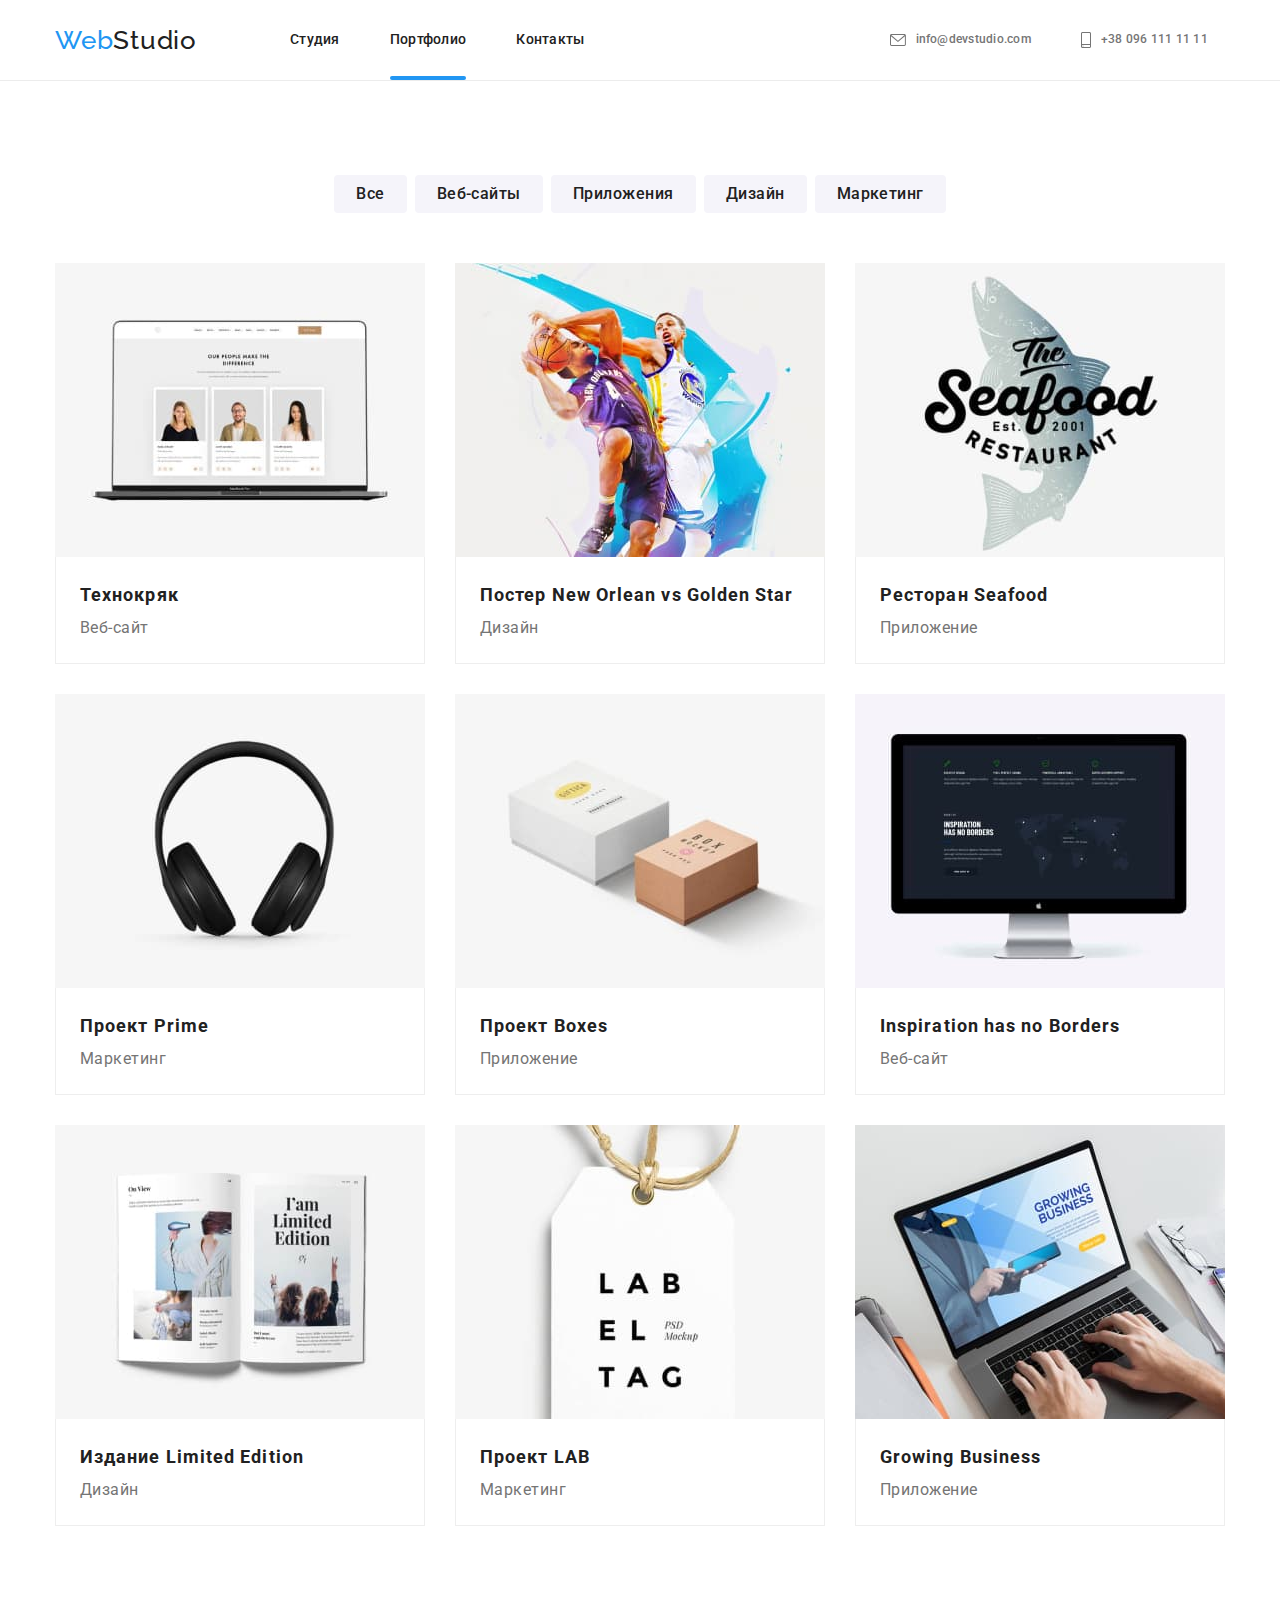
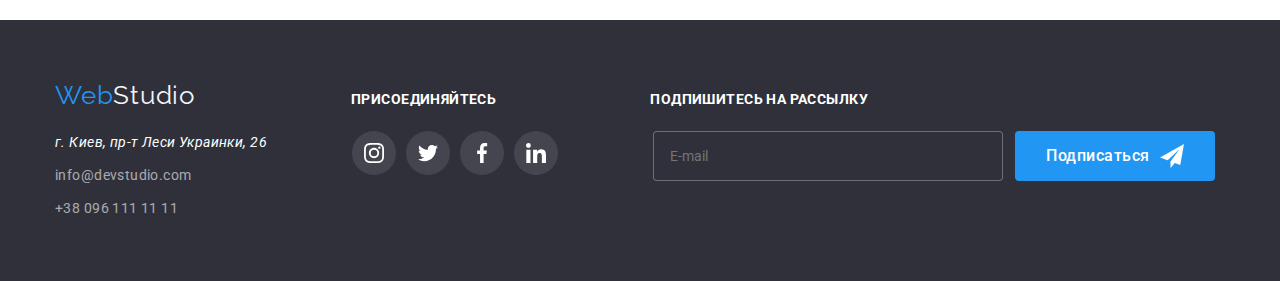
==== portfolio.html @ 15155263 "16" ====
<!DOCTYPE html>
<html lang="ru">

<head>
    <meta charset="UTF-8" />
    <meta http-equiv="X-UA-Compatible" content="IE=edge" />
    <meta name="viewport" content="width=device-width, initial-scale=1.0" />
    <title>WebStudio</title>

    <!-- Fons -->
    <link rel="preconnect" href="https://fonts.googleapis.com">
    <link rel="preconnect" href="https://fonts.gstatic.com" crossorigin>
    <link
        href="https://fonts.googleapis.com/css2?family=Raleway:wght@700&family=Roboto:wght@400;500;700;900&display=swap"
        rel="stylesheet">

    <!-- Normalize -->
    <link rel="stylesheet" href="https://cdn.jsdelivr.net/npm/modern-normalize@1.1.0/modern-normalize.min.css">

    <!-- Castom stile -->
    <link rel="stylesheet" href="./css/main.min.css">
    <link rel="stylesheet" href="./css/styles.css">

</head>

<body>
    <!-- Heder section -->
    <header class=" header">
        <div class="container header-container">
            <a class="header-logo link" href="./index.html"><span class="span">Web</span>Studio</a>

            <button class="mobile-menu-btn" type="button" data-menu-button>
                <svg class="mobile-menu-icon" width="24" height="16">
                    <use class="mobile-menu-burger" href="./images/image.svg#burger-open"></use>
                    <use class="mobile-menu-close" href="./images/image.svg#burger-close"></use>
                </svg>
            </button>



            <nav class="header-nav">
                <ul class="header-list list">
                    <li class="header-item">
                        <a class="header-link link" href="./index.html">Студия</a>
                    </li>
                    <li class="header-item">
                        <a class="header-link link current-link" href="./portfolio.html">Портфолио</a>
                    </li>
                    <li class="header-item">
                        <a class="header-link link" href="">Контакты</a>
                    </li>
                </ul>
            </nav>
            <div class="header-group">
                <a class="header-contact link header-group-mail header-mail-svg" href="mailto:info@devstudio.com">
                    <svg class="header-contact-svg header-contact-mail-svg" width="16" height="12">
                        <use href="./images/image.svg#icon-envelope"></use>
                    </svg>info@devstudio.com
                </a>
                <a class="header-contact link" href="tel:+380961111111">
                    <svg class="header-contact-svg" width="10" height="16">
                        <use href="./images/image.svg#icon-smartphone"></use>
                    </svg>+38 096 111 11 11
                </a>
            </div>
        </div>
    </header>



    <!-- Main content -->

    <main>
        <!-- Button section-->
        <section class="portfolio-section">
            <div class="container">
                <ul class="portfolio list portfolio-list">
                    <li class="button-item"><button class="button" type="button">Все</button></li>
                    <li class="button-item"><button class="button" type="button">Веб-сайты</button></li>
                    <li class="button-item"><button class="button" type="button">Приложения</button></li>
                    <li class="button-item"><button class="button" type="button">Дизайн</button></li>
                    <li class="button-item"><button class="button" type="button">Маркетинг</button></li>
                </ul>
            </div>
            <!-- Pictures -->
            <div class="container">
                <ul class="list pictures-list card-set">
                    <li class="pictures-item card-set__item">
                        <a href="" class="card-wrap link">
                            <div class="pictures-overlay">
                                <img class="pictures-img" src="./images/portfolio/img-1.jpg" alt="ноутбук" width="370"
                                    height="294">
                                <p class="pictures-desc">
                                    Ресурс предлагает комплексные предложения с разным уровнем функционала и сервисов.
                                    Все
                                    это
                                    позволит посетителю получить
                                    исчерпывающие сведения о компании или частном лице.
                                </p>
                            </div>
                            <div class="pictures-title-text">
                                <h2 class="title">Технокряк</h2>
                                <p class="text">Веб-сайт</p>
                            </div>
                        </a>
                    </li>
                    <li class="pictures-item card-set__item">
                        <a href="" class="card-wrap link">
                            <div class="pictures-overlay">
                                <img class="pictures-img" src="./images/portfolio/img-2.jpg" alt="баскетболісти"
                                    width="370" height="294">
                                <p class="pictures-desc">
                                    Lorem ipsum dolor sit amet consectetur adipisicing elit. Magnam, incidunt est
                                    aliquam tempore repudiandae, fuga optio expedita officiis, cum totam sapiente?
                                    Tempora temporibus, aspernatur assumenda autem ipsam atque consequuntur fugiat?
                                </p>
                            </div>
                            <div class="pictures-title-text">
                                <h2 class="title">Постер New Orlean vs Golden Star</h2>
                                <p class="text">Дизайн</p>
                            </div>
                        </a>
                    </li>
                    <li class="pictures-item card-set__item">
                        <a href="" class="card-wrap link">
                            <div class="pictures-overlay">
                                <img class="pictures-img" src="./images/portfolio/img-3.jpg" alt="ресторан" width="370"
                                    height="294">
                                <p class="pictures-desc">
                                    Lorem ipsum dolor sit amet consectetur adipisicing elit. Voluptatibus expedita neque
                                    dolorum autem reiciendis consequuntur corrupti, minima harum inventore assumenda
                                    vitae explicabo magnam fugit soluta tenetur eligendi exercitationem perspiciatis
                                    esse?
                                </p>
                            </div>
                            <div class="pictures-title-text">
                                <h2 class="title">Ресторан Seafood</h2>
                                <p class="text">Приложение</p>
                            </div>
                        </a>
                    </li>
                    <li class="pictures-item card-set__item">
                        <a href="" class="card-wrap link">
                            <div class="pictures-overlay">
                                <img class="pictures-img" src="./images/portfolio/img-4.jpg" alt="навушники" width="370"
                                    height="294">
                                <p class="pictures-desc">
                                    Lorem ipsum dolor sit amet, consectetur adipisicing elit. Nobis suscipit dicta
                                    explicabo consequatur! Aut a iusto hic explicabo ea obcaecati, consectetur ipsam
                                    aperiam optio? Incidunt maiores id ipsum ratione blanditiis.
                                </p>
                            </div>
                            <div class="pictures-title-text">
                                <h2 class="title">Проект Prime</h2>
                                <p class="text">Маркетинг</p>
                            </div>
                        </a>
                    </li>
                    <li class="pictures-item card-set__item">
                        <a href="" class="card-wrap link">
                            <div class="pictures-overlay">
                                <img class="pictures-img" src="./images/portfolio/img-5.jpg" alt="коробки" width="370"
                                    height="294">
                                <p class="pictures-desc">
                                    Lorem ipsum dolor sit amet consectetur adipisicing elit. Deleniti sequi tenetur
                                    necessitatibus, saepe reprehenderit illo quas ut culpa doloremque eum pariatur
                                    aliquid molestias sapiente eos explicabo officiis beatae qui eius!
                                </p>
                            </div>
                            <div class="pictures-title-text">
                                <h2 class="title">Проект Boxes</h2>
                                <p class="text">Приложение</p>
                            </div>
                        </a>
                    </li>
                    <li class="pictures-item card-set__item">
                        <a href="" class="card-wrap link">
                            <div class="pictures-overlay">
                                <img class="pictures-img" src="./images/portfolio/img-6.jpg" alt="моноблок" width="370"
                                    height="294">
                                <p class="pictures-desc">
                                    Lorem ipsum dolor sit amet consectetur adipisicing elit. Voluptatum temporibus
                                    officiis velit, praesentium dicta, blanditiis aperiam accusantium excepturi qui nisi
                                    at alias culpa sit, ipsam magni est rem vel voluptates!
                                </p>
                            </div>
                            <div class="pictures-title-text">
                                <h2 class="title">Inspiration has no Borders</h2>
                                <p class="text">Веб-сайт</p>
                            </div>
                        </a>
                    </li>
                    <li class="pictures-item card-set__item">
                        <a href="" class="card-wrap link">
                            <div class="pictures-overlay">
                                <img class="pictures-img" src="./images/portfolio/img-7.jpg" alt="книга" width="370"
                                    height="294">
                                <p class="pictures-desc">
                                    Lorem ipsum dolor sit amet consectetur adipisicing elit. Iste laborum eveniet illo
                                    laudantium pariatur, perspiciatis optio, asperiores praesentium ipsa doloribus ex
                                    dolor dolorum quibusdam numquam a reprehenderit? Repellat, odio quo!
                                </p>
                            </div>
                            <div class="pictures-title-text">
                                <h2 class="title">Издание Limited Edition</h2>
                                <p class="text">Дизайн</p>
                            </div>
                        </a>
                    </li>
                    <li class="pictures-item card-set__item">
                        <a href="" class="card-wrap link">
                            <div class="pictures-overlay">
                                <img class="pictures-img" src="./images/portfolio/img-8.jpg" alt="етикетка" width="370"
                                    height="294">
                                <p class="pictures-desc">
                                    Lorem ipsum dolor sit amet consectetur adipisicing elit. Ea explicabo debitis est
                                    inventore obcaecati doloribus quibusdam eaque ullam sed, nam accusamus provident
                                    saepe quo quae esse nemo non possimus culpa.
                                </p>
                            </div>
                            <div class="pictures-title-text">
                                <h2 class="title">Проект LAB</h2>
                                <p class="text">Маркетинг</p>
                            </div>
                        </a>
                    </li>
                    <li class="pictures-item card-set__item">
                        <a href="" class="card-wrap link">
                            <div class="pictures-overlay">
                                <img class="pictures-img" src="./images/portfolio/img-9.jpg" alt="ноутбук" width="370"
                                    height="294">
                                <p class="pictures-desc">
                                    Lorem ipsum dolor sit amet consectetur, adipisicing elit. Quam ducimus ab magni
                                    veritatis officia, illum deleniti similique autem iusto, doloremque esse, natus
                                    corporis porro. Temporibus vel earum nihil dolorum optio.
                                </p>
                            </div>
                            <div class="pictures-title-text">
                                <h2 class="title">Growing Business</h2>
                                <p class="text">Приложение</p>
                            </div>
                        </a>
                    </li>
                </ul>
            </div>
        </section>
    </main>
    <!-- Footer section -->
    <footer class="footer">
        <div class="footer-had container">
            <a class="logo" href="./index.html" lang="en"><span class="span">Web</span>Studio</a>
            <h2 class="footer-h2">ПРИСОЕДИНЯЙТЕСЬ</h2>
            <h2 class="footer-newsletter">Подпишитесь на рассылку</h2>


        </div>
        <div class="container footer-adress-all">
            <div class="footer-address">
                <address class="footer-address-title">
                    <a class="address link" href="https://goo.gl/maps/yoaocX4PHPZH4iD27">г. Киев, пр-т Леси Украинки,
                        26</a>
                </address>
                <ul class="list">
                    <li><a class="contact link footer-list-item" href="mailto:info@devstudio.com">info@devstudio.com</a>
                    </li>
                    <li><a class="contact link" href="tel:+380961111111">+38 096 111 11 11</a></li>
                </ul>
            </div>
            <h2 class="footer-h2-new">ПРИСОЕДИНЯЙТЕСЬ</h2>
            <div class="footer-soucial">
                <ul class="list-icon-f list">
                    <li class="team-item-icon-f">
                        <a class="team-icon-a-f link" href="">
                            <svg class="team-icon-svg-f" width="20" height="20">
                                <use href="./images/image.svg#icon-instagram"></use>
                            </svg>
                        </a>
                    </li>
                    <li class="team-item-icon-f">
                        <a class="team-icon-a-f link" href="">
                            <svg class="team-icon-svg-f" width="20" height="20">
                                <use href="./images/image.svg#icon-twitter"></use>
                            </svg>
                        </a>
                    </li>
                    <li class="team-item-icon-f">
                        <a class="team-icon-a-f link" href="">
                            <svg class="team-icon-svg-f" width="20" height="20">
                                <use href="./images/image.svg#icon-facebook"></use>
                            </svg>
                        </a>
                    </li>
                    <li class="team-item-icon-f">
                        <a class="team-icon-a-f link" href="">
                            <svg class="team-icon-svg-f" width="20" height="20">
                                <use href="./images/image.svg#icon-linkedin"></use>
                            </svg>
                        </a>
                    </li>
                </ul>
            </div>
            <h2 class="footer-newsletter-new">Подпишитесь на рассылку</h2>
            <div class="footer-label">
                <form class="footer-sing">
                    <label>
                        <input class="footer-input-email" type="email" name="email" placeholder="E-mail">
                    </label>
                    <button class="footer-buttun-sing" type="submit"><span
                            class="footer-button-subscribe">Подписаться</span>
                        <svg class="footer-buttun-sing-svg" width="24" height="24">
                            <use href="./images/image.svg#icon-telegram"></use>
                        </svg>
                    </button>
                </form>
            </div>
        </div>
        <h2 class="footer-newsletter-new-tablet">Подпишитесь на рассылку</h2>
        <div class="footer-label-new">
            <form class="footer-sing">
                <label>
                    <input class="footer-input-email" type="email" name="email" placeholder="E-mail">
                </label>
                <button class="footer-buttun-sing" type="submit"><span
                        class="footer-button-subscribe">Подписаться</span>
                    <svg class="footer-buttun-sing-svg" width="24" height="24">
                        <use href="./images/image.svg#icon-telegram"></use>
                    </svg>
                </button>
            </form>
        </div>
    </footer>

    <!-- Мобільне меню -->
    <div class="mobile-menu" data-menu>
        <ul class="mobile-menu-nav list">
            <li class="mobile-menu-nav-item">
                <a class="link mob-menu-color" href="./index.html">Студия</a>
            </li>
            <li class="mobile-menu-nav-item">
                <a class="link current-mobile-menu" href="./portfolio.html">Портфолио</a>
            </li>
            <li class="mobile-menu-nav-item">
                <a class="link mob-menu-color" href="">Контакты</a>
            </li>
        </ul>
        <ul class="mobile-menu-contacts list">
            <li class="mobile-menu-contacts-item">
                <a class="link accent" href="tel:+380961111111">+38 096 111 11 11</a>
            </li>
            <li class="mobile-menu-contacts-item">
                <a class="link mob-menu-color" href="mailto:info@devstudio.com">info@devstudio.com</a>
            </li>
        </ul>
        <ul class="mobile-menu-socials list">
            <li class="mobile-menu-socials-item">
                <a class="mobile-menu-socials-link mob-menu-color link" href="">Instagram</a>
            </li>
            <li class="mobile-menu-socials-item">
                <a class="mobile-menu-socials-link mob-menu-color link" href="">Twitter</a>
            </li>
            <li class="mobile-menu-socials-item">
                <a class="mobile-menu-socials-link mob-menu-color link" href="">Facebook</a>
            </li>
            <li class="mobile-menu-socials-item">
                <a class="mobile-menu-socials-link mob-menu-color link" href="">LinkedIn</a>
            </li>
        </ul>
    </div>
    <script src="./js/menu.js"></script>
</body>

</html>
---- css/main.min.css ----
:root{--main-font: "Roboto";--secondary-font: "Raleway";--acent-color: #2196f3;--secondary-color: #188ce8;--white-color: white;--border-bottom-color: #ececec;--header-color: #212121;--label-color: #757575;--border-checkbox: #2a2a2a;--logo-color:#f5f4fa;--footer-backgroung:#2f303a;--modal-form:rgba(33, 33, 33, 0.2);--border-color:#eeeeee;--team-list-color:#afb1b8;--items: 4;--indent: 30px;--anim-slow: 250ms cubic-bezier(0.4, 0, 0.2, 1)}body{font-family:"Roboto",sans-serif;font-size:14px;line-height:1.71}h1,h2,h3,h4,p{margin:0}.img{display:block;max-width:100%;height:auto}.link{text-decoration:none}.list{list-style:none;margin:0;padding:0}.pading{padding:0}.img_team{display:block;width:100%;height:auto}.card-set{display:-webkit-box;display:-ms-flexbox;display:flex;-ms-flex-wrap:wrap;flex-wrap:wrap;gap:var(--indent)}.card-set__item{-ms-flex-preferred-size:calc((100% - var(--indent)*(var(--items) - 1))/var(--items));flex-basis:calc((100% - var(--indent)*(var(--items) - 1))/var(--items))}.button-close{position:absolute;-webkit-transform:translate(-25%, 25%);transform:translate(-25%, 25%);top:0;right:0;display:-webkit-box;display:-ms-flexbox;display:flex;-webkit-box-align:center;-ms-flex-align:center;align-items:center;-webkit-box-pack:center;-ms-flex-pack:center;justify-content:center;width:30px;height:30px;border:1px solid rgba(0,0,0,.1);border-radius:50%;background-color:var(--white-color);cursor:pointer;-webkit-transition:var(--anim-slow);transition:var(--anim-slow)}.button-close:hover,.button-close:focus{fill:var(--secondary-color);border-color:var(--secondary-color);-webkit-transition:var(--anim-slow);transition:var(--anim-slow)}.hero .button{font-family:"roboto",sans-serif;font-weight:700;font-size:16px;line-height:1.88;letter-spacing:.06em;color:var(--white-color);background-color:var(--acent-color);border:none;cursor:pointer;margin-top:30px;width:200px;height:50px;border-radius:4px;-webkit-transition:var(--anim-slow);transition:var(--anim-slow)}.hero .button.button:hover,.hero .button .button:focus{background-color:var(--secondary-color);-webkit-transition:var(--anim-slow);transition:var(--anim-slow)}.modal-button{margin-left:auto;margin-right:auto;margin-top:25px;width:200px;height:50px;border-radius:4px;background-color:var(--acent-color);border:none;color:var(--white-color);-webkit-transition:var(--anim-slow);transition:var(--anim-slow);cursor:pointer;-webkit-box-shadow:0px 1px 1px rgba(0,0,0,.12),0px 4px 4px rgba(0,0,0,.06),1px 4px 6px rgba(0,0,0,.16);box-shadow:0px 1px 1px rgba(0,0,0,.12),0px 4px 4px rgba(0,0,0,.06),1px 4px 6px rgba(0,0,0,.16);font-size:16px;font-weight:700;line-height:1.88;letter-spacing:.06em}.modal-button:hover,.modal-button:focus{background-color:var(--secondary-color);-webkit-transition:var(--anim-slow);transition:var(--anim-slow)}.container{width:100%;padding-left:15px;padding-right:15px;margin-left:auto;margin-right:auto}@media screen and (min-width: 480px){.container{max-width:480px}}@media screen and (min-width: 768px){.container{max-width:768px}}@media screen and (min-width: 1200px){.container{max-width:1200px}}.span{color:var(--acent-color)}.current-link{position:relative;color:var(--acent-color);display:-webkit-box;display:-ms-flexbox;display:flex;-webkit-box-align:center;-ms-flex-align:center;align-items:center}.current-link::before{content:"";position:absolute;bottom:0%;left:0%;width:100%;height:4px;display:inline-block;margin-right:10px;background-color:var(--acent-color);border-radius:2px}.backdrop{position:fixed;top:0;left:0;width:100%;height:100%;background-color:rgba(0,0,0,.2);opacity:1;-webkit-transition:opacity var(--anim-slow);transition:opacity var(--anim-slow)}.backdrop.is-hidden{opacity:0;pointer-events:none}.backdrop.is-hidden .modal{-webkit-transform:translate(-50%, -50%) scale(0.3);transform:translate(-50%, -50%) scale(0.3)}.mobile-menu-btn{background-color:rgba(0,0,0,0);border:none;width:40px;height:40px;display:-webkit-box;display:-ms-flexbox;display:flex;-webkit-box-align:center;-ms-flex-align:center;align-items:center;-webkit-box-pack:center;-ms-flex-pack:center;justify-content:center;margin-left:auto;z-index:1000}@media screen and (min-width: 768px){.mobile-menu-btn{display:none}}.mobile-menu-btn.is-open .mobile-menu-burger{opacity:0}.mobile-menu-close{opacity:0}.mobile-menu-btn.is-open .mobile-menu-close{opacity:1}.mobile-menu-btn:active{fill:var(--acent-color)}.mobile-menu{position:fixed;top:0;left:0;z-index:100;-webkit-transform:translateX(100%);transform:translateX(100%);width:100%;height:100%;padding:48px 40px;display:-webkit-box;display:-ms-flexbox;display:flex;-webkit-box-orient:vertical;-webkit-box-direction:normal;-ms-flex-direction:column;flex-direction:column;background-color:var(--white-color);-webkit-transition:-webkit-transform var(--anim-slow);transition:-webkit-transform var(--anim-slow);transition:transform var(--anim-slow);transition:transform var(--anim-slow), -webkit-transform var(--anim-slow)}.mobile-menu.is-open{-webkit-transform:translateX(0);transform:translateX(0)}.mobile-menu-nav{margin-bottom:auto;font-weight:500;font-size:40px;line-height:1.18;letter-spacing:.02em}.mobile-menu-nav-item:not(:last-child){margin-bottom:32px}.mobile-menu-nav-item .current-mobile-menu{color:#2196f3}.mobile-menu-contacts{margin-bottom:64px;font-weight:500;font-size:24px;line-height:1.22;letter-spacing:.02em;color:var(--label-color)}.mobile-menu-contacts-item:not(:last-child){margin-bottom:32px}.mobile-menu-contacts-item .accent{font-size:34px;color:var(--acent-color)}.mobile-menu-socials{display:-webkit-box;display:-ms-flexbox;display:flex;-webkit-box-align:center;-ms-flex-align:center;align-items:center;-ms-flex-wrap:wrap;flex-wrap:wrap;gap:10px;font-weight:500;font-size:18px;line-height:1.22;letter-spacing:.02em;color:var(--acent-color)}.mobile-menu-socials-item:not(:last-child) .mobile-menu-socials-link{padding-right:10px;border-right:1px solid rgba(33,33,33,.2)}.mob-menu-color{color:var(--header-color)}.mob-menu-color-contacts{color:var(--label-color)}.header-nav{display:none}@media screen and (min-width: 768px){.header-nav{display:block}}@media screen and (min-width: 1200px){.header-nav{display:block}}.header-group{display:none}@media screen and (min-width: 768px){.header-group{display:block;margin-left:80px}}@media screen and (min-width: 1200px){.header-group{display:-webkit-box;display:-ms-flexbox;display:flex;gap:50px;margin-left:305px}}.header{display:-webkit-box;display:-ms-flexbox;display:flex;font-weight:500;font-size:14px;line-height:1.14;letter-spacing:.02em;color:var(--header-color);border-bottom-width:1px;border-bottom-style:solid;border-bottom-color:var(--border-bottom-color);z-index:10}.header .header-logo{padding-bottom:16px;padding-top:16px;font-family:var(--secondary-font);font-size:26px;line-height:1.19;letter-spacing:.03em;text-decoration:none;color:var(--header-color)}.header .header-container{display:-webkit-box;display:-ms-flexbox;display:flex;-webkit-box-align:center;-ms-flex-align:center;align-items:center}.header-list{display:-webkit-box;display:-ms-flexbox;display:flex;-ms-flex-wrap:wrap-reverse;flex-wrap:wrap-reverse;gap:50px}@media screen and (min-width: 768px){.header-list{margin-left:78px}}@media screen and (min-width: 1200px){.header-list{margin-left:93px}}.header-link{position:relative;display:block;padding-top:32px;padding-bottom:32px;font-weight:500;font-size:14px;line-height:1.14;letter-spacing:.02em;color:var(--header-color);-webkit-transition:var(--anim-slow);transition:var(--anim-slow)}.header-link::after{content:"";position:absolute;left:0%;bottom:0%;display:block;width:100%;height:4px;background-color:var(--acent-color);border-radius:2px;display:none}.header-link:hover::after{display:block}.header-link:hover,.header-link:focus{color:var(--acent-color)}.header-contact-svg{fill:currentColor;margin-right:10px;text-align:center}.header-contact{display:-webkit-box;display:-ms-flexbox;display:flex;-webkit-box-align:center;-ms-flex-align:center;align-items:center;font-weight:500;font-size:14px;line-height:1.14;letter-spacing:.02em;color:var(--label-color);-webkit-transition:var(--anim-slow);transition:var(--anim-slow)}@media screen and (min-width: 768px){.header-contact{font-size:12px;line-height:1.16;letter-spacing:.02em;color:#757575}}.header-contact:hover,.header-contact:focus{color:var(--acent-color)}@media screen and (min-width: 768px){.header-group-mail{padding-bottom:10px}}@media screen and (min-width: 1200px){.header-group-mail{padding-bottom:0}}.hero{background-color:var(--footer-backgroung);text-align:center;padding-top:200px;padding-bottom:200px;background:-webkit-gradient(linear, left top, right top, from(rgba(47, 48, 58, 0.4)), to(rgba(47, 48, 58, 0.4))),url(../images/unique-content/img_bg.jpg);background:linear-gradient(to right, rgba(47, 48, 58, 0.4), rgba(47, 48, 58, 0.4)),url(../images/unique-content/img_bg.jpg);background-repeat:no-repeat;background-position:center;background-size:cover;max-width:480px;max-height:400px;margin-left:auto;margin-right:auto}@media screen and (min-width: 768px){.hero{padding-top:60px;padding-bottom:60px;max-width:768px;max-height:400px}}@media screen and (min-width: 1200px){.hero{padding-top:118px;padding-bottom:118px;max-width:1600px;max-height:600px}}.hero-h1{font-weight:900;font-size:26px;line-height:1.62;text-align:center;letter-spacing:.06em;color:var(--white-color)}@media screen and (min-width: 768px){.hero-h1{padding-top:60px;padding-bottom:60px}}@media screen and (min-width: 1200px){.hero-h1{padding-top:94px;padding-bottom:94px;font-size:44px;line-height:1.36;text-align:center}}.modal{position:absolute;top:50%;left:50%;width:450px;height:609px;background-color:var(--white-color);border-radius:5px;-webkit-transform:translate(-50%, -50%) scale(1);transform:translate(-50%, -50%) scale(1);-webkit-transition:var(--anim-slow);transition:var(--anim-slow)}@media screen and (min-width: 1200px){.modal{width:528px;height:581px}}.modal-form{padding:40px;display:-webkit-box;display:-ms-flexbox;display:flex;-webkit-box-orient:vertical;-webkit-box-direction:normal;-ms-flex-direction:column;flex-direction:column;width:100%;color:var(--modal-form)}.modal-text{color:var(--header-color);width:370px;line-height:1.15;display:-webkit-box;display:-ms-flexbox;display:flex;-webkit-box-pack:center;-ms-flex-pack:center;justify-content:center;text-align:center}@media screen and (min-width: 1200px){.modal-text{width:448px;line-height:1.15}}.modal-field{display:-webkit-box;display:-ms-flexbox;display:flex;-webkit-box-orient:vertical;-webkit-box-direction:normal;-ms-flex-direction:column;flex-direction:column;text-align:left;margin-top:10px;font-size:12px;line-height:1.4}.modal-field:first-child{margin-top:0}.modal-field input{padding-left:36px;padding-top:11px;padding-bottom:11px}.modal-field textarea{padding:12px 16px}.form-label{color:var(--label-color);margin-bottom:4px}.form-checkbox-input{position:absolute;white-space:nowrap;width:1px;height:1px;overflow:hidden;border:0;padding:0;clip:rect(0 0 0 0);-webkit-clip-path:inset(50%);clip-path:inset(50%);margin:-1px}.form-checkbox-agreement{margin-left:4px;font-size:12px;line-height:1.16;letter-spacing:.03em;-webkit-user-select:none;-moz-user-select:none;-ms-user-select:none;user-select:none}@media screen and (min-width: 1200px){.form-checkbox-agreement{font-size:14px;line-height:1.46}}.modal-polici{display:-webkit-box;display:-ms-flexbox;display:flex;-webkit-box-align:center;-ms-flex-align:center;align-items:center;-webkit-box-pack:center;-ms-flex-pack:center;justify-content:center;color:var(--label-color)}.modal-polici-link{margin-left:4px;color:var(--acent-color)}.modal_icon{position:relative}.form-icon{position:absolute;top:27%;-webkit-transform:translate(60%);transform:translate(60%)}.form-input{width:370px;height:40px;cursor:pointer;border:1px solid rgba(33,33,33,.2);border-radius:4px;-webkit-transition:var(--anim-slow);transition:var(--anim-slow)}.form-input:focus{outline:var(--acent-color);border:1px solid var(--secondary-color);-webkit-transition:var(--anim-slow);transition:var(--anim-slow)}@media screen and (min-width: 1200px){.form-input{width:448px}}.form-textarea{display:block;resize:none;height:120px;cursor:pointer;border:1px solid rgba(33,33,33,.2);border-radius:4px}.form-textarea:focus{outline:var(--acent-color);border:1px solid var(--secondary-color);-webkit-transition:var(--anim-slow);transition:var(--anim-slow)}.modal_icon:focus-within .form-icon{fill:var(--acent-color);outline:var(--acent-color);-webkit-transition:var(--anim-slow);transition:var(--anim-slow)}.form-icon-checkbox{display:-webkit-box;display:-ms-flexbox;display:flex;-webkit-box-pack:center;-ms-flex-pack:center;justify-content:center;-webkit-box-align:center;-ms-flex-align:center;align-items:center;width:15px;height:15px;border:2px solid var(--border-checkbox);border-radius:4px;background-repeat:no-repeat;background-position:center}.form-checkbox-input:checked+.form-icon-checkbox{border-color:var(--acent-color);background-color:var(--acent-color);background-image:url(../images/modalka/icon-check-white.svg);background-size:contain;background-origin:content-box;-webkit-transition:var(--anim-slow);transition:var(--anim-slow)}.modal-checkbox{display:inline-block;margin-top:20px}.about{padding-top:60px;padding-bottom:60px}@media screen and (min-width: 768px){.about{padding-top:60px;padding-bottom:60px}}@media screen and (min-width: 1200px){.about{padding-top:94px;padding-bottom:94px}}.about-container{display:-webkit-box;display:-ms-flexbox;display:flex;-webkit-box-pack:center;-ms-flex-pack:center;justify-content:center;gap:30px}@media screen and (min-width: 768px){.about-container{display:-webkit-box;display:-ms-flexbox;display:flex;-ms-flex-wrap:wrap;flex-wrap:wrap}}.about-container__item{--items: 1}@media screen and (min-width: 768px){.about-container__item{--items: 2}}@media screen and (min-width: 1200px){.about-container__item{--items: 4}}.about-container__img{display:-webkit-box;display:-ms-flexbox;display:flex;-webkit-box-pack:center;-ms-flex-pack:center;justify-content:center;-webkit-box-align:center;-ms-flex-align:center;align-items:center;width:450px;height:120px;gap:30px;border-radius:4px;background-color:#f5f4fa}@media screen and (min-width: 768px){.about-container__img{max-width:354px}}@media screen and (min-width: 1200px){.about-container__img{max-width:270px}}.about-div{padding-top:30px}.about-h3{font-weight:700;font-size:14px;line-height:1.14;letter-spacing:.03em;color:var(--header-color);margin-top:25px;display:-webkit-box;display:-ms-flexbox;display:flex;-webkit-box-pack:center;-ms-flex-pack:center;justify-content:center}@media screen and (min-width: 768px){.about-h3{display:-webkit-box;display:-ms-flexbox;display:flex;-webkit-box-pack:start;-ms-flex-pack:start;justify-content:flex-start}}@media screen and (min-width: 1200px){.about-h3{display:-webkit-box;display:-ms-flexbox;display:flex;-webkit-box-pack:start;-ms-flex-pack:start;justify-content:flex-start}}.about-text{font-size:14px;line-height:1.71;letter-spacing:.03em;color:var(--label-color);margin-top:10px}.services{padding-top:60px;padding-bottom:60px}@media screen and (max-width: 1199px){.services{display:none}}.services-list{margin-top:50px;display:-webkit-box;display:-ms-flexbox;display:flex;-webkit-box-pack:center;-ms-flex-pack:center;justify-content:center}.services-item__img{position:relative}.services-item__svg{display:block}.title_h2{font-weight:700;font-size:36px;line-height:1.16;text-align:center;letter-spacing:.03em;color:var(--header-color)}.services-text{bottom:0%;position:absolute;display:-webkit-box;display:-ms-flexbox;display:flex;-webkit-box-pack:center;-ms-flex-pack:center;justify-content:center;-webkit-box-align:center;-ms-flex-align:center;align-items:center;width:100%;height:70px;font-weight:700;line-height:1.14px;text-transform:uppercase;color:var(--white-color);background-color:rgba(0,0,0,.6);text-shadow:0px 4px 4px rgba(0,0,0,.25)}.team{background-color:var(--logo-color);padding-top:60px;padding-bottom:60px}@media screen and (min-width: 768px){.team{padding-top:60px;padding-bottom:60px}}@media screen and (min-width: 1200px){.team{padding-top:94px;padding-bottom:94px}}.team-list{margin-top:50px;display:-webkit-box;display:-ms-flexbox;display:flex;-webkit-box-pack:center;-ms-flex-pack:center;justify-content:center}@media screen and (min-width: 768px){.team-list{display:-webkit-box;display:-ms-flexbox;display:flex;-ms-flex-wrap:wrap;flex-wrap:wrap}}.team-list .team-item{-webkit-box-shadow:0px 1px 3px rgba(0,0,0,.12),0px 1px 1px rgba(0,0,0,.14),0px 2px 1px rgba(0,0,0,.2);box-shadow:0px 1px 3px rgba(0,0,0,.12),0px 1px 1px rgba(0,0,0,.14),0px 2px 1px rgba(0,0,0,.2);border-radius:0px 0px 4px 4px;background-color:var(--white-color)}.team-list .team-card{padding-top:30px;padding-bottom:30px;width:450px}@media screen and (min-width: 768px){.team-list .team-card{width:354px}}@media screen and (min-width: 1200px){.team-list .team-card{width:270px}}.team-list .team-list-icon{display:-webkit-box;display:-ms-flexbox;display:flex;margin-top:16px;-webkit-box-align:center;-ms-flex-align:center;align-items:center;-webkit-box-pack:center;-ms-flex-pack:center;justify-content:center;gap:10px}.team-list-icon__img{display:-webkit-box;display:-ms-flexbox;display:flex;-webkit-box-align:center;-ms-flex-align:center;align-items:center;-webkit-box-pack:center;-ms-flex-pack:center;justify-content:center;width:44px;height:44px;border-radius:50%;color:var(--team-list-color);-webkit-transition:var(--anim-slow);transition:var(--anim-slow)}.team-list-icon__img:hover,.team-list-icon__img:focus{background-color:var(--acent-color);color:var(--white-color)}.team-list-icon__svg{width:20px;height:20px;fill:currentColor}.team-item__name{font-weight:500;font-size:16px;line-height:1.18;letter-spacing:.03em;color:var(--header-color);text-align:center}.team-item__job{font-size:16px;line-height:1.18;letter-spacing:.03em;color:var(--label-color);text-align:center;margin-top:10px}.portfolio-list{display:-webkit-box;display:-ms-flexbox;display:flex;gap:8px;-ms-flex-wrap:wrap;flex-wrap:wrap}@media screen and (min-width: 768px){.portfolio-list{display:-webkit-box;display:-ms-flexbox;display:flex;-webkit-box-pack:center;-ms-flex-pack:center;justify-content:center}}@media screen and (min-width: 1200px){.portfolio-list{display:-webkit-box;display:-ms-flexbox;display:flex;-webkit-box-pack:center;-ms-flex-pack:center;justify-content:center}}.portfolio-section{padding-top:60px;padding-bottom:60px}@media screen and (min-width: 768px){.portfolio-section{padding-top:60px;padding-bottom:60px}}@media screen and (min-width: 1200px){.portfolio-section{padding-top:94px;padding-bottom:94px}}.portfolio .button{font-weight:500;font-size:16px;line-height:1.62;letter-spacing:.03em;padding:6px 22px;border-radius:4px;color:var(--header-color);background-color:var(--logo-color);cursor:pointer;-webkit-transition:var(--anim-slow);transition:var(--anim-slow);border:none}.portfolio .button:hover,.portfolio .button:focus{color:#fff;background-color:var(--acent-color);-webkit-box-shadow:0px 3px 1px rgba(0,0,0,.1),0px 1px 2px rgba(0,0,0,.08),0px 2px 2px rgba(0,0,0,.12);box-shadow:0px 3px 1px rgba(0,0,0,.1),0px 1px 2px rgba(0,0,0,.08),0px 2px 2px rgba(0,0,0,.12)}.title{font-weight:700;font-size:18px;line-height:2;letter-spacing:.06em;color:var(--header-color)}.text{font-size:16px;line-height:1.88;letter-spacing:.03em;color:var(--label-color)}.pictures-list{margin-top:40px;display:-webkit-box;display:-ms-flexbox;display:flex;-ms-flex-wrap:wrap;flex-wrap:wrap;gap:30px}@media screen and (min-width: 768px){.pictures-list{margin-top:30px}}@media screen and (min-width: 1200px){.pictures-list{margin-top:50px;display:-webkit-box;display:-ms-flexbox;display:flex;-ms-flex-wrap:wrap;flex-wrap:wrap}}.pictures-item{cursor:pointer;-webkit-transition:var(--anim-slow);transition:var(--anim-slow);-ms-flex-preferred-size:calc((100% - var(--indent)*(var(--items) - 1))/var(--items));flex-basis:calc((100% - var(--indent)*(var(--items) - 1))/var(--items))}.pictures-item:hover,.pictures-item:focus{-webkit-box-shadow:0px 1px 1px rgba(0,0,0,.12),0px 4px 4px rgba(0,0,0,.06),1px 4px 6px rgba(0,0,0,.16);box-shadow:0px 1px 1px rgba(0,0,0,.12),0px 4px 4px rgba(0,0,0,.06),1px 4px 6px rgba(0,0,0,.16)}.pictures-overlay{position:relative;overflow:hidden;width:450px}@media screen and (min-width: 768px){.pictures-overlay{width:354px}}@media screen and (min-width: 1200px){.pictures-overlay{width:370px}}.pictures-desc{position:absolute;bottom:0%;left:0%;-webkit-transform:translateY(100%);transform:translateY(100%);-webkit-transition:var(--anim-slow);transition:var(--anim-slow);width:100%;height:100%;padding:63px 24px;background-color:rgba(33,150,243,.9);color:var(--white-color);font-size:18px;line-height:1.6}.card-wrap{display:block;width:450px}.card-wrap:hover .pictures-desc,.card-wrap:focus .pictures-desc{-webkit-transform:translateY(0);transform:translateY(0)}@media screen and (min-width: 768px){.card-wrap{width:354px}}@media screen and (min-width: 1200px){.card-wrap{width:370px}}.pictures-title-text{padding:20px 24px;border:1px solid var(--border-color);border-top:none;width:450px}@media screen and (min-width: 768px){.pictures-title-text{width:354px}}@media screen and (min-width: 1200px){.pictures-title-text{width:370px}}.pictures-img{display:block;width:100%;height:auto}.customers{padding-top:60px;padding-bottom:60px}@media screen and (min-width: 768px){.customers{padding-top:60px;padding-bottom:60px}}@media screen and (min-width: 1200px){.customers{padding-top:94px;padding-bottom:94px}}.customers-list{display:-webkit-box;display:-ms-flexbox;display:flex;-ms-flex-wrap:wrap;flex-wrap:wrap;margin-top:50px;gap:var(--indent)}@media screen and (min-width: 768px){.customers-list{display:-webkit-box;display:-ms-flexbox;display:flex;-ms-flex-wrap:wrap;flex-wrap:wrap}}.customers-list_button{display:-webkit-box;display:-ms-flexbox;display:flex;-webkit-box-align:center;-ms-flex-align:center;align-items:center;-webkit-box-pack:center;-ms-flex-pack:center;justify-content:center;width:210px;height:92px;border:1px solid #afb1b8;border-radius:4px;color:#afb1b8;-webkit-transition:color var(--anim-slow),border var(--anim-slow);transition:color var(--anim-slow),border var(--anim-slow)}@media screen and (min-width: 768px){.customers-list_button{width:226px;--items: 3;display:-webkit-box;display:-ms-flexbox;display:flex;-ms-flex-wrap:wrap;flex-wrap:wrap}}@media screen and (min-width: 1200px){.customers-list_button{width:170px}}.customers-list_button:hover,.customers-list_button:focus{border:1px solid var(--acent-color);color:var(--acent-color)}.customers-list_svg{width:106px;height:60px;fill:currentColor;display:-webkit-box;display:-ms-flexbox;display:flex;-webkit-box-pack:center;-ms-flex-pack:center;justify-content:center}.footer{display:block;background-color:var(--footer-backgroung);padding-top:60px;padding-bottom:60px}.footer .logo{font-family:var(--secondary-font);font-size:24px;line-height:1.16;letter-spacing:.03em;text-decoration:none;color:var(--logo-color)}@media screen and (min-width: 768px){.footer .logo{margin-left:115px}}@media screen and (min-width: 1200px){.footer .logo{font-size:26px;line-height:1.19;margin-left:0}}.footer-adress-all{display:block}@media screen and (min-width: 768px){.footer-adress-all{display:-webkit-box;display:-ms-flexbox;display:flex}}@media screen and (min-width: 1200px){.footer-adress-all{display:-webkit-box;display:-ms-flexbox;display:flex}}.footer .span{color:var(--acent-color)}.footer .address{font-weight:400;font-size:14px;line-height:1.71;letter-spacing:.03em;color:var(--white-color)}.footer-address{display:block;margin:auto;text-align:center;margin-top:20px}@media screen and (min-width: 1200px){.footer-address{display:block;text-align:left;margin:0;margin-top:20px}}.footer .contact{font-weight:400;font-size:14px;line-height:1.71;letter-spacing:.03em;color:rgba(255,255,255,.6);-webkit-transition:var(--anim-slow);transition:var(--anim-slow)}.contact:hover,.contact:focus{color:var(--acent-color)}.footer-address-title{margin-bottom:9px}.footer-list-item{display:block;margin-bottom:8px}@media screen and (min-width: 1200px){.footer-list-item{margin-bottom:9px}}.footer-h2{display:none}@media screen and (min-width: 768px){.footer-h2{display:block;margin:auto;text-align:center;margin-left:234px;font-weight:700;font-size:14px;line-height:16px;letter-spacing:.03em;text-transform:uppercase;color:var(--white-color)}}@media screen and (min-width: 1200px){.footer-h2{display:block;margin:0;margin-left:156px;margin-top:0;font-weight:700;font-size:14px;line-height:16px;letter-spacing:.03em;text-transform:uppercase;color:var(--white-color)}}.footer-h2-new{display:block;margin:0 auto;text-align:center;font-weight:700;font-size:14px;line-height:16px;letter-spacing:.03em;text-transform:uppercase;color:var(--white-color);margin-top:60px}@media screen and (min-width: 768px){.footer-h2-new{display:none}}@media screen and (min-width: 1200px){.footer-h2-new{display:none}}.footer-newsletter-new{display:block;margin:0 auto;text-align:center;font-weight:700;font-size:14px;line-height:16px;letter-spacing:.03em;text-transform:uppercase;color:var(--white-color);margin-top:60px}@media screen and (min-width: 768px){.footer-newsletter-new{display:none}}@media screen and (min-width: 1200px){.footer-newsletter-new{display:none}}.footer-newsletter-new-tablet{display:none}@media screen and (min-width: 768px){.footer-newsletter-new-tablet{display:block;margin:0 auto;text-align:center;font-weight:700;font-size:14px;line-height:16px;letter-spacing:.03em;text-transform:uppercase;color:var(--white-color);margin-top:60px}}@media screen and (min-width: 1200px){.footer-newsletter-new-tablet{display:none}}.footer-newsletter{display:none}@media screen and (min-width: 768px){.footer-newsletter{display:none}}@media screen and (min-width: 1200px){.footer-newsletter{display:block;margin-left:154px;font-weight:700;font-size:14px;line-height:16px;letter-spacing:.03em;text-transform:uppercase;color:var(--white-color)}}.footer-label{display:block;margin:0 auto;text-align:center;margin-top:20px}@media screen and (min-width: 768px){.footer-label{display:none}}@media screen and (min-width: 1200px){.footer-label{display:block;margin-top:20px;margin-left:85px}}.footer-label-new{display:none}@media screen and (min-width: 768px){.footer-label-new{display:block;margin:0 auto;text-align:center;margin-top:20px}}@media screen and (min-width: 1200px){.footer-label-new{display:none}}.footer-sing{display:block;margin:0 auto;text-align:center}@media screen and (min-width: 768px){.footer-sing{display:block}}@media screen and (min-width: 1200px){.footer-sing{display:-webkit-box;display:-ms-flexbox;display:flex;-webkit-box-align:center;-ms-flex-align:center;align-items:center;-webkit-box-pack:center;-ms-flex-pack:center;justify-content:center}}.footer-input-email{width:450px;height:50px;padding-left:16px;border-radius:4px;border:1px solid rgba(255,255,255,.3);background-color:var(--footer-backgroung);color:var(--white-color)}@media screen and (min-width: 1200px){.footer-input-email{display:-webkit-box;display:-ms-flexbox;display:flex;-webkit-box-align:center;-ms-flex-align:center;align-items:center;-webkit-box-pack:center;-ms-flex-pack:center;justify-content:center;width:350px}}.footer-input-email:focus{outline:var(--acent-color);border:1px solid var(--secondary-color);-webkit-transition:var(--anim-slow);transition:var(--anim-slow)}.footer-buttun-sing{width:200px;height:50px;display:-webkit-box;display:-ms-flexbox;display:flex;-webkit-box-align:center;-ms-flex-align:center;align-items:center;-webkit-box-pack:center;-ms-flex-pack:center;justify-content:center;margin-top:20px;margin-left:auto;margin-right:auto;background-color:var(--acent-color);border:none;color:var(--white-color);-webkit-transition:var(--anim-slow);transition:var(--anim-slow);cursor:pointer;border-radius:4px;font-weight:500;font-size:16px;line-height:1.62;letter-spacing:.03em}@media screen and (min-width: 768px){.footer-buttun-sing{display:-webkit-box;display:-ms-flexbox;display:flex;-webkit-box-align:center;-ms-flex-align:center;align-items:center;-webkit-box-pack:center;-ms-flex-pack:center;justify-content:center}}@media screen and (min-width: 1200px){.footer-buttun-sing{display:-webkit-box;display:-ms-flexbox;display:flex;-webkit-box-align:center;-ms-flex-align:center;align-items:center;-webkit-box-pack:center;-ms-flex-pack:center;justify-content:center;margin-left:12px;margin-top:0px}}.footer-buttun-sing-svg{fill:currentColor;margin-left:10px}.footer-buttun-sing:hover,.footer-buttun-sing:focus{-webkit-transition:var(--anim-slow);transition:var(--anim-slow);background-color:var(--secondary-color)}.footer-had{display:block;margin:0 auto;text-align:center}@media screen and (min-width: 768px){.footer-had{display:-webkit-box;display:-ms-flexbox;display:flex}}@media screen and (min-width: 1200px){.footer-had{display:-webkit-box;display:-ms-flexbox;display:flex;-webkit-box-align:baseline;-ms-flex-align:baseline;align-items:baseline}}.footer-soucial{display:block;margin:0 auto;text-align:center;margin-top:20px}@media screen and (min-width: 768px){.footer-soucial{margin-left:85px}}.list-icon-f{display:-webkit-box;display:-ms-flexbox;display:flex;-webkit-box-pack:center;-ms-flex-pack:center;justify-content:center;gap:10px}.team-icon-svg-f{fill:var(--white-color)}.team-icon-a-f{display:-webkit-box;display:-ms-flexbox;display:flex;-webkit-box-align:center;-ms-flex-align:center;align-items:center;-webkit-box-pack:center;-ms-flex-pack:center;justify-content:center;width:44px;height:44px;background-color:rgba(255,255,255,.1);border-radius:50%;-webkit-transition:var(--anim-slow);transition:var(--anim-slow)}.team-icon-a-f:hover,.team-icon-a-f:focus{background-color:var(--acent-color)}/*# sourceMappingURL=main.min.css.map */
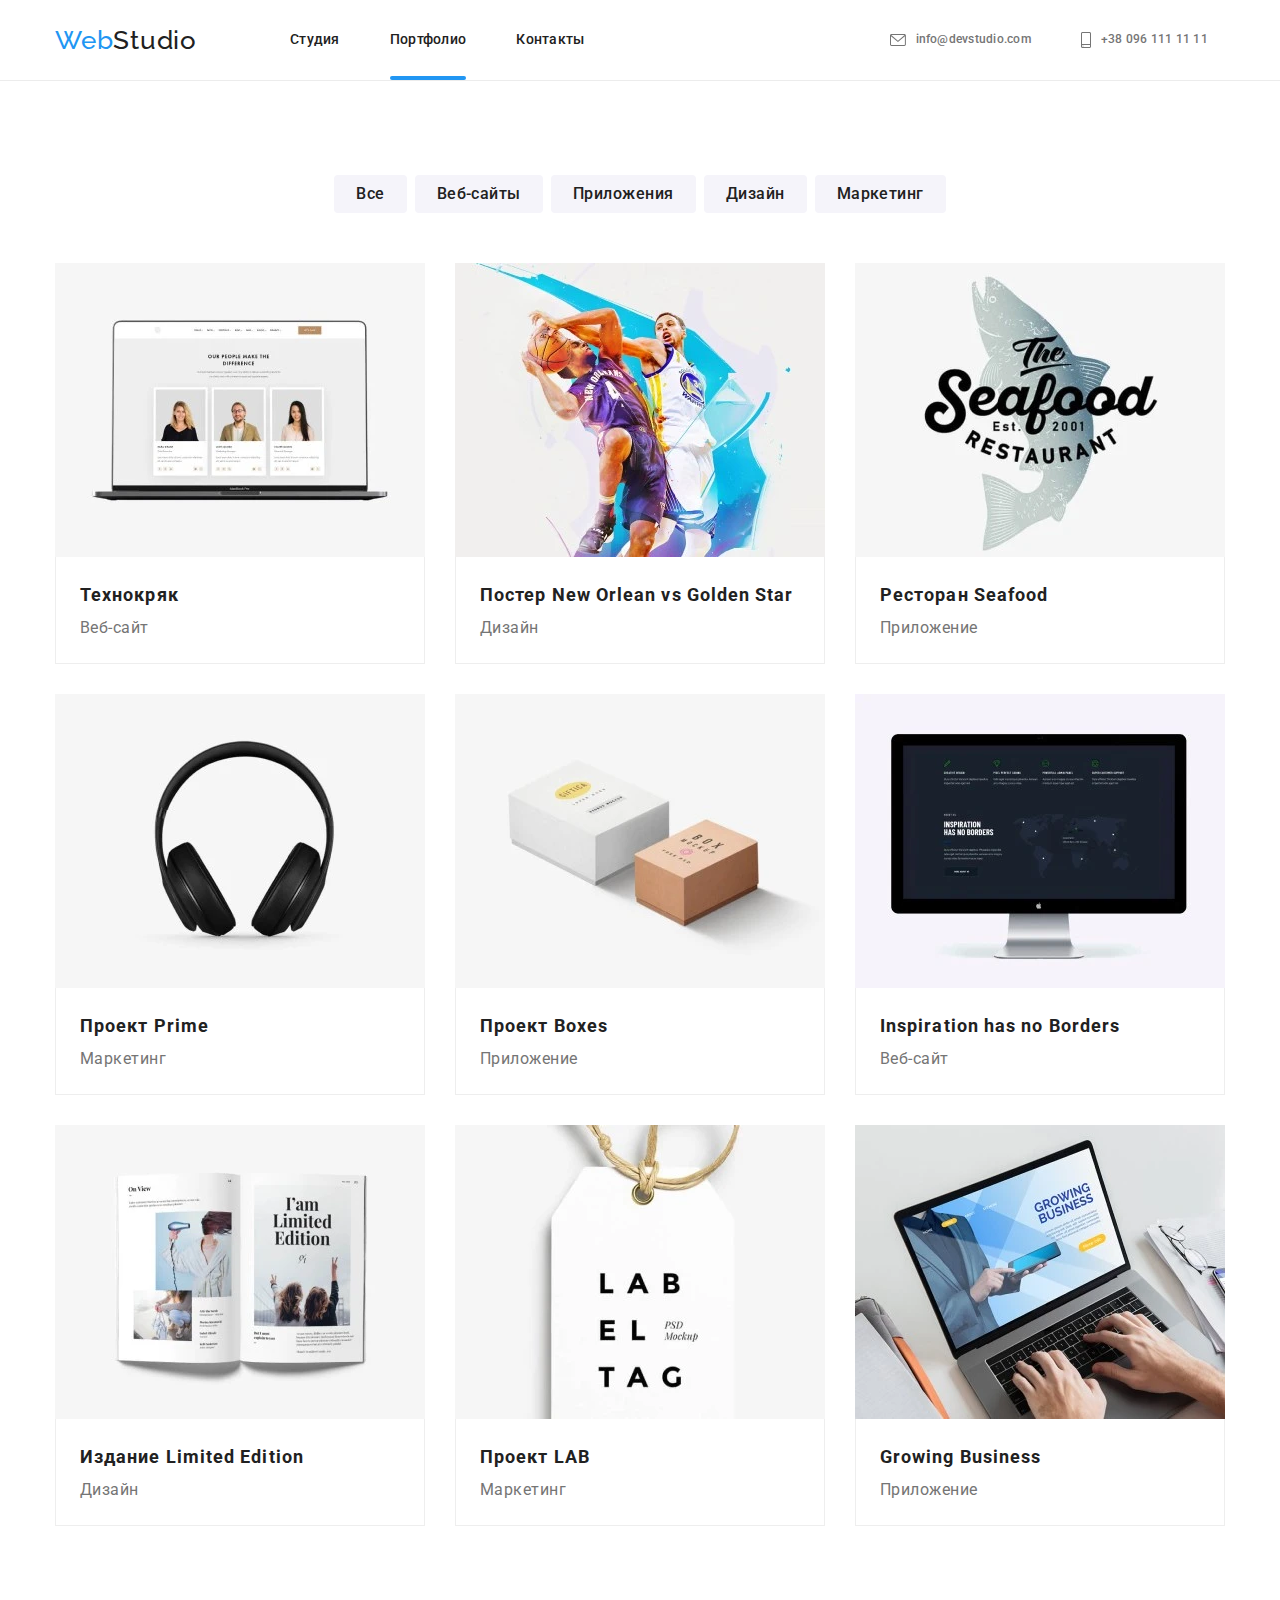
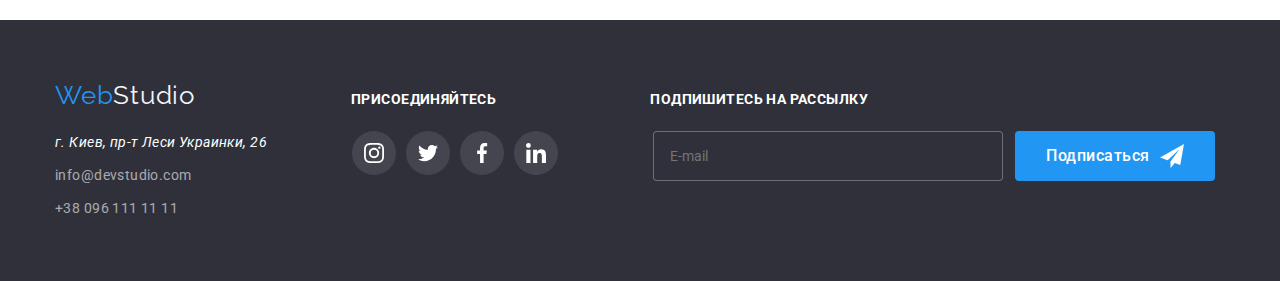
==== commit 66953e10: "18" ====
--- a/portfolio.html
+++ b/portfolio.html
@@ -35,8 +35,6 @@
                     <use class="mobile-menu-close" href="./images/image.svg#burger-close"></use>
                 </svg>
             </button>
-
-
 
             <nav class="header-nav">
                 <ul class="header-list list">
@@ -88,8 +86,29 @@
                     <li class="pictures-item card-set__item">
                         <a href="" class="card-wrap link">
                             <div class="pictures-overlay">
-                                <img class="pictures-img" src="./images/portfolio/img-1.jpg" alt="ноутбук" width="370"
-                                    height="294">
+                                <picture>
+                                    <source media="(min-width: 1200px)"
+                                        srcset="./images/portfolio/img-1_lg.webp 1x, images/portfolio/img-1_lg@2x.webp 2x"
+                                        type="image/webp" />
+                                    <source media="(min-width: 1200px)"
+                                        srcset="./images/portfolio/img-1_lg.jpg 1x, images/portfolio/img-1_lg@2x.jpg 2x"
+                                        type="image/jpg" />
+                                    <source media="(min-width: 768px)"
+                                        srcset="./images/portfolio/img-1_md.webp 1x, images/portfolio/img-1_md@2x.webp 2x"
+                                        type="image/webp" />
+                                    <source media="(min-width: 768px)"
+                                        srcset="./images/portfolio/img-1_md.jpg 1x, images/portfolio/img-1_md@2x.jpg 2x"
+                                        type="image/jpg" />
+                                    <source media="(min-width: 767px)"
+                                        srcset="./images/portfolio/img-1_sm.webp 1x, images/portfolio/img-1_sm@2x.webp 2x"
+                                        type="image/webp" />
+                                    <source media="(min-width: 767px)"
+                                        srcset="./images/portfolio/img-1_sm.jpg 1x, images/portfolio/img-1_sm@2x.jpg 2x"
+                                        type="image/jpg" />
+                                    <img class="pictures-img" src="./images/portfolio/img-1_sm.jpg" alt="ноутбук"
+                                        width="370" height="294">
+                                </picture>
+
                                 <p class="pictures-desc">
                                     Ресурс предлагает комплексные предложения с разным уровнем функционала и сервисов.
                                     Все
@@ -107,8 +126,28 @@
                     <li class="pictures-item card-set__item">
                         <a href="" class="card-wrap link">
                             <div class="pictures-overlay">
-                                <img class="pictures-img" src="./images/portfolio/img-2.jpg" alt="баскетболісти"
-                                    width="370" height="294">
+                                <picture>
+                                    <source media="(min-width: 1200px)"
+                                        srcset="./images/portfolio/img-2_lg.webp 1x, images/portfolio/img-2_lg@2x.webp 2x"
+                                        type="image/webp" />
+                                    <source media="(min-width: 1200px)"
+                                        srcset="./images/portfolio/img-2_lg.jpg 1x, images/portfolio/img-2_lg@2x.jpg 2x"
+                                        type="image/jpg" />
+                                    <source media="(min-width: 768px)"
+                                        srcset="./images/portfolio/img-2_md.webp 1x, images/portfolio/img-2_md@2x.webp 2x"
+                                        type="image/webp" />
+                                    <source media="(min-width: 768px)"
+                                        srcset="./images/portfolio/img-2_md.jpg 1x, images/portfolio/img-2_md@2x.jpg 2x"
+                                        type="image/jpg" />
+                                    <source media="(min-width: 767px)"
+                                        srcset="./images/portfolio/img-2_sm.webp 1x, images/portfolio/img-2_sm@2x.webp 2x"
+                                        type="image/webp" />
+                                    <source media="(min-width: 767px)"
+                                        srcset="./images/portfolio/img-2_sm.jpg 1x, images/portfolio/img-2_sm@2x.jpg 2x"
+                                        type="image/jpg" />
+                                    <img class="pictures-img" src="./images/portfolio/img-2_sm.jpg" alt="баскетболісти"
+                                        width="370" height="294">
+                                </picture>
                                 <p class="pictures-desc">
                                     Lorem ipsum dolor sit amet consectetur adipisicing elit. Magnam, incidunt est
                                     aliquam tempore repudiandae, fuga optio expedita officiis, cum totam sapiente?
@@ -124,8 +163,28 @@
                     <li class="pictures-item card-set__item">
                         <a href="" class="card-wrap link">
                             <div class="pictures-overlay">
-                                <img class="pictures-img" src="./images/portfolio/img-3.jpg" alt="ресторан" width="370"
-                                    height="294">
+                                <picture>
+                                    <source media="(min-width: 1200px)"
+                                        srcset="./images/portfolio/img-3_lg.webp 1x, images/portfolio/img-3_lg@2x.webp 2x"
+                                        type="image/webp" />
+                                    <source media="(min-width: 1200px)"
+                                        srcset="./images/portfolio/img-3_lg.jpg 1x, images/portfolio/img-3_lg@2x.jpg 2x"
+                                        type="image/jpg" />
+                                    <source media="(min-width: 768px)"
+                                        srcset="./images/portfolio/img-3_md.webp 1x, images/portfolio/img-3_md@2x.webp 2x"
+                                        type="image/webp" />
+                                    <source media="(min-width: 768px)"
+                                        srcset="./images/portfolio/img-3_md.jpg 1x, images/portfolio/img-3_md@2x.jpg 2x"
+                                        type="image/jpg" />
+                                    <source media="(min-width: 767px)"
+                                        srcset="./images/portfolio/img-3_sm.webp 1x, images/portfolio/img-3_sm@2x.webp 2x"
+                                        type="image/webp" />
+                                    <source media="(min-width: 767px)"
+                                        srcset="./images/portfolio/img-3_sm.jpg 1x, images/portfolio/img-3_sm@2x.jpg 2x"
+                                        type="image/jpg" />
+                                    <img class="pictures-img" src="./images/portfolio/img-3_sm.jpg" alt="ресторан"
+                                        width="370" height="294">
+                                </picture>
                                 <p class="pictures-desc">
                                     Lorem ipsum dolor sit amet consectetur adipisicing elit. Voluptatibus expedita neque
                                     dolorum autem reiciendis consequuntur corrupti, minima harum inventore assumenda
@@ -142,8 +201,29 @@
                     <li class="pictures-item card-set__item">
                         <a href="" class="card-wrap link">
                             <div class="pictures-overlay">
-                                <img class="pictures-img" src="./images/portfolio/img-4.jpg" alt="навушники" width="370"
-                                    height="294">
+                                <picture>
+                                    <source media="(min-width: 1200px)"
+                                        srcset="./images/portfolio/img-4_lg.webp 1x, images/portfolio/img-4_lg@2x.webp 2x"
+                                        type="image/webp" />
+                                    <source media="(min-width: 1200px)"
+                                        srcset="./images/portfolio/img-4_lg.jpg 1x, images/portfolio/img-4_lg@2x.jpg 2x"
+                                        type="image/jpg" />
+                                    <source media="(min-width: 768px)"
+                                        srcset="./images/portfolio/img-4_md.webp 1x, images/portfolio/img-4_md@2x.webp 2x"
+                                        type="image/webp" />
+                                    <source media="(min-width: 768px)"
+                                        srcset="./images/portfolio/img-4_md.jpg 1x, images/portfolio/img-4_md@2x.jpg 2x"
+                                        type="image/jpg" />
+                                    <source media="(min-width: 767px)"
+                                        srcset="./images/portfolio/img-4_sm.webp 1x, images/portfolio/img-4_sm@2x.webp 2x"
+                                        type="image/webp" />
+                                    <source media="(min-width: 767px)"
+                                        srcset="./images/portfolio/img-4_sm.jpg 1x, images/portfolio/img-4_sm@2x.jpg 2x"
+                                        type="image/jpg" />
+                                    <img class="pictures-img" src="./images/portfolio/img-4_sm.jpg" alt="навушники"
+                                        width="370" height="294">
+                                </picture>
+
                                 <p class="pictures-desc">
                                     Lorem ipsum dolor sit amet, consectetur adipisicing elit. Nobis suscipit dicta
                                     explicabo consequatur! Aut a iusto hic explicabo ea obcaecati, consectetur ipsam
@@ -159,8 +239,28 @@
                     <li class="pictures-item card-set__item">
                         <a href="" class="card-wrap link">
                             <div class="pictures-overlay">
-                                <img class="pictures-img" src="./images/portfolio/img-5.jpg" alt="коробки" width="370"
-                                    height="294">
+                                <picture>
+                                    <source media="(min-width: 1200px)"
+                                        srcset="./images/portfolio/img-5_lg.webp 1x, images/portfolio/img-5_lg@2x.webp 2x"
+                                        type="image/webp" />
+                                    <source media="(min-width: 1200px)"
+                                        srcset="./images/portfolio/img-5_lg.jpg 1x, images/portfolio/img-5_lg@2x.jpg 2x"
+                                        type="image/jpg" />
+                                    <source media="(min-width: 768px)"
+                                        srcset="./images/portfolio/img-5_md.webp 1x, images/portfolio/img-5_md@2x.webp 2x"
+                                        type="image/webp" />
+                                    <source media="(min-width: 768px)"
+                                        srcset="./images/portfolio/img-5_md.jpg 1x, images/portfolio/img-5_md@2x.jpg 2x"
+                                        type="image/jpg" />
+                                    <source media="(min-width: 767px)"
+                                        srcset="./images/portfolio/img-5_sm.webp 1x, images/portfolio/img-5_sm@2x.webp 2x"
+                                        type="image/webp" />
+                                    <source media="(min-width: 767px)"
+                                        srcset="./images/portfolio/img-5_sm.jpg 1x, images/portfolio/img-5_sm@2x.jpg 2x"
+                                        type="image/jpg" />
+                                    <img class="pictures-img" src="./images/portfolio/img-5_sm.jpg" alt="коробки"
+                                        width="370" height="294">
+                                </picture>
                                 <p class="pictures-desc">
                                     Lorem ipsum dolor sit amet consectetur adipisicing elit. Deleniti sequi tenetur
                                     necessitatibus, saepe reprehenderit illo quas ut culpa doloremque eum pariatur
@@ -176,8 +276,28 @@
                     <li class="pictures-item card-set__item">
                         <a href="" class="card-wrap link">
                             <div class="pictures-overlay">
-                                <img class="pictures-img" src="./images/portfolio/img-6.jpg" alt="моноблок" width="370"
-                                    height="294">
+                                <picture>
+                                    <source media="(min-width: 1200px)"
+                                        srcset="./images/portfolio/img-6_lg.webp 1x, images/portfolio/img-6_lg@2x.webp 2x"
+                                        type="image/webp" />
+                                    <source media="(min-width: 1200px)"
+                                        srcset="./images/portfolio/img-6_lg.jpg 1x, images/portfolio/img-6_lg@2x.jpg 2x"
+                                        type="image/jpg" />
+                                    <source media="(min-width: 768px)"
+                                        srcset="./images/portfolio/img-6_md.webp 1x, images/portfolio/img-6_md@2x.webp 2x"
+                                        type="image/webp" />
+                                    <source media="(min-width: 768px)"
+                                        srcset="./images/portfolio/img-6_md.jpg 1x, images/portfolio/img-6_md@2x.jpg 2x"
+                                        type="image/jpg" />
+                                    <source media="(min-width: 767px)"
+                                        srcset="./images/portfolio/img-6_sm.webp 1x, images/portfolio/img-6_sm@2x.webp 2x"
+                                        type="image/webp" />
+                                    <source media="(min-width: 767px)"
+                                        srcset="./images/portfolio/img-6_sm.jpg 1x, images/portfolio/img-6_sm@2x.jpg 2x"
+                                        type="image/jpg" />
+                                    <img class="pictures-img" src="./images/portfolio/img-6_sm.jpg" alt="моноблок"
+                                        width="370" height="294">
+                                </picture>
                                 <p class="pictures-desc">
                                     Lorem ipsum dolor sit amet consectetur adipisicing elit. Voluptatum temporibus
                                     officiis velit, praesentium dicta, blanditiis aperiam accusantium excepturi qui nisi
@@ -193,8 +313,28 @@
                     <li class="pictures-item card-set__item">
                         <a href="" class="card-wrap link">
                             <div class="pictures-overlay">
-                                <img class="pictures-img" src="./images/portfolio/img-7.jpg" alt="книга" width="370"
-                                    height="294">
+                                <picture>
+                                    <source media="(min-width: 1200px)"
+                                        srcset="./images/portfolio/img-7_lg.webp 1x, images/portfolio/img-7_lg@2x.webp 2x"
+                                        type="image/webp" />
+                                    <source media="(min-width: 1200px)"
+                                        srcset="./images/portfolio/img-7_lg.jpg 1x, images/portfolio/img-7_lg@2x.jpg 2x"
+                                        type="image/jpg" />
+                                    <source media="(min-width: 768px)"
+                                        srcset="./images/portfolio/img-7_md.webp 1x, images/portfolio/img-7_md@2x.webp 2x"
+                                        type="image/webp" />
+                                    <source media="(min-width: 768px)"
+                                        srcset="./images/portfolio/img-7_md.jpg 1x, images/portfolio/img-7_md@2x.jpg 2x"
+                                        type="image/jpg" />
+                                    <source media="(min-width: 767px)"
+                                        srcset="./images/portfolio/img-7_sm.webp 1x, images/portfolio/img-7_sm@2x.webp 2x"
+                                        type="image/webp" />
+                                    <source media="(min-width: 767px)"
+                                        srcset="./images/portfolio/img-7_sm.jpg 1x, images/portfolio/img-7_sm@2x.jpg 2x"
+                                        type="image/jpg" />
+                                    <img class="pictures-img" src="./images/portfolio/img-7_sm.jpg" alt="книга"
+                                        width="370" height="294">
+                                </picture>
                                 <p class="pictures-desc">
                                     Lorem ipsum dolor sit amet consectetur adipisicing elit. Iste laborum eveniet illo
                                     laudantium pariatur, perspiciatis optio, asperiores praesentium ipsa doloribus ex
@@ -210,8 +350,28 @@
                     <li class="pictures-item card-set__item">
                         <a href="" class="card-wrap link">
                             <div class="pictures-overlay">
-                                <img class="pictures-img" src="./images/portfolio/img-8.jpg" alt="етикетка" width="370"
-                                    height="294">
+                                <picture>
+                                    <source media="(min-width: 1200px)"
+                                        srcset="./images/portfolio/img-8_lg.webp 1x, images/portfolio/img-8_lg@2x.webp 2x"
+                                        type="image/webp" />
+                                    <source media="(min-width: 1200px)"
+                                        srcset="./images/portfolio/img-8_lg.jpg 1x, images/portfolio/img-8_lg@2x.jpg 2x"
+                                        type="image/jpg" />
+                                    <source media="(min-width: 768px)"
+                                        srcset="./images/portfolio/img-8_md.webp 1x, images/portfolio/img-8_md@2x.webp 2x"
+                                        type="image/webp" />
+                                    <source media="(min-width: 768px)"
+                                        srcset="./images/portfolio/img-8_md.jpg 1x, images/portfolio/img-8_md@2x.jpg 2x"
+                                        type="image/jpg" />
+                                    <source media="(min-width: 767px)"
+                                        srcset="./images/portfolio/img-8_sm.webp 1x, images/portfolio/img-8_sm@2x.webp 2x"
+                                        type="image/webp" />
+                                    <source media="(min-width: 767px)"
+                                        srcset="./images/portfolio/img-8_sm.jpg 1x, images/portfolio/img-8_sm@2x.jpg 2x"
+                                        type="image/jpg" />
+                                    <img class="pictures-img" src="./images/portfolio/img-8_sm.jpg" alt="етикетка"
+                                        width="370" height="294">
+                                </picture>
                                 <p class="pictures-desc">
                                     Lorem ipsum dolor sit amet consectetur adipisicing elit. Ea explicabo debitis est
                                     inventore obcaecati doloribus quibusdam eaque ullam sed, nam accusamus provident
@@ -227,8 +387,28 @@
                     <li class="pictures-item card-set__item">
                         <a href="" class="card-wrap link">
                             <div class="pictures-overlay">
-                                <img class="pictures-img" src="./images/portfolio/img-9.jpg" alt="ноутбук" width="370"
-                                    height="294">
+                                <picture>
+                                    <source media="(min-width: 1200px)"
+                                        srcset="./images/portfolio/img-9_lg.webp 1x, images/portfolio/img-9_lg@2x.webp 2x"
+                                        type="image/webp" />
+                                    <source media="(min-width: 1200px)"
+                                        srcset="./images/portfolio/img-9_lg.jpg 1x, images/portfolio/img-9_lg@2x.jpg 2x"
+                                        type="image/jpg" />
+                                    <source media="(min-width: 768px)"
+                                        srcset="./images/portfolio/img-9_md.webp 1x, images/portfolio/img-9_md@2x.webp 2x"
+                                        type="image/webp" />
+                                    <source media="(min-width: 768px)"
+                                        srcset="./images/portfolio/img-9_md.jpg 1x, images/portfolio/img-9_md@2x.jpg 2x"
+                                        type="image/jpg" />
+                                    <source media="(min-width: 767px)"
+                                        srcset="./images/portfolio/img-9_sm.webp 1x, images/portfolio/img-9_sm@2x.webp 2x"
+                                        type="image/webp" />
+                                    <source media="(min-width: 767px)"
+                                        srcset="./images/portfolio/img-9_sm.jpg 1x, images/portfolio/img-9_sm@2x.jpg 2x"
+                                        type="image/jpg" />
+                                    <img class="pictures-img" src="./images/portfolio/img-9_sm.jpg" alt="ноутбук"
+                                        width="370" height="294">
+                                </picture>
                                 <p class="pictures-desc">
                                     Lorem ipsum dolor sit amet consectetur, adipisicing elit. Quam ducimus ab magni
                                     veritatis officia, illum deleniti similique autem iusto, doloremque esse, natus
--- a/css/main.min.css
+++ b/css/main.min.css
@@ -1 +1 @@
-:root{--main-font: "Roboto";--secondary-font: "Raleway";--acent-color: #2196f3;--secondary-color: #188ce8;--white-color: white;--border-bottom-color: #ececec;--header-color: #212121;--label-color: #757575;--border-checkbox: #2a2a2a;--logo-color:#f5f4fa;--footer-backgroung:#2f303a;--modal-form:rgba(33, 33, 33, 0.2);--border-color:#eeeeee;--team-list-color:#afb1b8;--items: 4;--indent: 30px;--anim-slow: 250ms cubic-bezier(0.4, 0, 0.2, 1)}body{font-family:"Roboto",sans-serif;font-size:14px;line-height:1.71}h1,h2,h3,h4,p{margin:0}.img{display:block;max-width:100%;height:auto}.link{text-decoration:none}.list{list-style:none;margin:0;padding:0}.pading{padding:0}.img_team{display:block;width:100%;height:auto}.card-set{display:-webkit-box;display:-ms-flexbox;display:flex;-ms-flex-wrap:wrap;flex-wrap:wrap;gap:var(--indent)}.card-set__item{-ms-flex-preferred-size:calc((100% - var(--indent)*(var(--items) - 1))/var(--items));flex-basis:calc((100% - var(--indent)*(var(--items) - 1))/var(--items))}.button-close{position:absolute;-webkit-transform:translate(-25%, 25%);transform:translate(-25%, 25%);top:0;right:0;display:-webkit-box;display:-ms-flexbox;display:flex;-webkit-box-align:center;-ms-flex-align:center;align-items:center;-webkit-box-pack:center;-ms-flex-pack:center;justify-content:center;width:30px;height:30px;border:1px solid rgba(0,0,0,.1);border-radius:50%;background-color:var(--white-color);cursor:pointer;-webkit-transition:var(--anim-slow);transition:var(--anim-slow)}.button-close:hover,.button-close:focus{fill:var(--secondary-color);border-color:var(--secondary-color);-webkit-transition:var(--anim-slow);transition:var(--anim-slow)}.hero .button{font-family:"roboto",sans-serif;font-weight:700;font-size:16px;line-height:1.88;letter-spacing:.06em;color:var(--white-color);background-color:var(--acent-color);border:none;cursor:pointer;margin-top:30px;width:200px;height:50px;border-radius:4px;-webkit-transition:var(--anim-slow);transition:var(--anim-slow)}.hero .button.button:hover,.hero .button .button:focus{background-color:var(--secondary-color);-webkit-transition:var(--anim-slow);transition:var(--anim-slow)}.modal-button{margin-left:auto;margin-right:auto;margin-top:25px;width:200px;height:50px;border-radius:4px;background-color:var(--acent-color);border:none;color:var(--white-color);-webkit-transition:var(--anim-slow);transition:var(--anim-slow);cursor:pointer;-webkit-box-shadow:0px 1px 1px rgba(0,0,0,.12),0px 4px 4px rgba(0,0,0,.06),1px 4px 6px rgba(0,0,0,.16);box-shadow:0px 1px 1px rgba(0,0,0,.12),0px 4px 4px rgba(0,0,0,.06),1px 4px 6px rgba(0,0,0,.16);font-size:16px;font-weight:700;line-height:1.88;letter-spacing:.06em}.modal-button:hover,.modal-button:focus{background-color:var(--secondary-color);-webkit-transition:var(--anim-slow);transition:var(--anim-slow)}.container{width:100%;padding-left:15px;padding-right:15px;margin-left:auto;margin-right:auto}@media screen and (min-width: 480px){.container{max-width:480px}}@media screen and (min-width: 768px){.container{max-width:768px}}@media screen and (min-width: 1200px){.container{max-width:1200px}}.span{color:var(--acent-color)}.current-link{position:relative;color:var(--acent-color);display:-webkit-box;display:-ms-flexbox;display:flex;-webkit-box-align:center;-ms-flex-align:center;align-items:center}.current-link::before{content:"";position:absolute;bottom:0%;left:0%;width:100%;height:4px;display:inline-block;margin-right:10px;background-color:var(--acent-color);border-radius:2px}.backdrop{position:fixed;top:0;left:0;width:100%;height:100%;background-color:rgba(0,0,0,.2);opacity:1;-webkit-transition:opacity var(--anim-slow);transition:opacity var(--anim-slow)}.backdrop.is-hidden{opacity:0;pointer-events:none}.backdrop.is-hidden .modal{-webkit-transform:translate(-50%, -50%) scale(0.3);transform:translate(-50%, -50%) scale(0.3)}.mobile-menu-btn{background-color:rgba(0,0,0,0);border:none;width:40px;height:40px;display:-webkit-box;display:-ms-flexbox;display:flex;-webkit-box-align:center;-ms-flex-align:center;align-items:center;-webkit-box-pack:center;-ms-flex-pack:center;justify-content:center;margin-left:auto;z-index:1000}@media screen and (min-width: 768px){.mobile-menu-btn{display:none}}.mobile-menu-btn.is-open .mobile-menu-burger{opacity:0}.mobile-menu-close{opacity:0}.mobile-menu-btn.is-open .mobile-menu-close{opacity:1}.mobile-menu-btn:active{fill:var(--acent-color)}.mobile-menu{position:fixed;top:0;left:0;z-index:100;-webkit-transform:translateX(100%);transform:translateX(100%);width:100%;height:100%;padding:48px 40px;display:-webkit-box;display:-ms-flexbox;display:flex;-webkit-box-orient:vertical;-webkit-box-direction:normal;-ms-flex-direction:column;flex-direction:column;background-color:var(--white-color);-webkit-transition:-webkit-transform var(--anim-slow);transition:-webkit-transform var(--anim-slow);transition:transform var(--anim-slow);transition:transform var(--anim-slow), -webkit-transform var(--anim-slow)}.mobile-menu.is-open{-webkit-transform:translateX(0);transform:translateX(0)}.mobile-menu-nav{margin-bottom:auto;font-weight:500;font-size:40px;line-height:1.18;letter-spacing:.02em}.mobile-menu-nav-item:not(:last-child){margin-bottom:32px}.mobile-menu-nav-item .current-mobile-menu{color:#2196f3}.mobile-menu-contacts{margin-bottom:64px;font-weight:500;font-size:24px;line-height:1.22;letter-spacing:.02em;color:var(--label-color)}.mobile-menu-contacts-item:not(:last-child){margin-bottom:32px}.mobile-menu-contacts-item .accent{font-size:34px;color:var(--acent-color)}.mobile-menu-socials{display:-webkit-box;display:-ms-flexbox;display:flex;-webkit-box-align:center;-ms-flex-align:center;align-items:center;-ms-flex-wrap:wrap;flex-wrap:wrap;gap:10px;font-weight:500;font-size:18px;line-height:1.22;letter-spacing:.02em;color:var(--acent-color)}.mobile-menu-socials-item:not(:last-child) .mobile-menu-socials-link{padding-right:10px;border-right:1px solid rgba(33,33,33,.2)}.mob-menu-color{color:var(--header-color)}.mob-menu-color-contacts{color:var(--label-color)}.header-nav{display:none}@media screen and (min-width: 768px){.header-nav{display:block}}@media screen and (min-width: 1200px){.header-nav{display:block}}.header-group{display:none}@media screen and (min-width: 768px){.header-group{display:block;margin-left:80px}}@media screen and (min-width: 1200px){.header-group{display:-webkit-box;display:-ms-flexbox;display:flex;gap:50px;margin-left:305px}}.header{display:-webkit-box;display:-ms-flexbox;display:flex;font-weight:500;font-size:14px;line-height:1.14;letter-spacing:.02em;color:var(--header-color);border-bottom-width:1px;border-bottom-style:solid;border-bottom-color:var(--border-bottom-color);z-index:10}.header .header-logo{padding-bottom:16px;padding-top:16px;font-family:var(--secondary-font);font-size:26px;line-height:1.19;letter-spacing:.03em;text-decoration:none;color:var(--header-color)}.header .header-container{display:-webkit-box;display:-ms-flexbox;display:flex;-webkit-box-align:center;-ms-flex-align:center;align-items:center}.header-list{display:-webkit-box;display:-ms-flexbox;display:flex;-ms-flex-wrap:wrap-reverse;flex-wrap:wrap-reverse;gap:50px}@media screen and (min-width: 768px){.header-list{margin-left:78px}}@media screen and (min-width: 1200px){.header-list{margin-left:93px}}.header-link{position:relative;display:block;padding-top:32px;padding-bottom:32px;font-weight:500;font-size:14px;line-height:1.14;letter-spacing:.02em;color:var(--header-color);-webkit-transition:var(--anim-slow);transition:var(--anim-slow)}.header-link::after{content:"";position:absolute;left:0%;bottom:0%;display:block;width:100%;height:4px;background-color:var(--acent-color);border-radius:2px;display:none}.header-link:hover::after{display:block}.header-link:hover,.header-link:focus{color:var(--acent-color)}.header-contact-svg{fill:currentColor;margin-right:10px;text-align:center}.header-contact{display:-webkit-box;display:-ms-flexbox;display:flex;-webkit-box-align:center;-ms-flex-align:center;align-items:center;font-weight:500;font-size:14px;line-height:1.14;letter-spacing:.02em;color:var(--label-color);-webkit-transition:var(--anim-slow);transition:var(--anim-slow)}@media screen and (min-width: 768px){.header-contact{font-size:12px;line-height:1.16;letter-spacing:.02em;color:#757575}}.header-contact:hover,.header-contact:focus{color:var(--acent-color)}@media screen and (min-width: 768px){.header-group-mail{padding-bottom:10px}}@media screen and (min-width: 1200px){.header-group-mail{padding-bottom:0}}.hero{background-color:var(--footer-backgroung);text-align:center;padding-top:200px;padding-bottom:200px;background:-webkit-gradient(linear, left top, right top, from(rgba(47, 48, 58, 0.4)), to(rgba(47, 48, 58, 0.4))),url(../images/unique-content/img_bg.jpg);background:linear-gradient(to right, rgba(47, 48, 58, 0.4), rgba(47, 48, 58, 0.4)),url(../images/unique-content/img_bg.jpg);background-repeat:no-repeat;background-position:center;background-size:cover;max-width:480px;max-height:400px;margin-left:auto;margin-right:auto}@media screen and (min-width: 768px){.hero{padding-top:60px;padding-bottom:60px;max-width:768px;max-height:400px}}@media screen and (min-width: 1200px){.hero{padding-top:118px;padding-bottom:118px;max-width:1600px;max-height:600px}}.hero-h1{font-weight:900;font-size:26px;line-height:1.62;text-align:center;letter-spacing:.06em;color:var(--white-color)}@media screen and (min-width: 768px){.hero-h1{padding-top:60px;padding-bottom:60px}}@media screen and (min-width: 1200px){.hero-h1{padding-top:94px;padding-bottom:94px;font-size:44px;line-height:1.36;text-align:center}}.modal{position:absolute;top:50%;left:50%;width:450px;height:609px;background-color:var(--white-color);border-radius:5px;-webkit-transform:translate(-50%, -50%) scale(1);transform:translate(-50%, -50%) scale(1);-webkit-transition:var(--anim-slow);transition:var(--anim-slow)}@media screen and (min-width: 1200px){.modal{width:528px;height:581px}}.modal-form{padding:40px;display:-webkit-box;display:-ms-flexbox;display:flex;-webkit-box-orient:vertical;-webkit-box-direction:normal;-ms-flex-direction:column;flex-direction:column;width:100%;color:var(--modal-form)}.modal-text{color:var(--header-color);width:370px;line-height:1.15;display:-webkit-box;display:-ms-flexbox;display:flex;-webkit-box-pack:center;-ms-flex-pack:center;justify-content:center;text-align:center}@media screen and (min-width: 1200px){.modal-text{width:448px;line-height:1.15}}.modal-field{display:-webkit-box;display:-ms-flexbox;display:flex;-webkit-box-orient:vertical;-webkit-box-direction:normal;-ms-flex-direction:column;flex-direction:column;text-align:left;margin-top:10px;font-size:12px;line-height:1.4}.modal-field:first-child{margin-top:0}.modal-field input{padding-left:36px;padding-top:11px;padding-bottom:11px}.modal-field textarea{padding:12px 16px}.form-label{color:var(--label-color);margin-bottom:4px}.form-checkbox-input{position:absolute;white-space:nowrap;width:1px;height:1px;overflow:hidden;border:0;padding:0;clip:rect(0 0 0 0);-webkit-clip-path:inset(50%);clip-path:inset(50%);margin:-1px}.form-checkbox-agreement{margin-left:4px;font-size:12px;line-height:1.16;letter-spacing:.03em;-webkit-user-select:none;-moz-user-select:none;-ms-user-select:none;user-select:none}@media screen and (min-width: 1200px){.form-checkbox-agreement{font-size:14px;line-height:1.46}}.modal-polici{display:-webkit-box;display:-ms-flexbox;display:flex;-webkit-box-align:center;-ms-flex-align:center;align-items:center;-webkit-box-pack:center;-ms-flex-pack:center;justify-content:center;color:var(--label-color)}.modal-polici-link{margin-left:4px;color:var(--acent-color)}.modal_icon{position:relative}.form-icon{position:absolute;top:27%;-webkit-transform:translate(60%);transform:translate(60%)}.form-input{width:370px;height:40px;cursor:pointer;border:1px solid rgba(33,33,33,.2);border-radius:4px;-webkit-transition:var(--anim-slow);transition:var(--anim-slow)}.form-input:focus{outline:var(--acent-color);border:1px solid var(--secondary-color);-webkit-transition:var(--anim-slow);transition:var(--anim-slow)}@media screen and (min-width: 1200px){.form-input{width:448px}}.form-textarea{display:block;resize:none;height:120px;cursor:pointer;border:1px solid rgba(33,33,33,.2);border-radius:4px}.form-textarea:focus{outline:var(--acent-color);border:1px solid var(--secondary-color);-webkit-transition:var(--anim-slow);transition:var(--anim-slow)}.modal_icon:focus-within .form-icon{fill:var(--acent-color);outline:var(--acent-color);-webkit-transition:var(--anim-slow);transition:var(--anim-slow)}.form-icon-checkbox{display:-webkit-box;display:-ms-flexbox;display:flex;-webkit-box-pack:center;-ms-flex-pack:center;justify-content:center;-webkit-box-align:center;-ms-flex-align:center;align-items:center;width:15px;height:15px;border:2px solid var(--border-checkbox);border-radius:4px;background-repeat:no-repeat;background-position:center}.form-checkbox-input:checked+.form-icon-checkbox{border-color:var(--acent-color);background-color:var(--acent-color);background-image:url(../images/modalka/icon-check-white.svg);background-size:contain;background-origin:content-box;-webkit-transition:var(--anim-slow);transition:var(--anim-slow)}.modal-checkbox{display:inline-block;margin-top:20px}.about{padding-top:60px;padding-bottom:60px}@media screen and (min-width: 768px){.about{padding-top:60px;padding-bottom:60px}}@media screen and (min-width: 1200px){.about{padding-top:94px;padding-bottom:94px}}.about-container{display:-webkit-box;display:-ms-flexbox;display:flex;-webkit-box-pack:center;-ms-flex-pack:center;justify-content:center;gap:30px}@media screen and (min-width: 768px){.about-container{display:-webkit-box;display:-ms-flexbox;display:flex;-ms-flex-wrap:wrap;flex-wrap:wrap}}.about-container__item{--items: 1}@media screen and (min-width: 768px){.about-container__item{--items: 2}}@media screen and (min-width: 1200px){.about-container__item{--items: 4}}.about-container__img{display:-webkit-box;display:-ms-flexbox;display:flex;-webkit-box-pack:center;-ms-flex-pack:center;justify-content:center;-webkit-box-align:center;-ms-flex-align:center;align-items:center;width:450px;height:120px;gap:30px;border-radius:4px;background-color:#f5f4fa}@media screen and (min-width: 768px){.about-container__img{max-width:354px}}@media screen and (min-width: 1200px){.about-container__img{max-width:270px}}.about-div{padding-top:30px}.about-h3{font-weight:700;font-size:14px;line-height:1.14;letter-spacing:.03em;color:var(--header-color);margin-top:25px;display:-webkit-box;display:-ms-flexbox;display:flex;-webkit-box-pack:center;-ms-flex-pack:center;justify-content:center}@media screen and (min-width: 768px){.about-h3{display:-webkit-box;display:-ms-flexbox;display:flex;-webkit-box-pack:start;-ms-flex-pack:start;justify-content:flex-start}}@media screen and (min-width: 1200px){.about-h3{display:-webkit-box;display:-ms-flexbox;display:flex;-webkit-box-pack:start;-ms-flex-pack:start;justify-content:flex-start}}.about-text{font-size:14px;line-height:1.71;letter-spacing:.03em;color:var(--label-color);margin-top:10px}.services{padding-top:60px;padding-bottom:60px}@media screen and (max-width: 1199px){.services{display:none}}.services-list{margin-top:50px;display:-webkit-box;display:-ms-flexbox;display:flex;-webkit-box-pack:center;-ms-flex-pack:center;justify-content:center}.services-item__img{position:relative}.services-item__svg{display:block}.title_h2{font-weight:700;font-size:36px;line-height:1.16;text-align:center;letter-spacing:.03em;color:var(--header-color)}.services-text{bottom:0%;position:absolute;display:-webkit-box;display:-ms-flexbox;display:flex;-webkit-box-pack:center;-ms-flex-pack:center;justify-content:center;-webkit-box-align:center;-ms-flex-align:center;align-items:center;width:100%;height:70px;font-weight:700;line-height:1.14px;text-transform:uppercase;color:var(--white-color);background-color:rgba(0,0,0,.6);text-shadow:0px 4px 4px rgba(0,0,0,.25)}.team{background-color:var(--logo-color);padding-top:60px;padding-bottom:60px}@media screen and (min-width: 768px){.team{padding-top:60px;padding-bottom:60px}}@media screen and (min-width: 1200px){.team{padding-top:94px;padding-bottom:94px}}.team-list{margin-top:50px;display:-webkit-box;display:-ms-flexbox;display:flex;-webkit-box-pack:center;-ms-flex-pack:center;justify-content:center}@media screen and (min-width: 768px){.team-list{display:-webkit-box;display:-ms-flexbox;display:flex;-ms-flex-wrap:wrap;flex-wrap:wrap}}.team-list .team-item{-webkit-box-shadow:0px 1px 3px rgba(0,0,0,.12),0px 1px 1px rgba(0,0,0,.14),0px 2px 1px rgba(0,0,0,.2);box-shadow:0px 1px 3px rgba(0,0,0,.12),0px 1px 1px rgba(0,0,0,.14),0px 2px 1px rgba(0,0,0,.2);border-radius:0px 0px 4px 4px;background-color:var(--white-color)}.team-list .team-card{padding-top:30px;padding-bottom:30px;width:450px}@media screen and (min-width: 768px){.team-list .team-card{width:354px}}@media screen and (min-width: 1200px){.team-list .team-card{width:270px}}.team-list .team-list-icon{display:-webkit-box;display:-ms-flexbox;display:flex;margin-top:16px;-webkit-box-align:center;-ms-flex-align:center;align-items:center;-webkit-box-pack:center;-ms-flex-pack:center;justify-content:center;gap:10px}.team-list-icon__img{display:-webkit-box;display:-ms-flexbox;display:flex;-webkit-box-align:center;-ms-flex-align:center;align-items:center;-webkit-box-pack:center;-ms-flex-pack:center;justify-content:center;width:44px;height:44px;border-radius:50%;color:var(--team-list-color);-webkit-transition:var(--anim-slow);transition:var(--anim-slow)}.team-list-icon__img:hover,.team-list-icon__img:focus{background-color:var(--acent-color);color:var(--white-color)}.team-list-icon__svg{width:20px;height:20px;fill:currentColor}.team-item__name{font-weight:500;font-size:16px;line-height:1.18;letter-spacing:.03em;color:var(--header-color);text-align:center}.team-item__job{font-size:16px;line-height:1.18;letter-spacing:.03em;color:var(--label-color);text-align:center;margin-top:10px}.portfolio-list{display:-webkit-box;display:-ms-flexbox;display:flex;gap:8px;-ms-flex-wrap:wrap;flex-wrap:wrap}@media screen and (min-width: 768px){.portfolio-list{display:-webkit-box;display:-ms-flexbox;display:flex;-webkit-box-pack:center;-ms-flex-pack:center;justify-content:center}}@media screen and (min-width: 1200px){.portfolio-list{display:-webkit-box;display:-ms-flexbox;display:flex;-webkit-box-pack:center;-ms-flex-pack:center;justify-content:center}}.portfolio-section{padding-top:60px;padding-bottom:60px}@media screen and (min-width: 768px){.portfolio-section{padding-top:60px;padding-bottom:60px}}@media screen and (min-width: 1200px){.portfolio-section{padding-top:94px;padding-bottom:94px}}.portfolio .button{font-weight:500;font-size:16px;line-height:1.62;letter-spacing:.03em;padding:6px 22px;border-radius:4px;color:var(--header-color);background-color:var(--logo-color);cursor:pointer;-webkit-transition:var(--anim-slow);transition:var(--anim-slow);border:none}.portfolio .button:hover,.portfolio .button:focus{color:#fff;background-color:var(--acent-color);-webkit-box-shadow:0px 3px 1px rgba(0,0,0,.1),0px 1px 2px rgba(0,0,0,.08),0px 2px 2px rgba(0,0,0,.12);box-shadow:0px 3px 1px rgba(0,0,0,.1),0px 1px 2px rgba(0,0,0,.08),0px 2px 2px rgba(0,0,0,.12)}.title{font-weight:700;font-size:18px;line-height:2;letter-spacing:.06em;color:var(--header-color)}.text{font-size:16px;line-height:1.88;letter-spacing:.03em;color:var(--label-color)}.pictures-list{margin-top:40px;display:-webkit-box;display:-ms-flexbox;display:flex;-ms-flex-wrap:wrap;flex-wrap:wrap;gap:30px}@media screen and (min-width: 768px){.pictures-list{margin-top:30px}}@media screen and (min-width: 1200px){.pictures-list{margin-top:50px;display:-webkit-box;display:-ms-flexbox;display:flex;-ms-flex-wrap:wrap;flex-wrap:wrap}}.pictures-item{cursor:pointer;-webkit-transition:var(--anim-slow);transition:var(--anim-slow);-ms-flex-preferred-size:calc((100% - var(--indent)*(var(--items) - 1))/var(--items));flex-basis:calc((100% - var(--indent)*(var(--items) - 1))/var(--items))}.pictures-item:hover,.pictures-item:focus{-webkit-box-shadow:0px 1px 1px rgba(0,0,0,.12),0px 4px 4px rgba(0,0,0,.06),1px 4px 6px rgba(0,0,0,.16);box-shadow:0px 1px 1px rgba(0,0,0,.12),0px 4px 4px rgba(0,0,0,.06),1px 4px 6px rgba(0,0,0,.16)}.pictures-overlay{position:relative;overflow:hidden;width:450px}@media screen and (min-width: 768px){.pictures-overlay{width:354px}}@media screen and (min-width: 1200px){.pictures-overlay{width:370px}}.pictures-desc{position:absolute;bottom:0%;left:0%;-webkit-transform:translateY(100%);transform:translateY(100%);-webkit-transition:var(--anim-slow);transition:var(--anim-slow);width:100%;height:100%;padding:63px 24px;background-color:rgba(33,150,243,.9);color:var(--white-color);font-size:18px;line-height:1.6}.card-wrap{display:block;width:450px}.card-wrap:hover .pictures-desc,.card-wrap:focus .pictures-desc{-webkit-transform:translateY(0);transform:translateY(0)}@media screen and (min-width: 768px){.card-wrap{width:354px}}@media screen and (min-width: 1200px){.card-wrap{width:370px}}.pictures-title-text{padding:20px 24px;border:1px solid var(--border-color);border-top:none;width:450px}@media screen and (min-width: 768px){.pictures-title-text{width:354px}}@media screen and (min-width: 1200px){.pictures-title-text{width:370px}}.pictures-img{display:block;width:100%;height:auto}.customers{padding-top:60px;padding-bottom:60px}@media screen and (min-width: 768px){.customers{padding-top:60px;padding-bottom:60px}}@media screen and (min-width: 1200px){.customers{padding-top:94px;padding-bottom:94px}}.customers-list{display:-webkit-box;display:-ms-flexbox;display:flex;-ms-flex-wrap:wrap;flex-wrap:wrap;margin-top:50px;gap:var(--indent)}@media screen and (min-width: 768px){.customers-list{display:-webkit-box;display:-ms-flexbox;display:flex;-ms-flex-wrap:wrap;flex-wrap:wrap}}.customers-list_button{display:-webkit-box;display:-ms-flexbox;display:flex;-webkit-box-align:center;-ms-flex-align:center;align-items:center;-webkit-box-pack:center;-ms-flex-pack:center;justify-content:center;width:210px;height:92px;border:1px solid #afb1b8;border-radius:4px;color:#afb1b8;-webkit-transition:color var(--anim-slow),border var(--anim-slow);transition:color var(--anim-slow),border var(--anim-slow)}@media screen and (min-width: 768px){.customers-list_button{width:226px;--items: 3;display:-webkit-box;display:-ms-flexbox;display:flex;-ms-flex-wrap:wrap;flex-wrap:wrap}}@media screen and (min-width: 1200px){.customers-list_button{width:170px}}.customers-list_button:hover,.customers-list_button:focus{border:1px solid var(--acent-color);color:var(--acent-color)}.customers-list_svg{width:106px;height:60px;fill:currentColor;display:-webkit-box;display:-ms-flexbox;display:flex;-webkit-box-pack:center;-ms-flex-pack:center;justify-content:center}.footer{display:block;background-color:var(--footer-backgroung);padding-top:60px;padding-bottom:60px}.footer .logo{font-family:var(--secondary-font);font-size:24px;line-height:1.16;letter-spacing:.03em;text-decoration:none;color:var(--logo-color)}@media screen and (min-width: 768px){.footer .logo{margin-left:115px}}@media screen and (min-width: 1200px){.footer .logo{font-size:26px;line-height:1.19;margin-left:0}}.footer-adress-all{display:block}@media screen and (min-width: 768px){.footer-adress-all{display:-webkit-box;display:-ms-flexbox;display:flex}}@media screen and (min-width: 1200px){.footer-adress-all{display:-webkit-box;display:-ms-flexbox;display:flex}}.footer .span{color:var(--acent-color)}.footer .address{font-weight:400;font-size:14px;line-height:1.71;letter-spacing:.03em;color:var(--white-color)}.footer-address{display:block;margin:auto;text-align:center;margin-top:20px}@media screen and (min-width: 1200px){.footer-address{display:block;text-align:left;margin:0;margin-top:20px}}.footer .contact{font-weight:400;font-size:14px;line-height:1.71;letter-spacing:.03em;color:rgba(255,255,255,.6);-webkit-transition:var(--anim-slow);transition:var(--anim-slow)}.contact:hover,.contact:focus{color:var(--acent-color)}.footer-address-title{margin-bottom:9px}.footer-list-item{display:block;margin-bottom:8px}@media screen and (min-width: 1200px){.footer-list-item{margin-bottom:9px}}.footer-h2{display:none}@media screen and (min-width: 768px){.footer-h2{display:block;margin:auto;text-align:center;margin-left:234px;font-weight:700;font-size:14px;line-height:16px;letter-spacing:.03em;text-transform:uppercase;color:var(--white-color)}}@media screen and (min-width: 1200px){.footer-h2{display:block;margin:0;margin-left:156px;margin-top:0;font-weight:700;font-size:14px;line-height:16px;letter-spacing:.03em;text-transform:uppercase;color:var(--white-color)}}.footer-h2-new{display:block;margin:0 auto;text-align:center;font-weight:700;font-size:14px;line-height:16px;letter-spacing:.03em;text-transform:uppercase;color:var(--white-color);margin-top:60px}@media screen and (min-width: 768px){.footer-h2-new{display:none}}@media screen and (min-width: 1200px){.footer-h2-new{display:none}}.footer-newsletter-new{display:block;margin:0 auto;text-align:center;font-weight:700;font-size:14px;line-height:16px;letter-spacing:.03em;text-transform:uppercase;color:var(--white-color);margin-top:60px}@media screen and (min-width: 768px){.footer-newsletter-new{display:none}}@media screen and (min-width: 1200px){.footer-newsletter-new{display:none}}.footer-newsletter-new-tablet{display:none}@media screen and (min-width: 768px){.footer-newsletter-new-tablet{display:block;margin:0 auto;text-align:center;font-weight:700;font-size:14px;line-height:16px;letter-spacing:.03em;text-transform:uppercase;color:var(--white-color);margin-top:60px}}@media screen and (min-width: 1200px){.footer-newsletter-new-tablet{display:none}}.footer-newsletter{display:none}@media screen and (min-width: 768px){.footer-newsletter{display:none}}@media screen and (min-width: 1200px){.footer-newsletter{display:block;margin-left:154px;font-weight:700;font-size:14px;line-height:16px;letter-spacing:.03em;text-transform:uppercase;color:var(--white-color)}}.footer-label{display:block;margin:0 auto;text-align:center;margin-top:20px}@media screen and (min-width: 768px){.footer-label{display:none}}@media screen and (min-width: 1200px){.footer-label{display:block;margin-top:20px;margin-left:85px}}.footer-label-new{display:none}@media screen and (min-width: 768px){.footer-label-new{display:block;margin:0 auto;text-align:center;margin-top:20px}}@media screen and (min-width: 1200px){.footer-label-new{display:none}}.footer-sing{display:block;margin:0 auto;text-align:center}@media screen and (min-width: 768px){.footer-sing{display:block}}@media screen and (min-width: 1200px){.footer-sing{display:-webkit-box;display:-ms-flexbox;display:flex;-webkit-box-align:center;-ms-flex-align:center;align-items:center;-webkit-box-pack:center;-ms-flex-pack:center;justify-content:center}}.footer-input-email{width:450px;height:50px;padding-left:16px;border-radius:4px;border:1px solid rgba(255,255,255,.3);background-color:var(--footer-backgroung);color:var(--white-color)}@media screen and (min-width: 1200px){.footer-input-email{display:-webkit-box;display:-ms-flexbox;display:flex;-webkit-box-align:center;-ms-flex-align:center;align-items:center;-webkit-box-pack:center;-ms-flex-pack:center;justify-content:center;width:350px}}.footer-input-email:focus{outline:var(--acent-color);border:1px solid var(--secondary-color);-webkit-transition:var(--anim-slow);transition:var(--anim-slow)}.footer-buttun-sing{width:200px;height:50px;display:-webkit-box;display:-ms-flexbox;display:flex;-webkit-box-align:center;-ms-flex-align:center;align-items:center;-webkit-box-pack:center;-ms-flex-pack:center;justify-content:center;margin-top:20px;margin-left:auto;margin-right:auto;background-color:var(--acent-color);border:none;color:var(--white-color);-webkit-transition:var(--anim-slow);transition:var(--anim-slow);cursor:pointer;border-radius:4px;font-weight:500;font-size:16px;line-height:1.62;letter-spacing:.03em}@media screen and (min-width: 768px){.footer-buttun-sing{display:-webkit-box;display:-ms-flexbox;display:flex;-webkit-box-align:center;-ms-flex-align:center;align-items:center;-webkit-box-pack:center;-ms-flex-pack:center;justify-content:center}}@media screen and (min-width: 1200px){.footer-buttun-sing{display:-webkit-box;display:-ms-flexbox;display:flex;-webkit-box-align:center;-ms-flex-align:center;align-items:center;-webkit-box-pack:center;-ms-flex-pack:center;justify-content:center;margin-left:12px;margin-top:0px}}.footer-buttun-sing-svg{fill:currentColor;margin-left:10px}.footer-buttun-sing:hover,.footer-buttun-sing:focus{-webkit-transition:var(--anim-slow);transition:var(--anim-slow);background-color:var(--secondary-color)}.footer-had{display:block;margin:0 auto;text-align:center}@media screen and (min-width: 768px){.footer-had{display:-webkit-box;display:-ms-flexbox;display:flex}}@media screen and (min-width: 1200px){.footer-had{display:-webkit-box;display:-ms-flexbox;display:flex;-webkit-box-align:baseline;-ms-flex-align:baseline;align-items:baseline}}.footer-soucial{display:block;margin:0 auto;text-align:center;margin-top:20px}@media screen and (min-width: 768px){.footer-soucial{margin-left:85px}}.list-icon-f{display:-webkit-box;display:-ms-flexbox;display:flex;-webkit-box-pack:center;-ms-flex-pack:center;justify-content:center;gap:10px}.team-icon-svg-f{fill:var(--white-color)}.team-icon-a-f{display:-webkit-box;display:-ms-flexbox;display:flex;-webkit-box-align:center;-ms-flex-align:center;align-items:center;-webkit-box-pack:center;-ms-flex-pack:center;justify-content:center;width:44px;height:44px;background-color:rgba(255,255,255,.1);border-radius:50%;-webkit-transition:var(--anim-slow);transition:var(--anim-slow)}.team-icon-a-f:hover,.team-icon-a-f:focus{background-color:var(--acent-color)}/*# sourceMappingURL=main.min.css.map */+:root{--main-font: "Roboto";--secondary-font: "Raleway";--acent-color: #2196f3;--secondary-color: #188ce8;--white-color: white;--border-bottom-color: #ececec;--header-color: #212121;--label-color: #757575;--border-checkbox: #2a2a2a;--logo-color:#f5f4fa;--footer-backgroung:#2f303a;--modal-form:rgba(33, 33, 33, 0.2);--border-color:#eeeeee;--team-list-color:#afb1b8;--items: 4;--indent: 30px;--anim-slow: 250ms cubic-bezier(0.4, 0, 0.2, 1)}body{font-family:"Roboto",sans-serif;font-size:14px;line-height:1.71}h1,h2,h3,h4,p{margin:0}.img{display:block;max-width:100%;height:auto}.link{text-decoration:none}.list{list-style:none;margin:0;padding:0}.pading{padding:0}.img_team{display:block;width:100%;height:auto}.card-set{display:-webkit-box;display:-ms-flexbox;display:flex;-ms-flex-wrap:wrap;flex-wrap:wrap;gap:var(--indent)}.card-set__item{-ms-flex-preferred-size:calc((100% - var(--indent)*(var(--items) - 1))/var(--items));flex-basis:calc((100% - var(--indent)*(var(--items) - 1))/var(--items))}.button-close{position:absolute;-webkit-transform:translate(-25%, 25%);transform:translate(-25%, 25%);top:0;right:0;display:-webkit-box;display:-ms-flexbox;display:flex;-webkit-box-align:center;-ms-flex-align:center;align-items:center;-webkit-box-pack:center;-ms-flex-pack:center;justify-content:center;width:30px;height:30px;border:1px solid rgba(0,0,0,.1);border-radius:50%;background-color:var(--white-color);cursor:pointer;-webkit-transition:var(--anim-slow);transition:var(--anim-slow)}.button-close:hover,.button-close:focus{fill:var(--secondary-color);border-color:var(--secondary-color);-webkit-transition:var(--anim-slow);transition:var(--anim-slow)}.hero .button{font-family:"roboto",sans-serif;font-weight:700;font-size:16px;line-height:1.88;letter-spacing:.06em;color:var(--white-color);background-color:var(--acent-color);border:none;cursor:pointer;margin-top:30px;width:200px;height:50px;border-radius:4px;-webkit-transition:var(--anim-slow);transition:var(--anim-slow)}.hero .button.button:hover,.hero .button .button:focus{background-color:var(--secondary-color);-webkit-transition:var(--anim-slow);transition:var(--anim-slow)}.modal-button{margin-left:auto;margin-right:auto;margin-top:25px;width:200px;height:50px;border-radius:4px;background-color:var(--acent-color);border:none;color:var(--white-color);-webkit-transition:var(--anim-slow);transition:var(--anim-slow);cursor:pointer;-webkit-box-shadow:0px 1px 1px rgba(0,0,0,.12),0px 4px 4px rgba(0,0,0,.06),1px 4px 6px rgba(0,0,0,.16);box-shadow:0px 1px 1px rgba(0,0,0,.12),0px 4px 4px rgba(0,0,0,.06),1px 4px 6px rgba(0,0,0,.16);font-size:16px;font-weight:700;line-height:1.88;letter-spacing:.06em}.modal-button:hover,.modal-button:focus{background-color:var(--secondary-color);-webkit-transition:var(--anim-slow);transition:var(--anim-slow)}.container{width:100%;padding-left:15px;padding-right:15px;margin-left:auto;margin-right:auto}@media screen and (min-width: 480px){.container{max-width:480px}}@media screen and (min-width: 768px){.container{max-width:768px}}@media screen and (min-width: 1200px){.container{max-width:1200px}}.span{color:var(--acent-color)}.current-link{position:relative;color:var(--acent-color);display:-webkit-box;display:-ms-flexbox;display:flex;-webkit-box-align:center;-ms-flex-align:center;align-items:center}.current-link::before{content:"";position:absolute;bottom:0%;left:0%;width:100%;height:4px;display:inline-block;margin-right:10px;background-color:var(--acent-color);border-radius:2px}.backdrop{position:fixed;top:0;left:0;width:100%;height:100%;background-color:rgba(0,0,0,.2);opacity:1;-webkit-transition:opacity var(--anim-slow);transition:opacity var(--anim-slow)}.backdrop.is-hidden{opacity:0;pointer-events:none}.backdrop.is-hidden .modal{-webkit-transform:translate(-50%, -50%) scale(0.3);transform:translate(-50%, -50%) scale(0.3)}.mobile-menu-btn{background-color:rgba(0,0,0,0);border:none;width:40px;height:40px;display:-webkit-box;display:-ms-flexbox;display:flex;-webkit-box-align:center;-ms-flex-align:center;align-items:center;-webkit-box-pack:center;-ms-flex-pack:center;justify-content:center;margin-left:auto;z-index:1000}@media screen and (min-width: 768px){.mobile-menu-btn{display:none}}.mobile-menu-btn.is-open .mobile-menu-burger{opacity:0}.mobile-menu-close{opacity:0}.mobile-menu-btn.is-open .mobile-menu-close{opacity:1}.mobile-menu-btn:active{fill:var(--acent-color)}.mobile-menu{position:fixed;top:0;left:0;z-index:100;-webkit-transform:translateX(100%);transform:translateX(100%);width:100%;height:100%;padding:48px 40px;display:-webkit-box;display:-ms-flexbox;display:flex;-webkit-box-orient:vertical;-webkit-box-direction:normal;-ms-flex-direction:column;flex-direction:column;background-color:var(--white-color);-webkit-transition:-webkit-transform var(--anim-slow);transition:-webkit-transform var(--anim-slow);transition:transform var(--anim-slow);transition:transform var(--anim-slow), -webkit-transform var(--anim-slow)}.mobile-menu.is-open{-webkit-transform:translateX(0);transform:translateX(0)}.mobile-menu-nav{margin-bottom:auto;font-weight:500;font-size:40px;line-height:1.18;letter-spacing:.02em}.mobile-menu-nav-item:not(:last-child){margin-bottom:32px}.mobile-menu-nav-item .current-mobile-menu{color:#2196f3}.mobile-menu-contacts{margin-bottom:64px;font-weight:500;font-size:24px;line-height:1.22;letter-spacing:.02em;color:var(--label-color)}.mobile-menu-contacts-item:not(:last-child){margin-bottom:32px}.mobile-menu-contacts-item .accent{font-size:34px;color:var(--acent-color)}.mobile-menu-socials{display:-webkit-box;display:-ms-flexbox;display:flex;-webkit-box-align:center;-ms-flex-align:center;align-items:center;-ms-flex-wrap:wrap;flex-wrap:wrap;gap:10px;font-weight:500;font-size:18px;line-height:1.22;letter-spacing:.02em;color:var(--acent-color)}.mobile-menu-socials-item:not(:last-child) .mobile-menu-socials-link{padding-right:10px;border-right:1px solid rgba(33,33,33,.2)}.mob-menu-color{color:var(--header-color)}.mob-menu-color-contacts{color:var(--label-color)}.header-nav{display:none}@media screen and (min-width: 768px){.header-nav{display:block}}@media screen and (min-width: 1200px){.header-nav{display:block}}.header-group{display:none}@media screen and (min-width: 768px){.header-group{display:block;margin-left:80px}}@media screen and (min-width: 1200px){.header-group{display:-webkit-box;display:-ms-flexbox;display:flex;gap:50px;margin-left:305px}}.header{display:-webkit-box;display:-ms-flexbox;display:flex;font-weight:500;font-size:14px;line-height:1.14;letter-spacing:.02em;color:var(--header-color);border-bottom-width:1px;border-bottom-style:solid;border-bottom-color:var(--border-bottom-color);z-index:10}.header .header-logo{padding-bottom:16px;padding-top:16px;font-family:var(--secondary-font);font-size:26px;line-height:1.19;letter-spacing:.03em;text-decoration:none;color:var(--header-color)}.header .header-container{display:-webkit-box;display:-ms-flexbox;display:flex;-webkit-box-align:center;-ms-flex-align:center;align-items:center}.header-list{display:-webkit-box;display:-ms-flexbox;display:flex;-ms-flex-wrap:wrap-reverse;flex-wrap:wrap-reverse;gap:50px}@media screen and (min-width: 768px){.header-list{margin-left:78px}}@media screen and (min-width: 1200px){.header-list{margin-left:93px}}.header-link{position:relative;display:block;padding-top:32px;padding-bottom:32px;font-weight:500;font-size:14px;line-height:1.14;letter-spacing:.02em;color:var(--header-color);-webkit-transition:var(--anim-slow);transition:var(--anim-slow)}.header-link::after{content:"";position:absolute;left:0%;bottom:0%;display:block;width:100%;height:4px;background-color:var(--acent-color);border-radius:2px;display:none}.header-link:hover::after{display:block}.header-link:hover,.header-link:focus{color:var(--acent-color)}.header-contact-svg{fill:currentColor;margin-right:10px;text-align:center}.header-contact{display:-webkit-box;display:-ms-flexbox;display:flex;-webkit-box-align:center;-ms-flex-align:center;align-items:center;font-weight:500;font-size:14px;line-height:1.14;letter-spacing:.02em;color:var(--label-color);-webkit-transition:var(--anim-slow);transition:var(--anim-slow)}@media screen and (min-width: 768px){.header-contact{font-size:12px;line-height:1.16;letter-spacing:.02em;color:#757575}}.header-contact:hover,.header-contact:focus{color:var(--acent-color)}@media screen and (min-width: 768px){.header-group-mail{padding-bottom:10px}}@media screen and (min-width: 1200px){.header-group-mail{padding-bottom:0}}.hero{background-color:var(--footer-backgroung);text-align:center;padding-top:118px;padding-bottom:118px;background-image:-webkit-gradient(linear, left top, right top, from(rgba(47, 48, 58, 0.4)), to(rgba(47, 48, 58, 0.4))),url(../images/header/header_sm.jpg);background-image:linear-gradient(to right, rgba(47, 48, 58, 0.4), rgba(47, 48, 58, 0.4)),url(../images/header/header_sm.jpg);background-repeat:no-repeat;background-position:center;background-size:cover;max-width:480px;max-height:400px;margin-left:auto;margin-right:auto}@media(min-device-pixel-ratio: 2),(-webkit-min-device-pixel-ratio: 2),(min-resolution: 192dpi),(min-resolution: 2dppx){.hero{background-image:-webkit-gradient(linear, left top, right top, from(rgba(47, 48, 58, 0.4)), to(rgba(47, 48, 58, 0.4))),url(../images/header/header_sm@2x.jpg);background-image:linear-gradient(to right, rgba(47, 48, 58, 0.4), rgba(47, 48, 58, 0.4)),url(../images/header/header_sm@2x.jpg)}}@media screen and (min-width: 768px){.hero{max-width:768px;max-height:400px;background-image:-webkit-gradient(linear, left top, right top, from(rgba(47, 48, 58, 0.4)), to(rgba(47, 48, 58, 0.4))),url(../images/header/header_md.jpg);background-image:linear-gradient(to right, rgba(47, 48, 58, 0.4), rgba(47, 48, 58, 0.4)),url(../images/header/header_md.jpg)}}@media screen and (min-width: 768px)and (min-device-pixel-ratio: 2),screen and (min-width: 768px)and (-webkit-min-device-pixel-ratio: 2),screen and (min-width: 768px)and (min-resolution: 192dpi),screen and (min-width: 768px)and (min-resolution: 2dppx){.hero{background-image:-webkit-gradient(linear, left top, right top, from(rgba(47, 48, 58, 0.4)), to(rgba(47, 48, 58, 0.4))),url(../images/header/header_md@2x.jpg);background-image:linear-gradient(to right, rgba(47, 48, 58, 0.4), rgba(47, 48, 58, 0.4)),url(../images/header/header_md@2x.jpg)}}@media screen and (min-width: 1200px){.hero{padding-top:200px;padding-bottom:200px;max-width:1600px;max-height:600px;background-image:-webkit-gradient(linear, left top, right top, from(rgba(47, 48, 58, 0.4)), to(rgba(47, 48, 58, 0.4))),url(../images/header/header_lg.jpg);background-image:linear-gradient(to right, rgba(47, 48, 58, 0.4), rgba(47, 48, 58, 0.4)),url(../images/header/header_lg.jpg)}}@media screen and (min-width: 1200px)and (min-device-pixel-ratio: 2),screen and (min-width: 1200px)and (-webkit-min-device-pixel-ratio: 2),screen and (min-width: 1200px)and (min-resolution: 192dpi),screen and (min-width: 1200px)and (min-resolution: 2dppx){.hero{background-image:-webkit-gradient(linear, left top, right top, from(rgba(47, 48, 58, 0.4)), to(rgba(47, 48, 58, 0.4))),url(../images/header/header_lg@2x.jpg);background-image:linear-gradient(to right, rgba(47, 48, 58, 0.4), rgba(47, 48, 58, 0.4)),url(../images/header/header_lg@2x.jpg)}}.hero-h1{font-weight:900;font-size:26px;line-height:1.62;text-align:center;letter-spacing:.06em;color:var(--white-color)}@media screen and (min-width: 1200px){.hero-h1{font-size:44px;line-height:1.36;text-align:center}}.modal{position:absolute;top:50%;left:50%;width:450px;height:609px;background-color:var(--white-color);border-radius:5px;-webkit-transform:translate(-50%, -50%) scale(1);transform:translate(-50%, -50%) scale(1);-webkit-transition:var(--anim-slow);transition:var(--anim-slow)}@media screen and (min-width: 1200px){.modal{width:528px;height:581px}}.modal-form{padding:40px;display:-webkit-box;display:-ms-flexbox;display:flex;-webkit-box-orient:vertical;-webkit-box-direction:normal;-ms-flex-direction:column;flex-direction:column;width:100%;color:var(--modal-form)}.modal-text{color:var(--header-color);width:370px;line-height:1.15;display:-webkit-box;display:-ms-flexbox;display:flex;-webkit-box-pack:center;-ms-flex-pack:center;justify-content:center;text-align:center}@media screen and (min-width: 1200px){.modal-text{width:448px;line-height:1.15}}.modal-field{display:-webkit-box;display:-ms-flexbox;display:flex;-webkit-box-orient:vertical;-webkit-box-direction:normal;-ms-flex-direction:column;flex-direction:column;text-align:left;margin-top:10px;font-size:12px;line-height:1.4}.modal-field:first-child{margin-top:0}.modal-field input{padding-left:36px;padding-top:11px;padding-bottom:11px}.modal-field textarea{padding:12px 16px}.form-label{color:var(--label-color);margin-bottom:4px}.form-checkbox-input{position:absolute;white-space:nowrap;width:1px;height:1px;overflow:hidden;border:0;padding:0;clip:rect(0 0 0 0);-webkit-clip-path:inset(50%);clip-path:inset(50%);margin:-1px}.form-checkbox-agreement{margin-left:4px;font-size:12px;line-height:1.16;letter-spacing:.03em;-webkit-user-select:none;-moz-user-select:none;-ms-user-select:none;user-select:none}@media screen and (min-width: 1200px){.form-checkbox-agreement{font-size:14px;line-height:1.46}}.modal-polici{display:-webkit-box;display:-ms-flexbox;display:flex;-webkit-box-align:center;-ms-flex-align:center;align-items:center;-webkit-box-pack:center;-ms-flex-pack:center;justify-content:center;color:var(--label-color)}.modal-polici-link{margin-left:4px;color:var(--acent-color)}.modal_icon{position:relative}.form-icon{position:absolute;top:27%;-webkit-transform:translate(60%);transform:translate(60%)}.form-input{width:370px;height:40px;cursor:pointer;border:1px solid rgba(33,33,33,.2);border-radius:4px;-webkit-transition:var(--anim-slow);transition:var(--anim-slow)}.form-input:focus{outline:var(--acent-color);border:1px solid var(--secondary-color);-webkit-transition:var(--anim-slow);transition:var(--anim-slow)}@media screen and (min-width: 1200px){.form-input{width:448px}}.form-textarea{display:block;resize:none;height:120px;cursor:pointer;border:1px solid rgba(33,33,33,.2);border-radius:4px}.form-textarea:focus{outline:var(--acent-color);border:1px solid var(--secondary-color);-webkit-transition:var(--anim-slow);transition:var(--anim-slow)}.modal_icon:focus-within .form-icon{fill:var(--acent-color);outline:var(--acent-color);-webkit-transition:var(--anim-slow);transition:var(--anim-slow)}.form-icon-checkbox{display:-webkit-box;display:-ms-flexbox;display:flex;-webkit-box-pack:center;-ms-flex-pack:center;justify-content:center;-webkit-box-align:center;-ms-flex-align:center;align-items:center;width:15px;height:15px;border:2px solid var(--border-checkbox);border-radius:4px;background-repeat:no-repeat;background-position:center}.form-checkbox-input:checked+.form-icon-checkbox{border-color:var(--acent-color);background-color:var(--acent-color);background-image:url(../images/modalka/icon-check-white.svg);background-size:contain;background-origin:content-box;-webkit-transition:var(--anim-slow);transition:var(--anim-slow)}.modal-checkbox{display:inline-block;margin-top:20px}.about{padding-top:60px;padding-bottom:60px}@media screen and (min-width: 768px){.about{padding-top:60px;padding-bottom:60px}}@media screen and (min-width: 1200px){.about{padding-top:94px;padding-bottom:94px}}.about-container{display:-webkit-box;display:-ms-flexbox;display:flex;-webkit-box-pack:center;-ms-flex-pack:center;justify-content:center;gap:30px}@media screen and (min-width: 768px){.about-container{display:-webkit-box;display:-ms-flexbox;display:flex;-ms-flex-wrap:wrap;flex-wrap:wrap}}.about-container__item{--items: 1}@media screen and (min-width: 768px){.about-container__item{--items: 2}}@media screen and (min-width: 1200px){.about-container__item{--items: 4}}.about-container__img{display:-webkit-box;display:-ms-flexbox;display:flex;-webkit-box-pack:center;-ms-flex-pack:center;justify-content:center;-webkit-box-align:center;-ms-flex-align:center;align-items:center;width:450px;height:120px;gap:30px;border-radius:4px;background-color:#f5f4fa}@media screen and (min-width: 768px){.about-container__img{max-width:354px}}@media screen and (min-width: 1200px){.about-container__img{max-width:270px}}.about-div{padding-top:30px}.about-h3{font-weight:700;font-size:14px;line-height:1.14;letter-spacing:.03em;color:var(--header-color);margin-top:25px;display:-webkit-box;display:-ms-flexbox;display:flex;-webkit-box-pack:center;-ms-flex-pack:center;justify-content:center}@media screen and (min-width: 768px){.about-h3{display:-webkit-box;display:-ms-flexbox;display:flex;-webkit-box-pack:start;-ms-flex-pack:start;justify-content:flex-start}}@media screen and (min-width: 1200px){.about-h3{display:-webkit-box;display:-ms-flexbox;display:flex;-webkit-box-pack:start;-ms-flex-pack:start;justify-content:flex-start}}.about-text{font-size:14px;line-height:1.71;letter-spacing:.03em;color:var(--label-color);margin-top:10px}.services{padding-top:60px;padding-bottom:60px}@media screen and (max-width: 1199px){.services{display:none}}.services-list{margin-top:50px;display:-webkit-box;display:-ms-flexbox;display:flex;-webkit-box-pack:center;-ms-flex-pack:center;justify-content:center}.services-item__img{position:relative}.services-item__svg{display:block}.title_h2{font-weight:700;font-size:36px;line-height:1.16;text-align:center;letter-spacing:.03em;color:var(--header-color)}.services-text{bottom:0%;position:absolute;display:-webkit-box;display:-ms-flexbox;display:flex;-webkit-box-pack:center;-ms-flex-pack:center;justify-content:center;-webkit-box-align:center;-ms-flex-align:center;align-items:center;width:100%;height:70px;font-weight:700;line-height:1.14px;text-transform:uppercase;color:var(--white-color);background-color:rgba(0,0,0,.6);text-shadow:0px 4px 4px rgba(0,0,0,.25)}.team{background-color:var(--logo-color);padding-top:60px;padding-bottom:60px}@media screen and (min-width: 768px){.team{padding-top:60px;padding-bottom:60px}}@media screen and (min-width: 1200px){.team{padding-top:94px;padding-bottom:94px}}.team-list{margin-top:50px;display:-webkit-box;display:-ms-flexbox;display:flex;-webkit-box-pack:center;-ms-flex-pack:center;justify-content:center}@media screen and (min-width: 768px){.team-list{display:-webkit-box;display:-ms-flexbox;display:flex;-ms-flex-wrap:wrap;flex-wrap:wrap}}.team-list .team-item{-webkit-box-shadow:0px 1px 3px rgba(0,0,0,.12),0px 1px 1px rgba(0,0,0,.14),0px 2px 1px rgba(0,0,0,.2);box-shadow:0px 1px 3px rgba(0,0,0,.12),0px 1px 1px rgba(0,0,0,.14),0px 2px 1px rgba(0,0,0,.2);border-radius:0px 0px 4px 4px;background-color:var(--white-color)}.team-list .team-card{padding-top:30px;padding-bottom:30px;width:450px}@media screen and (min-width: 768px){.team-list .team-card{width:354px}}@media screen and (min-width: 1200px){.team-list .team-card{width:270px}}.team-list .team-list-icon{display:-webkit-box;display:-ms-flexbox;display:flex;margin-top:16px;-webkit-box-align:center;-ms-flex-align:center;align-items:center;-webkit-box-pack:center;-ms-flex-pack:center;justify-content:center;gap:10px}.team-list-icon__img{display:-webkit-box;display:-ms-flexbox;display:flex;-webkit-box-align:center;-ms-flex-align:center;align-items:center;-webkit-box-pack:center;-ms-flex-pack:center;justify-content:center;width:44px;height:44px;border-radius:50%;color:var(--team-list-color);-webkit-transition:var(--anim-slow);transition:var(--anim-slow)}.team-list-icon__img:hover,.team-list-icon__img:focus{background-color:var(--acent-color);color:var(--white-color)}.team-list-icon__svg{width:20px;height:20px;fill:currentColor}.team-item__name{font-weight:500;font-size:16px;line-height:1.18;letter-spacing:.03em;color:var(--header-color);text-align:center}.team-item__job{font-size:16px;line-height:1.18;letter-spacing:.03em;color:var(--label-color);text-align:center;margin-top:10px}.portfolio-list{display:-webkit-box;display:-ms-flexbox;display:flex;gap:8px;-ms-flex-wrap:wrap;flex-wrap:wrap}@media screen and (min-width: 768px){.portfolio-list{display:-webkit-box;display:-ms-flexbox;display:flex;-webkit-box-pack:center;-ms-flex-pack:center;justify-content:center}}@media screen and (min-width: 1200px){.portfolio-list{display:-webkit-box;display:-ms-flexbox;display:flex;-webkit-box-pack:center;-ms-flex-pack:center;justify-content:center}}.portfolio-section{padding-top:60px;padding-bottom:60px}@media screen and (min-width: 768px){.portfolio-section{padding-top:60px;padding-bottom:60px}}@media screen and (min-width: 1200px){.portfolio-section{padding-top:94px;padding-bottom:94px}}.portfolio .button{font-weight:500;font-size:16px;line-height:1.62;letter-spacing:.03em;padding:6px 22px;border-radius:4px;color:var(--header-color);background-color:var(--logo-color);cursor:pointer;-webkit-transition:var(--anim-slow);transition:var(--anim-slow);border:none}.portfolio .button:hover,.portfolio .button:focus{color:#fff;background-color:var(--acent-color);-webkit-box-shadow:0px 3px 1px rgba(0,0,0,.1),0px 1px 2px rgba(0,0,0,.08),0px 2px 2px rgba(0,0,0,.12);box-shadow:0px 3px 1px rgba(0,0,0,.1),0px 1px 2px rgba(0,0,0,.08),0px 2px 2px rgba(0,0,0,.12)}.title{font-weight:700;font-size:18px;line-height:2;letter-spacing:.06em;color:var(--header-color)}.text{font-size:16px;line-height:1.88;letter-spacing:.03em;color:var(--label-color)}.pictures-list{margin-top:40px;display:-webkit-box;display:-ms-flexbox;display:flex;-ms-flex-wrap:wrap;flex-wrap:wrap;gap:30px}@media screen and (min-width: 768px){.pictures-list{margin-top:30px}}@media screen and (min-width: 1200px){.pictures-list{margin-top:50px}}.pictures-item{cursor:pointer;-webkit-transition:var(--anim-slow);transition:var(--anim-slow);-ms-flex-preferred-size:calc((100% - var(--indent)*(var(--items) - 1))/var(--items));flex-basis:calc((100% - var(--indent)*(var(--items) - 1))/var(--items))}.pictures-item:hover,.pictures-item:focus{-webkit-box-shadow:0px 1px 1px rgba(0,0,0,.12),0px 4px 4px rgba(0,0,0,.06),1px 4px 6px rgba(0,0,0,.16);box-shadow:0px 1px 1px rgba(0,0,0,.12),0px 4px 4px rgba(0,0,0,.06),1px 4px 6px rgba(0,0,0,.16)}.pictures-overlay{position:relative;overflow:hidden;width:450px}@media screen and (min-width: 768px){.pictures-overlay{width:354px}}@media screen and (min-width: 1200px){.pictures-overlay{width:370px}}.pictures-desc{position:absolute;bottom:0%;left:0%;-webkit-transform:translateY(100%);transform:translateY(100%);-webkit-transition:var(--anim-slow);transition:var(--anim-slow);width:100%;height:100%;padding:63px 24px;background-color:rgba(33,150,243,.9);color:var(--white-color);font-size:18px;line-height:1.6}.card-wrap{display:block;width:450px}.card-wrap:hover .pictures-desc,.card-wrap:focus .pictures-desc{-webkit-transform:translateY(0);transform:translateY(0)}@media screen and (min-width: 768px){.card-wrap{width:354px;display:-webkit-box;display:-ms-flexbox;display:flex;-webkit-box-orient:vertical;-webkit-box-direction:normal;-ms-flex-direction:column;flex-direction:column;height:100%}}@media screen and (min-width: 1200px){.card-wrap{width:370px}}.pictures-title-text{padding:20px 24px;border:1px solid var(--border-color);border-top:none;width:450px}@media screen and (min-width: 768px){.pictures-title-text{width:354px;-webkit-box-flex:1;-ms-flex-positive:1;flex-grow:1}}@media screen and (min-width: 1200px){.pictures-title-text{width:370px}}.pictures-img{display:block;width:100%;height:auto}.customers{padding-top:60px;padding-bottom:60px}@media screen and (min-width: 768px){.customers{padding-top:60px;padding-bottom:60px}}@media screen and (min-width: 1200px){.customers{padding-top:94px;padding-bottom:94px}}.customers-list{display:-webkit-box;display:-ms-flexbox;display:flex;-ms-flex-wrap:wrap;flex-wrap:wrap;margin-top:50px;gap:var(--indent)}@media screen and (min-width: 768px){.customers-list{display:-webkit-box;display:-ms-flexbox;display:flex;-ms-flex-wrap:wrap;flex-wrap:wrap}}.customers-list_button{display:-webkit-box;display:-ms-flexbox;display:flex;-webkit-box-align:center;-ms-flex-align:center;align-items:center;-webkit-box-pack:center;-ms-flex-pack:center;justify-content:center;width:210px;height:92px;border:1px solid #afb1b8;border-radius:4px;color:#afb1b8;-webkit-transition:color var(--anim-slow),border var(--anim-slow);transition:color var(--anim-slow),border var(--anim-slow)}@media screen and (min-width: 768px){.customers-list_button{width:226px;--items: 3;display:-webkit-box;display:-ms-flexbox;display:flex;-ms-flex-wrap:wrap;flex-wrap:wrap}}@media screen and (min-width: 1200px){.customers-list_button{width:170px}}.customers-list_button:hover,.customers-list_button:focus{border:1px solid var(--acent-color);color:var(--acent-color)}.customers-list_svg{width:106px;height:60px;fill:currentColor;display:-webkit-box;display:-ms-flexbox;display:flex;-webkit-box-pack:center;-ms-flex-pack:center;justify-content:center}.footer{display:block;background-color:var(--footer-backgroung);padding-top:60px;padding-bottom:60px}.footer .logo{font-family:var(--secondary-font);font-size:24px;line-height:1.16;letter-spacing:.03em;text-decoration:none;color:var(--logo-color)}@media screen and (min-width: 768px){.footer .logo{margin-left:115px}}@media screen and (min-width: 1200px){.footer .logo{font-size:26px;line-height:1.19;margin-left:0}}.footer-adress-all{display:block}@media screen and (min-width: 768px){.footer-adress-all{display:-webkit-box;display:-ms-flexbox;display:flex}}@media screen and (min-width: 1200px){.footer-adress-all{display:-webkit-box;display:-ms-flexbox;display:flex}}.footer .span{color:var(--acent-color)}.footer .address{font-weight:400;font-size:14px;line-height:1.71;letter-spacing:.03em;color:var(--white-color)}.footer-address{display:block;margin:auto;text-align:center;margin-top:20px}@media screen and (min-width: 1200px){.footer-address{display:block;text-align:left;margin:0;margin-top:20px}}.footer .contact{font-weight:400;font-size:14px;line-height:1.71;letter-spacing:.03em;color:rgba(255,255,255,.6);-webkit-transition:var(--anim-slow);transition:var(--anim-slow)}.contact:hover,.contact:focus{color:var(--acent-color)}.footer-address-title{margin-bottom:9px}.footer-list-item{display:block;margin-bottom:8px}@media screen and (min-width: 1200px){.footer-list-item{margin-bottom:9px}}.footer-h2{display:none}@media screen and (min-width: 768px){.footer-h2{display:block;margin:auto;text-align:center;margin-left:234px;font-weight:700;font-size:14px;line-height:16px;letter-spacing:.03em;text-transform:uppercase;color:var(--white-color)}}@media screen and (min-width: 1200px){.footer-h2{display:block;margin:0;margin-left:156px;margin-top:0;font-weight:700;font-size:14px;line-height:16px;letter-spacing:.03em;text-transform:uppercase;color:var(--white-color)}}.footer-h2-new{display:block;margin:0 auto;text-align:center;font-weight:700;font-size:14px;line-height:16px;letter-spacing:.03em;text-transform:uppercase;color:var(--white-color);margin-top:60px}@media screen and (min-width: 768px){.footer-h2-new{display:none}}@media screen and (min-width: 1200px){.footer-h2-new{display:none}}.footer-newsletter-new{display:block;margin:0 auto;text-align:center;font-weight:700;font-size:14px;line-height:16px;letter-spacing:.03em;text-transform:uppercase;color:var(--white-color);margin-top:60px}@media screen and (min-width: 768px){.footer-newsletter-new{display:none}}@media screen and (min-width: 1200px){.footer-newsletter-new{display:none}}.footer-newsletter-new-tablet{display:none}@media screen and (min-width: 768px){.footer-newsletter-new-tablet{display:block;margin:0 auto;text-align:center;font-weight:700;font-size:14px;line-height:16px;letter-spacing:.03em;text-transform:uppercase;color:var(--white-color);margin-top:60px}}@media screen and (min-width: 1200px){.footer-newsletter-new-tablet{display:none}}.footer-newsletter{display:none}@media screen and (min-width: 768px){.footer-newsletter{display:none}}@media screen and (min-width: 1200px){.footer-newsletter{display:block;margin-left:154px;font-weight:700;font-size:14px;line-height:16px;letter-spacing:.03em;text-transform:uppercase;color:var(--white-color)}}.footer-label{display:block;margin:0 auto;text-align:center;margin-top:20px}@media screen and (min-width: 768px){.footer-label{display:none}}@media screen and (min-width: 1200px){.footer-label{display:block;margin-top:20px;margin-left:85px}}.footer-label-new{display:none}@media screen and (min-width: 768px){.footer-label-new{display:block;margin:0 auto;text-align:center;margin-top:20px}}@media screen and (min-width: 1200px){.footer-label-new{display:none}}.footer-sing{display:block;margin:0 auto;text-align:center}@media screen and (min-width: 768px){.footer-sing{display:block}}@media screen and (min-width: 1200px){.footer-sing{display:-webkit-box;display:-ms-flexbox;display:flex;-webkit-box-align:center;-ms-flex-align:center;align-items:center;-webkit-box-pack:center;-ms-flex-pack:center;justify-content:center}}.footer-input-email{width:450px;height:50px;padding-left:16px;border-radius:4px;border:1px solid rgba(255,255,255,.3);background-color:var(--footer-backgroung);color:var(--white-color)}@media screen and (min-width: 1200px){.footer-input-email{display:-webkit-box;display:-ms-flexbox;display:flex;-webkit-box-align:center;-ms-flex-align:center;align-items:center;-webkit-box-pack:center;-ms-flex-pack:center;justify-content:center;width:350px}}.footer-input-email:focus{outline:var(--acent-color);border:1px solid var(--secondary-color);-webkit-transition:var(--anim-slow);transition:var(--anim-slow)}.footer-buttun-sing{width:200px;height:50px;display:-webkit-box;display:-ms-flexbox;display:flex;-webkit-box-align:center;-ms-flex-align:center;align-items:center;-webkit-box-pack:center;-ms-flex-pack:center;justify-content:center;margin-top:20px;margin-left:auto;margin-right:auto;background-color:var(--acent-color);border:none;color:var(--white-color);-webkit-transition:var(--anim-slow);transition:var(--anim-slow);cursor:pointer;border-radius:4px;font-weight:500;font-size:16px;line-height:1.62;letter-spacing:.03em}@media screen and (min-width: 768px){.footer-buttun-sing{display:-webkit-box;display:-ms-flexbox;display:flex;-webkit-box-align:center;-ms-flex-align:center;align-items:center;-webkit-box-pack:center;-ms-flex-pack:center;justify-content:center}}@media screen and (min-width: 1200px){.footer-buttun-sing{display:-webkit-box;display:-ms-flexbox;display:flex;-webkit-box-align:center;-ms-flex-align:center;align-items:center;-webkit-box-pack:center;-ms-flex-pack:center;justify-content:center;margin-left:12px;margin-top:0px}}.footer-buttun-sing-svg{fill:currentColor;margin-left:10px}.footer-buttun-sing:hover,.footer-buttun-sing:focus{-webkit-transition:var(--anim-slow);transition:var(--anim-slow);background-color:var(--secondary-color)}.footer-had{display:block;margin:0 auto;text-align:center}@media screen and (min-width: 768px){.footer-had{display:-webkit-box;display:-ms-flexbox;display:flex}}@media screen and (min-width: 1200px){.footer-had{display:-webkit-box;display:-ms-flexbox;display:flex;-webkit-box-align:baseline;-ms-flex-align:baseline;align-items:baseline}}.footer-soucial{display:block;margin:0 auto;text-align:center;margin-top:20px}@media screen and (min-width: 768px){.footer-soucial{margin-left:85px}}.list-icon-f{display:-webkit-box;display:-ms-flexbox;display:flex;-webkit-box-pack:center;-ms-flex-pack:center;justify-content:center;gap:10px}.team-icon-svg-f{fill:var(--white-color)}.team-icon-a-f{display:-webkit-box;display:-ms-flexbox;display:flex;-webkit-box-align:center;-ms-flex-align:center;align-items:center;-webkit-box-pack:center;-ms-flex-pack:center;justify-content:center;width:44px;height:44px;background-color:rgba(255,255,255,.1);border-radius:50%;-webkit-transition:var(--anim-slow);transition:var(--anim-slow)}.team-icon-a-f:hover,.team-icon-a-f:focus{background-color:var(--acent-color)}/*# sourceMappingURL=main.min.css.map */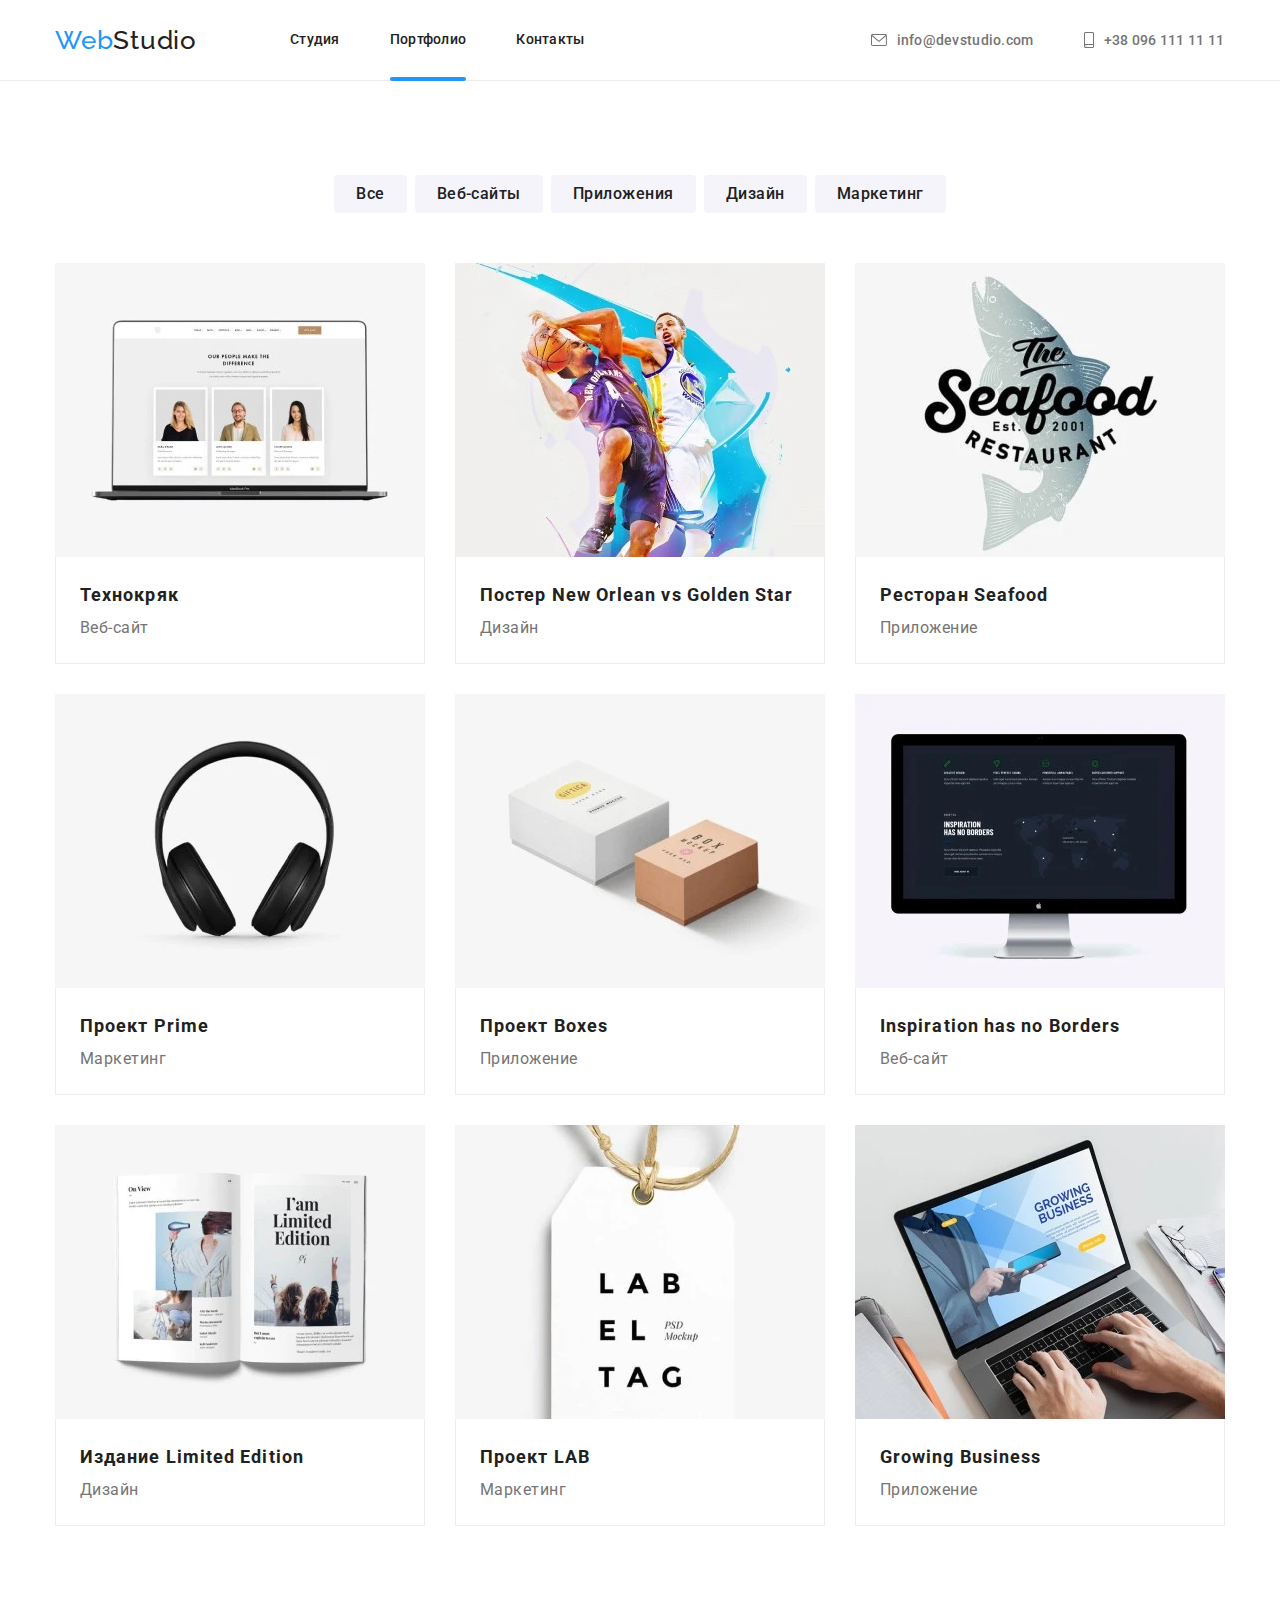
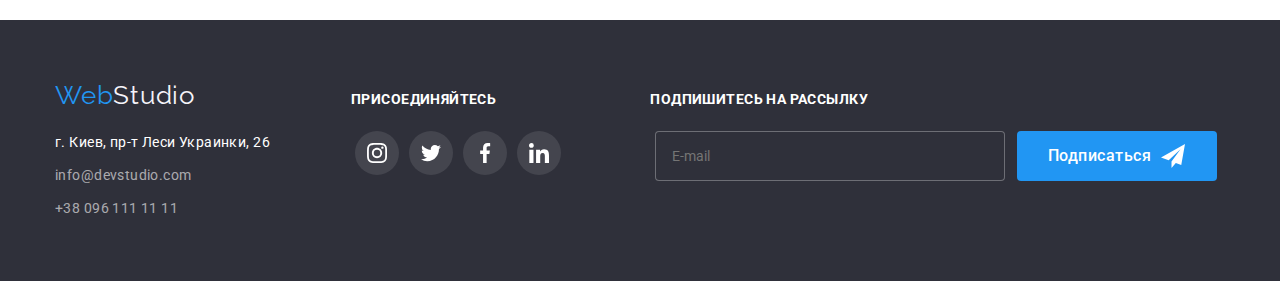
==== commit ec305779: "31" ====
--- a/portfolio.html
+++ b/portfolio.html
@@ -72,7 +72,7 @@
         <!-- Button section-->
         <section class="portfolio-section">
             <div class="container">
-                <ul class="portfolio list portfolio-list">
+                <ul class="portfolio list portfolio-btn">
                     <li class="button-item"><button class="button" type="button">Все</button></li>
                     <li class="button-item"><button class="button" type="button">Веб-сайты</button></li>
                     <li class="button-item"><button class="button" type="button">Приложения</button></li>
@@ -82,7 +82,7 @@
             </div>
             <!-- Pictures -->
             <div class="container">
-                <ul class="list pictures-list card-set">
+                <ul class="list pictures-list">
                     <li class="pictures-item card-set__item">
                         <a href="" class="card-wrap link">
                             <div class="pictures-overlay">
@@ -533,16 +533,16 @@
         </ul>
         <ul class="mobile-menu-socials list">
             <li class="mobile-menu-socials-item">
-                <a class="mobile-menu-socials-link mob-menu-color link" href="">Instagram</a>
+                <a class="mobile-menu-socials-link mob-menu-color-social link" href="">Instagram</a>
             </li>
             <li class="mobile-menu-socials-item">
-                <a class="mobile-menu-socials-link mob-menu-color link" href="">Twitter</a>
+                <a class="mobile-menu-socials-link mob-menu-color-social link" href="">Twitter</a>
             </li>
             <li class="mobile-menu-socials-item">
-                <a class="mobile-menu-socials-link mob-menu-color link" href="">Facebook</a>
+                <a class="mobile-menu-socials-link mob-menu-color-social link" href="">Facebook</a>
             </li>
             <li class="mobile-menu-socials-item">
-                <a class="mobile-menu-socials-link mob-menu-color link" href="">LinkedIn</a>
+                <a class="mobile-menu-socials-link mob-menu-color-social link" href="">LinkedIn</a>
             </li>
         </ul>
     </div>
--- a/css/main.min.css
+++ b/css/main.min.css
@@ -1 +1 @@
-:root{--main-font: "Roboto";--secondary-font: "Raleway";--acent-color: #2196f3;--secondary-color: #188ce8;--white-color: white;--border-bottom-color: #ececec;--header-color: #212121;--label-color: #757575;--border-checkbox: #2a2a2a;--logo-color:#f5f4fa;--footer-backgroung:#2f303a;--modal-form:rgba(33, 33, 33, 0.2);--border-color:#eeeeee;--team-list-color:#afb1b8;--items: 4;--indent: 30px;--anim-slow: 250ms cubic-bezier(0.4, 0, 0.2, 1)}body{font-family:"Roboto",sans-serif;font-size:14px;line-height:1.71}h1,h2,h3,h4,p{margin:0}.img{display:block;max-width:100%;height:auto}.link{text-decoration:none}.list{list-style:none;margin:0;padding:0}.pading{padding:0}.img_team{display:block;width:100%;height:auto}.card-set{display:-webkit-box;display:-ms-flexbox;display:flex;-ms-flex-wrap:wrap;flex-wrap:wrap;gap:var(--indent)}.card-set__item{-ms-flex-preferred-size:calc((100% - var(--indent)*(var(--items) - 1))/var(--items));flex-basis:calc((100% - var(--indent)*(var(--items) - 1))/var(--items))}.button-close{position:absolute;-webkit-transform:translate(-25%, 25%);transform:translate(-25%, 25%);top:0;right:0;display:-webkit-box;display:-ms-flexbox;display:flex;-webkit-box-align:center;-ms-flex-align:center;align-items:center;-webkit-box-pack:center;-ms-flex-pack:center;justify-content:center;width:30px;height:30px;border:1px solid rgba(0,0,0,.1);border-radius:50%;background-color:var(--white-color);cursor:pointer;-webkit-transition:var(--anim-slow);transition:var(--anim-slow)}.button-close:hover,.button-close:focus{fill:var(--secondary-color);border-color:var(--secondary-color);-webkit-transition:var(--anim-slow);transition:var(--anim-slow)}.hero .button{font-family:"roboto",sans-serif;font-weight:700;font-size:16px;line-height:1.88;letter-spacing:.06em;color:var(--white-color);background-color:var(--acent-color);border:none;cursor:pointer;margin-top:30px;width:200px;height:50px;border-radius:4px;-webkit-transition:var(--anim-slow);transition:var(--anim-slow)}.hero .button.button:hover,.hero .button .button:focus{background-color:var(--secondary-color);-webkit-transition:var(--anim-slow);transition:var(--anim-slow)}.modal-button{margin-left:auto;margin-right:auto;margin-top:25px;width:200px;height:50px;border-radius:4px;background-color:var(--acent-color);border:none;color:var(--white-color);-webkit-transition:var(--anim-slow);transition:var(--anim-slow);cursor:pointer;-webkit-box-shadow:0px 1px 1px rgba(0,0,0,.12),0px 4px 4px rgba(0,0,0,.06),1px 4px 6px rgba(0,0,0,.16);box-shadow:0px 1px 1px rgba(0,0,0,.12),0px 4px 4px rgba(0,0,0,.06),1px 4px 6px rgba(0,0,0,.16);font-size:16px;font-weight:700;line-height:1.88;letter-spacing:.06em}.modal-button:hover,.modal-button:focus{background-color:var(--secondary-color);-webkit-transition:var(--anim-slow);transition:var(--anim-slow)}.container{width:100%;padding-left:15px;padding-right:15px;margin-left:auto;margin-right:auto}@media screen and (min-width: 480px){.container{max-width:480px}}@media screen and (min-width: 768px){.container{max-width:768px}}@media screen and (min-width: 1200px){.container{max-width:1200px}}.span{color:var(--acent-color)}.current-link{position:relative;color:var(--acent-color);display:-webkit-box;display:-ms-flexbox;display:flex;-webkit-box-align:center;-ms-flex-align:center;align-items:center}.current-link::before{content:"";position:absolute;bottom:0%;left:0%;width:100%;height:4px;display:inline-block;margin-right:10px;background-color:var(--acent-color);border-radius:2px}.backdrop{position:fixed;top:0;left:0;width:100%;height:100%;background-color:rgba(0,0,0,.2);opacity:1;-webkit-transition:opacity var(--anim-slow);transition:opacity var(--anim-slow)}.backdrop.is-hidden{opacity:0;pointer-events:none}.backdrop.is-hidden .modal{-webkit-transform:translate(-50%, -50%) scale(0.3);transform:translate(-50%, -50%) scale(0.3)}.mobile-menu-btn{background-color:rgba(0,0,0,0);border:none;width:40px;height:40px;display:-webkit-box;display:-ms-flexbox;display:flex;-webkit-box-align:center;-ms-flex-align:center;align-items:center;-webkit-box-pack:center;-ms-flex-pack:center;justify-content:center;margin-left:auto;z-index:1000}@media screen and (min-width: 768px){.mobile-menu-btn{display:none}}.mobile-menu-btn.is-open .mobile-menu-burger{opacity:0}.mobile-menu-close{opacity:0}.mobile-menu-btn.is-open .mobile-menu-close{opacity:1}.mobile-menu-btn:active{fill:var(--acent-color)}.mobile-menu{position:fixed;top:0;left:0;z-index:100;-webkit-transform:translateX(100%);transform:translateX(100%);width:100%;height:100%;padding:48px 40px;display:-webkit-box;display:-ms-flexbox;display:flex;-webkit-box-orient:vertical;-webkit-box-direction:normal;-ms-flex-direction:column;flex-direction:column;background-color:var(--white-color);-webkit-transition:-webkit-transform var(--anim-slow);transition:-webkit-transform var(--anim-slow);transition:transform var(--anim-slow);transition:transform var(--anim-slow), -webkit-transform var(--anim-slow)}.mobile-menu.is-open{-webkit-transform:translateX(0);transform:translateX(0)}.mobile-menu-nav{margin-bottom:auto;font-weight:500;font-size:40px;line-height:1.18;letter-spacing:.02em}.mobile-menu-nav-item:not(:last-child){margin-bottom:32px}.mobile-menu-nav-item .current-mobile-menu{color:#2196f3}.mobile-menu-contacts{margin-bottom:64px;font-weight:500;font-size:24px;line-height:1.22;letter-spacing:.02em;color:var(--label-color)}.mobile-menu-contacts-item:not(:last-child){margin-bottom:32px}.mobile-menu-contacts-item .accent{font-size:34px;color:var(--acent-color)}.mobile-menu-socials{display:-webkit-box;display:-ms-flexbox;display:flex;-webkit-box-align:center;-ms-flex-align:center;align-items:center;-ms-flex-wrap:wrap;flex-wrap:wrap;gap:10px;font-weight:500;font-size:18px;line-height:1.22;letter-spacing:.02em;color:var(--acent-color)}.mobile-menu-socials-item:not(:last-child) .mobile-menu-socials-link{padding-right:10px;border-right:1px solid rgba(33,33,33,.2)}.mob-menu-color{color:var(--header-color)}.mob-menu-color-contacts{color:var(--label-color)}.header-nav{display:none}@media screen and (min-width: 768px){.header-nav{display:block}}@media screen and (min-width: 1200px){.header-nav{display:block}}.header-group{display:none}@media screen and (min-width: 768px){.header-group{display:block;margin-left:80px}}@media screen and (min-width: 1200px){.header-group{display:-webkit-box;display:-ms-flexbox;display:flex;gap:50px;margin-left:305px}}.header{display:-webkit-box;display:-ms-flexbox;display:flex;font-weight:500;font-size:14px;line-height:1.14;letter-spacing:.02em;color:var(--header-color);border-bottom-width:1px;border-bottom-style:solid;border-bottom-color:var(--border-bottom-color);z-index:10}.header .header-logo{padding-bottom:16px;padding-top:16px;font-family:var(--secondary-font);font-size:26px;line-height:1.19;letter-spacing:.03em;text-decoration:none;color:var(--header-color)}.header .header-container{display:-webkit-box;display:-ms-flexbox;display:flex;-webkit-box-align:center;-ms-flex-align:center;align-items:center}.header-list{display:-webkit-box;display:-ms-flexbox;display:flex;-ms-flex-wrap:wrap-reverse;flex-wrap:wrap-reverse;gap:50px}@media screen and (min-width: 768px){.header-list{margin-left:78px}}@media screen and (min-width: 1200px){.header-list{margin-left:93px}}.header-link{position:relative;display:block;padding-top:32px;padding-bottom:32px;font-weight:500;font-size:14px;line-height:1.14;letter-spacing:.02em;color:var(--header-color);-webkit-transition:var(--anim-slow);transition:var(--anim-slow)}.header-link::after{content:"";position:absolute;left:0%;bottom:0%;display:block;width:100%;height:4px;background-color:var(--acent-color);border-radius:2px;display:none}.header-link:hover::after{display:block}.header-link:hover,.header-link:focus{color:var(--acent-color)}.header-contact-svg{fill:currentColor;margin-right:10px;text-align:center}.header-contact{display:-webkit-box;display:-ms-flexbox;display:flex;-webkit-box-align:center;-ms-flex-align:center;align-items:center;font-weight:500;font-size:14px;line-height:1.14;letter-spacing:.02em;color:var(--label-color);-webkit-transition:var(--anim-slow);transition:var(--anim-slow)}@media screen and (min-width: 768px){.header-contact{font-size:12px;line-height:1.16;letter-spacing:.02em;color:#757575}}.header-contact:hover,.header-contact:focus{color:var(--acent-color)}@media screen and (min-width: 768px){.header-group-mail{padding-bottom:10px}}@media screen and (min-width: 1200px){.header-group-mail{padding-bottom:0}}.hero{background-color:var(--footer-backgroung);text-align:center;padding-top:118px;padding-bottom:118px;background-image:-webkit-gradient(linear, left top, right top, from(rgba(47, 48, 58, 0.4)), to(rgba(47, 48, 58, 0.4))),url(../images/header/header_sm.jpg);background-image:linear-gradient(to right, rgba(47, 48, 58, 0.4), rgba(47, 48, 58, 0.4)),url(../images/header/header_sm.jpg);background-repeat:no-repeat;background-position:center;background-size:cover;max-width:480px;max-height:400px;margin-left:auto;margin-right:auto}@media(min-device-pixel-ratio: 2),(-webkit-min-device-pixel-ratio: 2),(min-resolution: 192dpi),(min-resolution: 2dppx){.hero{background-image:-webkit-gradient(linear, left top, right top, from(rgba(47, 48, 58, 0.4)), to(rgba(47, 48, 58, 0.4))),url(../images/header/header_sm@2x.jpg);background-image:linear-gradient(to right, rgba(47, 48, 58, 0.4), rgba(47, 48, 58, 0.4)),url(../images/header/header_sm@2x.jpg)}}@media screen and (min-width: 768px){.hero{max-width:768px;max-height:400px;background-image:-webkit-gradient(linear, left top, right top, from(rgba(47, 48, 58, 0.4)), to(rgba(47, 48, 58, 0.4))),url(../images/header/header_md.jpg);background-image:linear-gradient(to right, rgba(47, 48, 58, 0.4), rgba(47, 48, 58, 0.4)),url(../images/header/header_md.jpg)}}@media screen and (min-width: 768px)and (min-device-pixel-ratio: 2),screen and (min-width: 768px)and (-webkit-min-device-pixel-ratio: 2),screen and (min-width: 768px)and (min-resolution: 192dpi),screen and (min-width: 768px)and (min-resolution: 2dppx){.hero{background-image:-webkit-gradient(linear, left top, right top, from(rgba(47, 48, 58, 0.4)), to(rgba(47, 48, 58, 0.4))),url(../images/header/header_md@2x.jpg);background-image:linear-gradient(to right, rgba(47, 48, 58, 0.4), rgba(47, 48, 58, 0.4)),url(../images/header/header_md@2x.jpg)}}@media screen and (min-width: 1200px){.hero{padding-top:200px;padding-bottom:200px;max-width:1600px;max-height:600px;background-image:-webkit-gradient(linear, left top, right top, from(rgba(47, 48, 58, 0.4)), to(rgba(47, 48, 58, 0.4))),url(../images/header/header_lg.jpg);background-image:linear-gradient(to right, rgba(47, 48, 58, 0.4), rgba(47, 48, 58, 0.4)),url(../images/header/header_lg.jpg)}}@media screen and (min-width: 1200px)and (min-device-pixel-ratio: 2),screen and (min-width: 1200px)and (-webkit-min-device-pixel-ratio: 2),screen and (min-width: 1200px)and (min-resolution: 192dpi),screen and (min-width: 1200px)and (min-resolution: 2dppx){.hero{background-image:-webkit-gradient(linear, left top, right top, from(rgba(47, 48, 58, 0.4)), to(rgba(47, 48, 58, 0.4))),url(../images/header/header_lg@2x.jpg);background-image:linear-gradient(to right, rgba(47, 48, 58, 0.4), rgba(47, 48, 58, 0.4)),url(../images/header/header_lg@2x.jpg)}}.hero-h1{font-weight:900;font-size:26px;line-height:1.62;text-align:center;letter-spacing:.06em;color:var(--white-color)}@media screen and (min-width: 1200px){.hero-h1{font-size:44px;line-height:1.36;text-align:center}}.modal{position:absolute;top:50%;left:50%;width:450px;height:609px;background-color:var(--white-color);border-radius:5px;-webkit-transform:translate(-50%, -50%) scale(1);transform:translate(-50%, -50%) scale(1);-webkit-transition:var(--anim-slow);transition:var(--anim-slow)}@media screen and (min-width: 1200px){.modal{width:528px;height:581px}}.modal-form{padding:40px;display:-webkit-box;display:-ms-flexbox;display:flex;-webkit-box-orient:vertical;-webkit-box-direction:normal;-ms-flex-direction:column;flex-direction:column;width:100%;color:var(--modal-form)}.modal-text{color:var(--header-color);width:370px;line-height:1.15;display:-webkit-box;display:-ms-flexbox;display:flex;-webkit-box-pack:center;-ms-flex-pack:center;justify-content:center;text-align:center}@media screen and (min-width: 1200px){.modal-text{width:448px;line-height:1.15}}.modal-field{display:-webkit-box;display:-ms-flexbox;display:flex;-webkit-box-orient:vertical;-webkit-box-direction:normal;-ms-flex-direction:column;flex-direction:column;text-align:left;margin-top:10px;font-size:12px;line-height:1.4}.modal-field:first-child{margin-top:0}.modal-field input{padding-left:36px;padding-top:11px;padding-bottom:11px}.modal-field textarea{padding:12px 16px}.form-label{color:var(--label-color);margin-bottom:4px}.form-checkbox-input{position:absolute;white-space:nowrap;width:1px;height:1px;overflow:hidden;border:0;padding:0;clip:rect(0 0 0 0);-webkit-clip-path:inset(50%);clip-path:inset(50%);margin:-1px}.form-checkbox-agreement{margin-left:4px;font-size:12px;line-height:1.16;letter-spacing:.03em;-webkit-user-select:none;-moz-user-select:none;-ms-user-select:none;user-select:none}@media screen and (min-width: 1200px){.form-checkbox-agreement{font-size:14px;line-height:1.46}}.modal-polici{display:-webkit-box;display:-ms-flexbox;display:flex;-webkit-box-align:center;-ms-flex-align:center;align-items:center;-webkit-box-pack:center;-ms-flex-pack:center;justify-content:center;color:var(--label-color)}.modal-polici-link{margin-left:4px;color:var(--acent-color)}.modal_icon{position:relative}.form-icon{position:absolute;top:27%;-webkit-transform:translate(60%);transform:translate(60%)}.form-input{width:370px;height:40px;cursor:pointer;border:1px solid rgba(33,33,33,.2);border-radius:4px;-webkit-transition:var(--anim-slow);transition:var(--anim-slow)}.form-input:focus{outline:var(--acent-color);border:1px solid var(--secondary-color);-webkit-transition:var(--anim-slow);transition:var(--anim-slow)}@media screen and (min-width: 1200px){.form-input{width:448px}}.form-textarea{display:block;resize:none;height:120px;cursor:pointer;border:1px solid rgba(33,33,33,.2);border-radius:4px}.form-textarea:focus{outline:var(--acent-color);border:1px solid var(--secondary-color);-webkit-transition:var(--anim-slow);transition:var(--anim-slow)}.modal_icon:focus-within .form-icon{fill:var(--acent-color);outline:var(--acent-color);-webkit-transition:var(--anim-slow);transition:var(--anim-slow)}.form-icon-checkbox{display:-webkit-box;display:-ms-flexbox;display:flex;-webkit-box-pack:center;-ms-flex-pack:center;justify-content:center;-webkit-box-align:center;-ms-flex-align:center;align-items:center;width:15px;height:15px;border:2px solid var(--border-checkbox);border-radius:4px;background-repeat:no-repeat;background-position:center}.form-checkbox-input:checked+.form-icon-checkbox{border-color:var(--acent-color);background-color:var(--acent-color);background-image:url(../images/modalka/icon-check-white.svg);background-size:contain;background-origin:content-box;-webkit-transition:var(--anim-slow);transition:var(--anim-slow)}.modal-checkbox{display:inline-block;margin-top:20px}.about{padding-top:60px;padding-bottom:60px}@media screen and (min-width: 768px){.about{padding-top:60px;padding-bottom:60px}}@media screen and (min-width: 1200px){.about{padding-top:94px;padding-bottom:94px}}.about-container{display:-webkit-box;display:-ms-flexbox;display:flex;-webkit-box-pack:center;-ms-flex-pack:center;justify-content:center;gap:30px}@media screen and (min-width: 768px){.about-container{display:-webkit-box;display:-ms-flexbox;display:flex;-ms-flex-wrap:wrap;flex-wrap:wrap}}.about-container__item{--items: 1}@media screen and (min-width: 768px){.about-container__item{--items: 2}}@media screen and (min-width: 1200px){.about-container__item{--items: 4}}.about-container__img{display:-webkit-box;display:-ms-flexbox;display:flex;-webkit-box-pack:center;-ms-flex-pack:center;justify-content:center;-webkit-box-align:center;-ms-flex-align:center;align-items:center;width:450px;height:120px;gap:30px;border-radius:4px;background-color:#f5f4fa}@media screen and (min-width: 768px){.about-container__img{max-width:354px}}@media screen and (min-width: 1200px){.about-container__img{max-width:270px}}.about-div{padding-top:30px}.about-h3{font-weight:700;font-size:14px;line-height:1.14;letter-spacing:.03em;color:var(--header-color);margin-top:25px;display:-webkit-box;display:-ms-flexbox;display:flex;-webkit-box-pack:center;-ms-flex-pack:center;justify-content:center}@media screen and (min-width: 768px){.about-h3{display:-webkit-box;display:-ms-flexbox;display:flex;-webkit-box-pack:start;-ms-flex-pack:start;justify-content:flex-start}}@media screen and (min-width: 1200px){.about-h3{display:-webkit-box;display:-ms-flexbox;display:flex;-webkit-box-pack:start;-ms-flex-pack:start;justify-content:flex-start}}.about-text{font-size:14px;line-height:1.71;letter-spacing:.03em;color:var(--label-color);margin-top:10px}.services{padding-top:60px;padding-bottom:60px}@media screen and (max-width: 1199px){.services{display:none}}.services-list{margin-top:50px;display:-webkit-box;display:-ms-flexbox;display:flex;-webkit-box-pack:center;-ms-flex-pack:center;justify-content:center}.services-item__img{position:relative}.services-item__svg{display:block}.title_h2{font-weight:700;font-size:36px;line-height:1.16;text-align:center;letter-spacing:.03em;color:var(--header-color)}.services-text{bottom:0%;position:absolute;display:-webkit-box;display:-ms-flexbox;display:flex;-webkit-box-pack:center;-ms-flex-pack:center;justify-content:center;-webkit-box-align:center;-ms-flex-align:center;align-items:center;width:100%;height:70px;font-weight:700;line-height:1.14px;text-transform:uppercase;color:var(--white-color);background-color:rgba(0,0,0,.6);text-shadow:0px 4px 4px rgba(0,0,0,.25)}.team{background-color:var(--logo-color);padding-top:60px;padding-bottom:60px}@media screen and (min-width: 768px){.team{padding-top:60px;padding-bottom:60px}}@media screen and (min-width: 1200px){.team{padding-top:94px;padding-bottom:94px}}.team-list{margin-top:50px;display:-webkit-box;display:-ms-flexbox;display:flex;-webkit-box-pack:center;-ms-flex-pack:center;justify-content:center}@media screen and (min-width: 768px){.team-list{display:-webkit-box;display:-ms-flexbox;display:flex;-ms-flex-wrap:wrap;flex-wrap:wrap}}.team-list .team-item{-webkit-box-shadow:0px 1px 3px rgba(0,0,0,.12),0px 1px 1px rgba(0,0,0,.14),0px 2px 1px rgba(0,0,0,.2);box-shadow:0px 1px 3px rgba(0,0,0,.12),0px 1px 1px rgba(0,0,0,.14),0px 2px 1px rgba(0,0,0,.2);border-radius:0px 0px 4px 4px;background-color:var(--white-color)}.team-list .team-card{padding-top:30px;padding-bottom:30px;width:450px}@media screen and (min-width: 768px){.team-list .team-card{width:354px}}@media screen and (min-width: 1200px){.team-list .team-card{width:270px}}.team-list .team-list-icon{display:-webkit-box;display:-ms-flexbox;display:flex;margin-top:16px;-webkit-box-align:center;-ms-flex-align:center;align-items:center;-webkit-box-pack:center;-ms-flex-pack:center;justify-content:center;gap:10px}.team-list-icon__img{display:-webkit-box;display:-ms-flexbox;display:flex;-webkit-box-align:center;-ms-flex-align:center;align-items:center;-webkit-box-pack:center;-ms-flex-pack:center;justify-content:center;width:44px;height:44px;border-radius:50%;color:var(--team-list-color);-webkit-transition:var(--anim-slow);transition:var(--anim-slow)}.team-list-icon__img:hover,.team-list-icon__img:focus{background-color:var(--acent-color);color:var(--white-color)}.team-list-icon__svg{width:20px;height:20px;fill:currentColor}.team-item__name{font-weight:500;font-size:16px;line-height:1.18;letter-spacing:.03em;color:var(--header-color);text-align:center}.team-item__job{font-size:16px;line-height:1.18;letter-spacing:.03em;color:var(--label-color);text-align:center;margin-top:10px}.portfolio-list{display:-webkit-box;display:-ms-flexbox;display:flex;gap:8px;-ms-flex-wrap:wrap;flex-wrap:wrap}@media screen and (min-width: 768px){.portfolio-list{display:-webkit-box;display:-ms-flexbox;display:flex;-webkit-box-pack:center;-ms-flex-pack:center;justify-content:center}}@media screen and (min-width: 1200px){.portfolio-list{display:-webkit-box;display:-ms-flexbox;display:flex;-webkit-box-pack:center;-ms-flex-pack:center;justify-content:center}}.portfolio-section{padding-top:60px;padding-bottom:60px}@media screen and (min-width: 768px){.portfolio-section{padding-top:60px;padding-bottom:60px}}@media screen and (min-width: 1200px){.portfolio-section{padding-top:94px;padding-bottom:94px}}.portfolio .button{font-weight:500;font-size:16px;line-height:1.62;letter-spacing:.03em;padding:6px 22px;border-radius:4px;color:var(--header-color);background-color:var(--logo-color);cursor:pointer;-webkit-transition:var(--anim-slow);transition:var(--anim-slow);border:none}.portfolio .button:hover,.portfolio .button:focus{color:#fff;background-color:var(--acent-color);-webkit-box-shadow:0px 3px 1px rgba(0,0,0,.1),0px 1px 2px rgba(0,0,0,.08),0px 2px 2px rgba(0,0,0,.12);box-shadow:0px 3px 1px rgba(0,0,0,.1),0px 1px 2px rgba(0,0,0,.08),0px 2px 2px rgba(0,0,0,.12)}.title{font-weight:700;font-size:18px;line-height:2;letter-spacing:.06em;color:var(--header-color)}.text{font-size:16px;line-height:1.88;letter-spacing:.03em;color:var(--label-color)}.pictures-list{margin-top:40px;display:-webkit-box;display:-ms-flexbox;display:flex;-ms-flex-wrap:wrap;flex-wrap:wrap;gap:30px}@media screen and (min-width: 768px){.pictures-list{margin-top:30px}}@media screen and (min-width: 1200px){.pictures-list{margin-top:50px}}.pictures-item{cursor:pointer;-webkit-transition:var(--anim-slow);transition:var(--anim-slow);-ms-flex-preferred-size:calc((100% - var(--indent)*(var(--items) - 1))/var(--items));flex-basis:calc((100% - var(--indent)*(var(--items) - 1))/var(--items))}.pictures-item:hover,.pictures-item:focus{-webkit-box-shadow:0px 1px 1px rgba(0,0,0,.12),0px 4px 4px rgba(0,0,0,.06),1px 4px 6px rgba(0,0,0,.16);box-shadow:0px 1px 1px rgba(0,0,0,.12),0px 4px 4px rgba(0,0,0,.06),1px 4px 6px rgba(0,0,0,.16)}.pictures-overlay{position:relative;overflow:hidden;width:450px}@media screen and (min-width: 768px){.pictures-overlay{width:354px}}@media screen and (min-width: 1200px){.pictures-overlay{width:370px}}.pictures-desc{position:absolute;bottom:0%;left:0%;-webkit-transform:translateY(100%);transform:translateY(100%);-webkit-transition:var(--anim-slow);transition:var(--anim-slow);width:100%;height:100%;padding:63px 24px;background-color:rgba(33,150,243,.9);color:var(--white-color);font-size:18px;line-height:1.6}.card-wrap{display:block;width:450px}.card-wrap:hover .pictures-desc,.card-wrap:focus .pictures-desc{-webkit-transform:translateY(0);transform:translateY(0)}@media screen and (min-width: 768px){.card-wrap{width:354px;display:-webkit-box;display:-ms-flexbox;display:flex;-webkit-box-orient:vertical;-webkit-box-direction:normal;-ms-flex-direction:column;flex-direction:column;height:100%}}@media screen and (min-width: 1200px){.card-wrap{width:370px}}.pictures-title-text{padding:20px 24px;border:1px solid var(--border-color);border-top:none;width:450px}@media screen and (min-width: 768px){.pictures-title-text{width:354px;-webkit-box-flex:1;-ms-flex-positive:1;flex-grow:1}}@media screen and (min-width: 1200px){.pictures-title-text{width:370px}}.pictures-img{display:block;width:100%;height:auto}.customers{padding-top:60px;padding-bottom:60px}@media screen and (min-width: 768px){.customers{padding-top:60px;padding-bottom:60px}}@media screen and (min-width: 1200px){.customers{padding-top:94px;padding-bottom:94px}}.customers-list{display:-webkit-box;display:-ms-flexbox;display:flex;-ms-flex-wrap:wrap;flex-wrap:wrap;margin-top:50px;gap:var(--indent)}@media screen and (min-width: 768px){.customers-list{display:-webkit-box;display:-ms-flexbox;display:flex;-ms-flex-wrap:wrap;flex-wrap:wrap}}.customers-list_button{display:-webkit-box;display:-ms-flexbox;display:flex;-webkit-box-align:center;-ms-flex-align:center;align-items:center;-webkit-box-pack:center;-ms-flex-pack:center;justify-content:center;width:210px;height:92px;border:1px solid #afb1b8;border-radius:4px;color:#afb1b8;-webkit-transition:color var(--anim-slow),border var(--anim-slow);transition:color var(--anim-slow),border var(--anim-slow)}@media screen and (min-width: 768px){.customers-list_button{width:226px;--items: 3;display:-webkit-box;display:-ms-flexbox;display:flex;-ms-flex-wrap:wrap;flex-wrap:wrap}}@media screen and (min-width: 1200px){.customers-list_button{width:170px}}.customers-list_button:hover,.customers-list_button:focus{border:1px solid var(--acent-color);color:var(--acent-color)}.customers-list_svg{width:106px;height:60px;fill:currentColor;display:-webkit-box;display:-ms-flexbox;display:flex;-webkit-box-pack:center;-ms-flex-pack:center;justify-content:center}.footer{display:block;background-color:var(--footer-backgroung);padding-top:60px;padding-bottom:60px}.footer .logo{font-family:var(--secondary-font);font-size:24px;line-height:1.16;letter-spacing:.03em;text-decoration:none;color:var(--logo-color)}@media screen and (min-width: 768px){.footer .logo{margin-left:115px}}@media screen and (min-width: 1200px){.footer .logo{font-size:26px;line-height:1.19;margin-left:0}}.footer-adress-all{display:block}@media screen and (min-width: 768px){.footer-adress-all{display:-webkit-box;display:-ms-flexbox;display:flex}}@media screen and (min-width: 1200px){.footer-adress-all{display:-webkit-box;display:-ms-flexbox;display:flex}}.footer .span{color:var(--acent-color)}.footer .address{font-weight:400;font-size:14px;line-height:1.71;letter-spacing:.03em;color:var(--white-color)}.footer-address{display:block;margin:auto;text-align:center;margin-top:20px}@media screen and (min-width: 1200px){.footer-address{display:block;text-align:left;margin:0;margin-top:20px}}.footer .contact{font-weight:400;font-size:14px;line-height:1.71;letter-spacing:.03em;color:rgba(255,255,255,.6);-webkit-transition:var(--anim-slow);transition:var(--anim-slow)}.contact:hover,.contact:focus{color:var(--acent-color)}.footer-address-title{margin-bottom:9px}.footer-list-item{display:block;margin-bottom:8px}@media screen and (min-width: 1200px){.footer-list-item{margin-bottom:9px}}.footer-h2{display:none}@media screen and (min-width: 768px){.footer-h2{display:block;margin:auto;text-align:center;margin-left:234px;font-weight:700;font-size:14px;line-height:16px;letter-spacing:.03em;text-transform:uppercase;color:var(--white-color)}}@media screen and (min-width: 1200px){.footer-h2{display:block;margin:0;margin-left:156px;margin-top:0;font-weight:700;font-size:14px;line-height:16px;letter-spacing:.03em;text-transform:uppercase;color:var(--white-color)}}.footer-h2-new{display:block;margin:0 auto;text-align:center;font-weight:700;font-size:14px;line-height:16px;letter-spacing:.03em;text-transform:uppercase;color:var(--white-color);margin-top:60px}@media screen and (min-width: 768px){.footer-h2-new{display:none}}@media screen and (min-width: 1200px){.footer-h2-new{display:none}}.footer-newsletter-new{display:block;margin:0 auto;text-align:center;font-weight:700;font-size:14px;line-height:16px;letter-spacing:.03em;text-transform:uppercase;color:var(--white-color);margin-top:60px}@media screen and (min-width: 768px){.footer-newsletter-new{display:none}}@media screen and (min-width: 1200px){.footer-newsletter-new{display:none}}.footer-newsletter-new-tablet{display:none}@media screen and (min-width: 768px){.footer-newsletter-new-tablet{display:block;margin:0 auto;text-align:center;font-weight:700;font-size:14px;line-height:16px;letter-spacing:.03em;text-transform:uppercase;color:var(--white-color);margin-top:60px}}@media screen and (min-width: 1200px){.footer-newsletter-new-tablet{display:none}}.footer-newsletter{display:none}@media screen and (min-width: 768px){.footer-newsletter{display:none}}@media screen and (min-width: 1200px){.footer-newsletter{display:block;margin-left:154px;font-weight:700;font-size:14px;line-height:16px;letter-spacing:.03em;text-transform:uppercase;color:var(--white-color)}}.footer-label{display:block;margin:0 auto;text-align:center;margin-top:20px}@media screen and (min-width: 768px){.footer-label{display:none}}@media screen and (min-width: 1200px){.footer-label{display:block;margin-top:20px;margin-left:85px}}.footer-label-new{display:none}@media screen and (min-width: 768px){.footer-label-new{display:block;margin:0 auto;text-align:center;margin-top:20px}}@media screen and (min-width: 1200px){.footer-label-new{display:none}}.footer-sing{display:block;margin:0 auto;text-align:center}@media screen and (min-width: 768px){.footer-sing{display:block}}@media screen and (min-width: 1200px){.footer-sing{display:-webkit-box;display:-ms-flexbox;display:flex;-webkit-box-align:center;-ms-flex-align:center;align-items:center;-webkit-box-pack:center;-ms-flex-pack:center;justify-content:center}}.footer-input-email{width:450px;height:50px;padding-left:16px;border-radius:4px;border:1px solid rgba(255,255,255,.3);background-color:var(--footer-backgroung);color:var(--white-color)}@media screen and (min-width: 1200px){.footer-input-email{display:-webkit-box;display:-ms-flexbox;display:flex;-webkit-box-align:center;-ms-flex-align:center;align-items:center;-webkit-box-pack:center;-ms-flex-pack:center;justify-content:center;width:350px}}.footer-input-email:focus{outline:var(--acent-color);border:1px solid var(--secondary-color);-webkit-transition:var(--anim-slow);transition:var(--anim-slow)}.footer-buttun-sing{width:200px;height:50px;display:-webkit-box;display:-ms-flexbox;display:flex;-webkit-box-align:center;-ms-flex-align:center;align-items:center;-webkit-box-pack:center;-ms-flex-pack:center;justify-content:center;margin-top:20px;margin-left:auto;margin-right:auto;background-color:var(--acent-color);border:none;color:var(--white-color);-webkit-transition:var(--anim-slow);transition:var(--anim-slow);cursor:pointer;border-radius:4px;font-weight:500;font-size:16px;line-height:1.62;letter-spacing:.03em}@media screen and (min-width: 768px){.footer-buttun-sing{display:-webkit-box;display:-ms-flexbox;display:flex;-webkit-box-align:center;-ms-flex-align:center;align-items:center;-webkit-box-pack:center;-ms-flex-pack:center;justify-content:center}}@media screen and (min-width: 1200px){.footer-buttun-sing{display:-webkit-box;display:-ms-flexbox;display:flex;-webkit-box-align:center;-ms-flex-align:center;align-items:center;-webkit-box-pack:center;-ms-flex-pack:center;justify-content:center;margin-left:12px;margin-top:0px}}.footer-buttun-sing-svg{fill:currentColor;margin-left:10px}.footer-buttun-sing:hover,.footer-buttun-sing:focus{-webkit-transition:var(--anim-slow);transition:var(--anim-slow);background-color:var(--secondary-color)}.footer-had{display:block;margin:0 auto;text-align:center}@media screen and (min-width: 768px){.footer-had{display:-webkit-box;display:-ms-flexbox;display:flex}}@media screen and (min-width: 1200px){.footer-had{display:-webkit-box;display:-ms-flexbox;display:flex;-webkit-box-align:baseline;-ms-flex-align:baseline;align-items:baseline}}.footer-soucial{display:block;margin:0 auto;text-align:center;margin-top:20px}@media screen and (min-width: 768px){.footer-soucial{margin-left:85px}}.list-icon-f{display:-webkit-box;display:-ms-flexbox;display:flex;-webkit-box-pack:center;-ms-flex-pack:center;justify-content:center;gap:10px}.team-icon-svg-f{fill:var(--white-color)}.team-icon-a-f{display:-webkit-box;display:-ms-flexbox;display:flex;-webkit-box-align:center;-ms-flex-align:center;align-items:center;-webkit-box-pack:center;-ms-flex-pack:center;justify-content:center;width:44px;height:44px;background-color:rgba(255,255,255,.1);border-radius:50%;-webkit-transition:var(--anim-slow);transition:var(--anim-slow)}.team-icon-a-f:hover,.team-icon-a-f:focus{background-color:var(--acent-color)}/*# sourceMappingURL=main.min.css.map */+:root{--main-font: "Roboto";--secondary-font: "Raleway";--acent-color: #2196f3;--secondary-color: #188ce8;--white-color: white;--border-bottom-color: #ececec;--header-color: #212121;--label-color: #757575;--border-checkbox: #2a2a2a;--logo-color:#f5f4fa;--footer-backgroung:#2f303a;--modal-form:rgba(33, 33, 33, 0.2);--border-color:#eeeeee;--team-list-color:#afb1b8;--items: 4;--indent: 30px;--anim-slow: 250ms cubic-bezier(0.4, 0, 0.2, 1)}body{font-family:"Roboto",sans-serif;font-size:14px;line-height:1.71;width:100%;max-width:100%;overflow-x:hidden}html{width:100%;max-width:100%;overflow-x:hidden}h1,h2,h3,h4,p{margin:0}.img{display:block;max-width:100%;height:auto}.link{text-decoration:none}.list{list-style:none;margin:0;padding:0}.pading{padding:0}.img_team{display:block;width:100%;height:auto}.card-set{display:-webkit-box;display:-ms-flexbox;display:flex;-ms-flex-wrap:wrap;flex-wrap:wrap;gap:var(--indent)}.card-set__item{-ms-flex-preferred-size:calc((100% - var(--indent)*var(--items))/var(--items));flex-basis:calc((100% - var(--indent)*var(--items))/var(--items))}.card-set__list-new{display:-webkit-box;display:-ms-flexbox;display:flex;-ms-flex-wrap:wrap;flex-wrap:wrap;margin:calc(-1*var(--indent)/2)}.card-set__list-new .card-set__item-new{-ms-flex-preferred-size:calc((100% - var(--indent)*var(--items-adv))/var(--items-adv));flex-basis:calc((100% - var(--indent)*var(--items-adv))/var(--items-adv));margin:calc(var(--indent)/2)}@media screen and (min-width: 768px){.card-set__list-new{--items-adv: 2}}@media screen and (min-width: 1200px){.card-set__list-new{--items-adv: 4}}.button-close{position:absolute;-webkit-transform:translate(-25%, 25%);transform:translate(-25%, 25%);top:0;right:0;display:-webkit-box;display:-ms-flexbox;display:flex;-webkit-box-align:center;-ms-flex-align:center;align-items:center;-webkit-box-pack:center;-ms-flex-pack:center;justify-content:center;width:30px;height:30px;border:1px solid rgba(0,0,0,.1);border-radius:50%;background-color:var(--white-color);cursor:pointer;-webkit-transition:var(--anim-slow);transition:var(--anim-slow)}.button-close:hover,.button-close:focus{fill:var(--secondary-color);border-color:var(--secondary-color);-webkit-transition:var(--anim-slow);transition:var(--anim-slow)}.hero .button{font-family:"roboto",sans-serif;font-weight:700;font-size:16px;line-height:1.88;letter-spacing:.06em;color:var(--white-color);background-color:var(--acent-color);border:none;cursor:pointer;margin-top:30px;width:200px;height:50px;border-radius:4px;-webkit-transition:var(--anim-slow);transition:var(--anim-slow)}.hero .button.button:hover,.hero .button .button:focus{background-color:var(--secondary-color);-webkit-transition:var(--anim-slow);transition:var(--anim-slow)}.modal-button{margin-left:auto;margin-right:auto;margin-top:25px;width:200px;height:50px;border-radius:4px;background-color:var(--acent-color);border:none;color:var(--white-color);-webkit-transition:var(--anim-slow);transition:var(--anim-slow);cursor:pointer;-webkit-box-shadow:0px 1px 1px rgba(0,0,0,.12),0px 4px 4px rgba(0,0,0,.06),1px 4px 6px rgba(0,0,0,.16);box-shadow:0px 1px 1px rgba(0,0,0,.12),0px 4px 4px rgba(0,0,0,.06),1px 4px 6px rgba(0,0,0,.16);font-size:16px;font-weight:700;line-height:1.88;letter-spacing:.06em}.modal-button:hover,.modal-button:focus{background-color:var(--secondary-color);-webkit-transition:var(--anim-slow);transition:var(--anim-slow)}.container{width:100%;padding-left:15px;padding-right:15px;margin-left:auto;margin-right:auto}@media screen and (min-width: 480px){.container{max-width:480px}}@media screen and (min-width: 768px){.container{max-width:768px}}@media screen and (min-width: 1200px){.container{max-width:1200px}}.span{color:var(--acent-color)}.current-link{position:relative;color:var(--acent-color);display:-webkit-box;display:-ms-flexbox;display:flex;-webkit-box-align:center;-ms-flex-align:center;align-items:center}.current-link::before{content:"";position:absolute;bottom:0%;left:0%;width:100%;height:4px;display:inline-block;margin-right:10px;background-color:var(--acent-color);border-radius:2px;margin-bottom:-1px}.backdrop{position:fixed;top:0;left:0;width:100%;height:100%;background-color:rgba(0,0,0,.2);opacity:1;-webkit-transition:opacity var(--anim-slow);transition:opacity var(--anim-slow)}.backdrop.is-hidden{opacity:0;pointer-events:none}.backdrop.is-hidden .modal{-webkit-transform:translate(-50%, -50%) scale(0.3);transform:translate(-50%, -50%) scale(0.3)}.mobile-menu-btn{background-color:rgba(0,0,0,0);border:none;width:40px;height:40px;display:-webkit-box;display:-ms-flexbox;display:flex;-webkit-box-align:center;-ms-flex-align:center;align-items:center;-webkit-box-pack:center;-ms-flex-pack:center;justify-content:center;margin-left:auto}.mobile-menu-btn.is-open{z-index:100}@media screen and (min-width: 768px){.mobile-menu-btn{display:none}}.mobile-menu-btn.is-open .mobile-menu-burger{opacity:0}.mobile-menu-close{opacity:0}.mobile-menu-btn.is-open .mobile-menu-close{opacity:1}.mobile-menu-btn:active{fill:var(--acent-color)}.mobile-menu{position:fixed;top:0;left:0;z-index:10;-webkit-transform:translateX(100%);transform:translateX(100%);width:100%;height:100%;padding:48px 40px;display:-webkit-box;display:-ms-flexbox;display:flex;-webkit-box-orient:vertical;-webkit-box-direction:normal;-ms-flex-direction:column;flex-direction:column;background-color:var(--white-color);-webkit-transition:-webkit-transform var(--anim-slow);transition:-webkit-transform var(--anim-slow);transition:transform var(--anim-slow);transition:transform var(--anim-slow), -webkit-transform var(--anim-slow)}.mobile-menu.is-open{-webkit-transform:translateX(0);transform:translateX(0)}.mobile-menu-nav{margin-bottom:auto;font-weight:500;font-size:40px;line-height:1.18;letter-spacing:.02em}.mobile-menu-nav-item:not(:last-child){margin-bottom:32px}.mobile-menu-nav-item .current-mobile-menu{color:#2196f3}.mobile-menu-contacts{margin-bottom:64px;font-weight:500;font-size:24px;line-height:1.22;letter-spacing:.02em;color:var(--label-color)}.mobile-menu-contacts-item:not(:last-child){margin-bottom:32px}.mobile-menu-contacts-item .accent{font-size:34px;color:var(--acent-color)}.mobile-menu-socials{display:-webkit-box;display:-ms-flexbox;display:flex;-webkit-box-align:center;-ms-flex-align:center;align-items:center;-ms-flex-wrap:wrap;flex-wrap:wrap;gap:10px;font-weight:500;font-size:18px;line-height:1.22;letter-spacing:.02em;color:var(--acent-color)}.mobile-menu-socials-item:not(:last-child) .mobile-menu-socials-link{padding-right:10px;border-right:1px solid rgba(33,33,33,.2)}.mob-menu-color{color:var(--header-color)}.mob-menu-color-social{color:var(--acent-color)}.mob-menu-color-contacts{color:var(--label-color)}.header-nav{display:none}@media screen and (min-width: 768px){.header-nav{display:block}}@media screen and (min-width: 1200px){.header-nav{display:block}}.header-group{display:none}@media screen and (min-width: 768px){.header-group{display:block;margin-left:80px}}@media screen and (min-width: 1200px){.header-group{display:-webkit-box;display:-ms-flexbox;display:flex;gap:50px;margin-left:286px}}.header{display:-webkit-box;display:-ms-flexbox;display:flex;font-weight:500;font-size:14px;line-height:1.14;letter-spacing:.02em;color:var(--header-color);border-bottom-width:1px;border-bottom-style:solid;border-bottom-color:var(--border-bottom-color);z-index:10}.header .header-logo{padding-bottom:16px;padding-top:16px;font-family:var(--secondary-font);font-size:26px;line-height:1.19;letter-spacing:.03em;text-decoration:none;color:var(--header-color)}.header .header-container{display:-webkit-box;display:-ms-flexbox;display:flex;-webkit-box-align:center;-ms-flex-align:center;align-items:center}.header-list{display:-webkit-box;display:-ms-flexbox;display:flex;-ms-flex-wrap:wrap-reverse;flex-wrap:wrap-reverse;gap:50px}@media screen and (min-width: 768px){.header-list{margin-left:78px}}@media screen and (min-width: 1200px){.header-list{margin-left:93px}}.header-link{position:relative;display:block;padding-top:32px;padding-bottom:32px;font-weight:500;font-size:14px;line-height:1.14;letter-spacing:.02em;color:var(--header-color);-webkit-transition:var(--anim-slow);transition:var(--anim-slow)}.header-link::after{content:"";position:absolute;left:0%;bottom:0%;display:block;width:100%;height:4px;background-color:var(--acent-color);border-radius:2px;display:none}.header-link:hover::after{display:block}.header-link:hover,.header-link:focus{color:var(--acent-color)}.header-contact-svg{fill:currentColor;margin-right:10px;text-align:center}.header-contact{display:-webkit-box;display:-ms-flexbox;display:flex;-webkit-box-align:center;-ms-flex-align:center;align-items:center;font-weight:500;font-size:14px;line-height:1.14;letter-spacing:.02em;color:var(--label-color);-webkit-transition:var(--anim-slow);transition:var(--anim-slow)}@media screen and (min-width: 768px){.header-contact{font-size:12px;line-height:1.16;letter-spacing:.02em;color:#757575}}@media screen and (min-width: 1200px){.header-contact{font-size:14px;line-height:1.16;letter-spacing:.02em;color:#757575}}.header-contact:hover,.header-contact:focus{color:var(--acent-color)}@media screen and (min-width: 768px){.header-group-mail{padding-bottom:10px}}@media screen and (min-width: 1200px){.header-group-mail{padding-bottom:0}}.hero{background-color:var(--footer-backgroung);text-align:center;padding-top:118px;padding-bottom:118px;background-image:-webkit-gradient(linear, left top, right top, from(rgba(47, 48, 58, 0.4)), to(rgba(47, 48, 58, 0.4))),url(../images/header/header_sm.jpg);background-image:linear-gradient(to right, rgba(47, 48, 58, 0.4), rgba(47, 48, 58, 0.4)),url(../images/header/header_sm.jpg);background-repeat:no-repeat;background-position:center;background-size:cover;max-width:480px;max-height:400px;margin-left:auto;margin-right:auto}@media(min-device-pixel-ratio: 2),(-webkit-min-device-pixel-ratio: 2),(min-resolution: 192dpi),(min-resolution: 2dppx){.hero{background-image:-webkit-gradient(linear, left top, right top, from(rgba(47, 48, 58, 0.4)), to(rgba(47, 48, 58, 0.4))),url(../images/header/header_sm@2x.jpg);background-image:linear-gradient(to right, rgba(47, 48, 58, 0.4), rgba(47, 48, 58, 0.4)),url(../images/header/header_sm@2x.jpg)}}@media screen and (min-width: 768px){.hero{max-width:768px;max-height:400px;background-image:-webkit-gradient(linear, left top, right top, from(rgba(47, 48, 58, 0.4)), to(rgba(47, 48, 58, 0.4))),url(../images/header/header_md.jpg);background-image:linear-gradient(to right, rgba(47, 48, 58, 0.4), rgba(47, 48, 58, 0.4)),url(../images/header/header_md.jpg)}}@media screen and (min-width: 768px)and (min-device-pixel-ratio: 2),screen and (min-width: 768px)and (-webkit-min-device-pixel-ratio: 2),screen and (min-width: 768px)and (min-resolution: 192dpi),screen and (min-width: 768px)and (min-resolution: 2dppx){.hero{background-image:-webkit-gradient(linear, left top, right top, from(rgba(47, 48, 58, 0.4)), to(rgba(47, 48, 58, 0.4))),url(../images/header/header_md@2x.jpg);background-image:linear-gradient(to right, rgba(47, 48, 58, 0.4), rgba(47, 48, 58, 0.4)),url(../images/header/header_md@2x.jpg)}}@media screen and (min-width: 1200px){.hero{padding-top:200px;padding-bottom:200px;max-width:1600px;max-height:600px;background-image:-webkit-gradient(linear, left top, right top, from(rgba(47, 48, 58, 0.4)), to(rgba(47, 48, 58, 0.4))),url(../images/header/header_lg.jpg);background-image:linear-gradient(to right, rgba(47, 48, 58, 0.4), rgba(47, 48, 58, 0.4)),url(../images/header/header_lg.jpg)}}@media screen and (min-width: 1200px)and (min-device-pixel-ratio: 2),screen and (min-width: 1200px)and (-webkit-min-device-pixel-ratio: 2),screen and (min-width: 1200px)and (min-resolution: 192dpi),screen and (min-width: 1200px)and (min-resolution: 2dppx){.hero{background-image:-webkit-gradient(linear, left top, right top, from(rgba(47, 48, 58, 0.4)), to(rgba(47, 48, 58, 0.4))),url(../images/header/header_lg@2x.jpg);background-image:linear-gradient(to right, rgba(47, 48, 58, 0.4), rgba(47, 48, 58, 0.4)),url(../images/header/header_lg@2x.jpg)}}.hero-h1{font-weight:900;font-size:26px;line-height:1.62;text-align:center;letter-spacing:.06em;color:var(--white-color)}@media screen and (min-width: 1200px){.hero-h1{font-size:44px;line-height:1.36;text-align:center}}.modal{position:absolute;z-index:1000;width:calc(100% - 30px);top:50%;left:50%;max-width:450px;height:609px;background-color:var(--white-color);border-radius:5px;-webkit-transform:translate(-50%, -50%) scale(1);transform:translate(-50%, -50%) scale(1);-webkit-transition:var(--anim-slow);transition:var(--anim-slow)}@media screen and (min-width: 1200px){.modal{max-width:528px;height:581px}}.modal-form{padding:40px;display:-webkit-box;display:-ms-flexbox;display:flex;-webkit-box-orient:vertical;-webkit-box-direction:normal;-ms-flex-direction:column;flex-direction:column;width:100%;color:var(--modal-form)}.modal-text{color:var(--header-color);width:100%;line-height:1.15;display:-webkit-box;display:-ms-flexbox;display:flex;-webkit-box-pack:center;-ms-flex-pack:center;justify-content:center;text-align:center}@media screen and (min-width: 1200px){.modal-text{width:auto;line-height:1.15}}.modal-field{display:-webkit-box;display:-ms-flexbox;display:flex;-webkit-box-orient:vertical;-webkit-box-direction:normal;-ms-flex-direction:column;flex-direction:column;text-align:left;margin-top:10px;font-size:12px;line-height:1.4}.modal-field:first-child{margin-top:0}.modal-field input{padding-left:36px;padding-top:11px;padding-bottom:11px}.modal-field textarea{padding:12px 16px}.form-label{color:var(--label-color);margin-bottom:4px}.form-checkbox-input{position:absolute;white-space:nowrap;width:1px;height:1px;overflow:hidden;border:0;padding:0;clip:rect(0 0 0 0);-webkit-clip-path:inset(50%);clip-path:inset(50%);margin:-1px}.form-checkbox-agreement{width:100%;margin-left:4px;font-size:12px;display:-webkit-box;display:-ms-flexbox;display:flex;-ms-flex-pack:distribute;justify-content:space-around;-ms-flex-wrap:wrap;flex-wrap:wrap;line-height:1.16;letter-spacing:.03em;-webkit-user-select:none;-moz-user-select:none;-ms-user-select:none;user-select:none}@media screen and (max-width: 375px){.form-checkbox-agreement{font-size:calc(12px + 49*(100vw - 375px)/825)}}@media screen and (min-width: 1200px){.form-checkbox-agreement{font-size:15px;line-height:1.46}}.modal-polici{display:-webkit-box;display:-ms-flexbox;display:flex;-webkit-box-align:center;-ms-flex-align:center;align-items:center;-webkit-box-pack:center;-ms-flex-pack:center;justify-content:center;color:var(--label-color)}.modal-polici-link{margin-left:4px;color:var(--acent-color)}.modal_icon{position:relative}.form-icon{position:absolute;top:27%;-webkit-transform:translate(60%);transform:translate(60%)}.form-input{width:100%;height:40px;cursor:pointer;border:1px solid rgba(33,33,33,.2);border-radius:4px;-webkit-transition:var(--anim-slow);transition:var(--anim-slow)}.form-input:focus{outline:var(--acent-color);border:1px solid var(--secondary-color);-webkit-transition:var(--anim-slow);transition:var(--anim-slow)}.form-textarea{display:block;resize:none;height:120px;cursor:pointer;border:1px solid rgba(33,33,33,.2);border-radius:4px}.form-textarea:focus{outline:var(--acent-color);border:1px solid var(--secondary-color);-webkit-transition:var(--anim-slow);transition:var(--anim-slow)}.modal_icon:focus-within .form-icon{fill:var(--acent-color);outline:var(--acent-color);-webkit-transition:var(--anim-slow);transition:var(--anim-slow)}.form-icon-checkbox{display:-webkit-box;display:-ms-flexbox;display:flex;-webkit-box-pack:center;-ms-flex-pack:center;justify-content:center;-webkit-box-align:center;-ms-flex-align:center;align-items:center;width:15px;height:15px;border:2px solid var(--border-checkbox);border-radius:4px;background-repeat:no-repeat;background-position:center}.form-checkbox-input:checked+.form-icon-checkbox{border-color:var(--acent-color);background-color:var(--acent-color);background-image:url(../images/modalka/icon-check-white.svg);background-size:contain;background-origin:content-box;-webkit-transition:var(--anim-slow);transition:var(--anim-slow)}.modal-checkbox{display:inline-block;margin-top:20px}.about{padding-top:60px;padding-bottom:60px}@media screen and (min-width: 768px){.about{padding-top:60px;padding-bottom:60px}}@media screen and (min-width: 1200px){.about{padding-top:94px;padding-bottom:94px}}.about-container{display:-webkit-box;display:-ms-flexbox;display:flex;-webkit-box-pack:center;-ms-flex-pack:center;justify-content:center;gap:30px}@media screen and (min-width: 768px){.about-container{display:-webkit-box;display:-ms-flexbox;display:flex;-ms-flex-wrap:wrap;flex-wrap:wrap}}.about-container__item{--items: 1}@media screen and (min-width: 768px){.about-container__item{--items: 2}}@media screen and (min-width: 1200px){.about-container__item{--items: 4}}.about-container__img{display:-webkit-box;display:-ms-flexbox;display:flex;-webkit-box-pack:center;-ms-flex-pack:center;justify-content:center;-webkit-box-align:center;-ms-flex-align:center;align-items:center;max-width:450px;height:120px;gap:30px;border-radius:4px;background-color:#f5f4fa}@media screen and (min-width: 768px){.about-container__img{max-width:354px}}@media screen and (min-width: 1200px){.about-container__img{max-width:270px}}.about-div{padding-top:30px}.about-h3{font-weight:700;font-size:14px;line-height:1.14;letter-spacing:.03em;color:var(--header-color);margin-top:25px;display:-webkit-box;display:-ms-flexbox;display:flex;-webkit-box-pack:center;-ms-flex-pack:center;justify-content:center}@media screen and (min-width: 768px){.about-h3{display:-webkit-box;display:-ms-flexbox;display:flex;-webkit-box-pack:start;-ms-flex-pack:start;justify-content:flex-start}}@media screen and (min-width: 1200px){.about-h3{display:-webkit-box;display:-ms-flexbox;display:flex;-webkit-box-pack:start;-ms-flex-pack:start;justify-content:flex-start}}.about-text{font-size:14px;line-height:1.71;letter-spacing:.03em;color:var(--label-color);margin-top:10px}.services{padding-top:60px;padding-bottom:60px}@media screen and (max-width: 1199px){.services{display:none}}.services-list{margin-top:50px;display:-webkit-box;display:-ms-flexbox;display:flex;-webkit-box-pack:center;-ms-flex-pack:center;justify-content:center}.services-item__img{position:relative}.services-item__svg{display:block}.title_h2{font-size:28px;line-height:1.17;font-weight:700;text-align:center;letter-spacing:.03em;color:var(--header-color)}@media screen and (min-width: 1200px){.title_h2{font-size:36px;line-height:1.16}}.services-text{bottom:0%;position:absolute;display:-webkit-box;display:-ms-flexbox;display:flex;-webkit-box-pack:center;-ms-flex-pack:center;justify-content:center;-webkit-box-align:center;-ms-flex-align:center;align-items:center;width:100%;height:70px;font-weight:700;line-height:1.14px;text-transform:uppercase;color:var(--white-color);background-color:rgba(0,0,0,.6);text-shadow:0px 4px 4px rgba(0,0,0,.25)}.team{background-color:var(--logo-color);padding-top:60px;padding-bottom:60px}@media screen and (min-width: 768px){.team{padding-top:60px;padding-bottom:60px}}@media screen and (min-width: 1200px){.team{padding-top:94px;padding-bottom:94px}}.card-set__item--card{-webkit-box-shadow:0px 1px 3px rgba(0,0,0,.12),0px 1px 1px rgba(0,0,0,.14),0px 2px 1px rgba(0,0,0,.2);box-shadow:0px 1px 3px rgba(0,0,0,.12),0px 1px 1px rgba(0,0,0,.14),0px 2px 1px rgba(0,0,0,.2);border-radius:0px 0px 4px 4px;background-color:var(--white-color);-ms-flex-preferred-size:calc((100% - 120px)/4);flex-basis:calc((100% - 120px)/4)}.team-list-icon{display:-webkit-box;display:-ms-flexbox;display:flex;margin-top:16px;margin-bottom:24px;-webkit-box-align:center;-ms-flex-align:center;align-items:center;-webkit-box-pack:center;-ms-flex-pack:center;justify-content:center;gap:10px}@media screen and (min-width: 1200px){.team-list-icon{margin-bottom:30px}}.team-list-icon__img{display:-webkit-box;display:-ms-flexbox;display:flex;-webkit-box-align:center;-ms-flex-align:center;align-items:center;-webkit-box-pack:center;-ms-flex-pack:center;justify-content:center;width:44px;height:44px;border-radius:50%;color:var(--team-list-color);-webkit-transition:var(--anim-slow);transition:var(--anim-slow)}.team-list-icon__img:hover,.team-list-icon__img:focus{background-color:var(--acent-color);color:var(--white-color)}.team-list-icon__svg{width:20px;height:20px;fill:currentColor}.team-item__name{margin-top:30px;font-weight:500;font-size:16px;line-height:1.18;letter-spacing:.03em;color:var(--header-color);text-align:center}.team-item__job{font-size:16px;line-height:1.18;letter-spacing:.03em;color:var(--label-color);text-align:center;margin-top:10px}.portfolio-list{display:-webkit-box;display:-ms-flexbox;display:flex;-ms-flex-wrap:wrap;flex-wrap:wrap}@media screen and (min-width: 768px){.portfolio-list{display:-webkit-box;display:-ms-flexbox;display:flex;-webkit-box-pack:center;-ms-flex-pack:center;justify-content:center}}@media screen and (min-width: 1200px){.portfolio-list{display:-webkit-box;display:-ms-flexbox;display:flex;-webkit-box-pack:center;-ms-flex-pack:center;justify-content:center}}.portfolio-btn{display:-webkit-box;display:-ms-flexbox;display:flex;gap:8px;row-gap:15px;-ms-flex-wrap:wrap;flex-wrap:wrap;margin-bottom:40px}@media screen and (min-width: 768px){.portfolio-btn{margin-bottom:40px;display:-webkit-box;display:-ms-flexbox;display:flex;-webkit-box-pack:center;-ms-flex-pack:center;justify-content:center}}@media screen and (min-width: 1200px){.portfolio-btn{margin-bottom:50px;display:-webkit-box;display:-ms-flexbox;display:flex;-webkit-box-pack:center;-ms-flex-pack:center;justify-content:center}}.portfolio-section{padding-top:60px;padding-bottom:60px}@media screen and (min-width: 768px){.portfolio-section{padding-top:60px;padding-bottom:60px}}@media screen and (min-width: 1200px){.portfolio-section{padding-top:94px;padding-bottom:94px}}.portfolio .button{font-weight:500;font-size:16px;line-height:1.62;letter-spacing:.03em;padding:6px 22px;border-radius:4px;color:var(--header-color);background-color:var(--logo-color);cursor:pointer;-webkit-transition:var(--anim-slow);transition:var(--anim-slow);border:none}.portfolio .button:hover,.portfolio .button:focus{color:#fff;background-color:var(--acent-color);-webkit-box-shadow:0px 3px 1px rgba(0,0,0,.1),0px 1px 2px rgba(0,0,0,.08),0px 2px 2px rgba(0,0,0,.12);box-shadow:0px 3px 1px rgba(0,0,0,.1),0px 1px 2px rgba(0,0,0,.08),0px 2px 2px rgba(0,0,0,.12)}.title{font-weight:700;font-size:18px;line-height:2;letter-spacing:.06em;color:var(--header-color)}.text{font-size:16px;line-height:1.88;letter-spacing:.03em;color:var(--label-color)}.pictures-list{display:-webkit-box;display:-ms-flexbox;display:flex;-ms-flex-wrap:wrap;flex-wrap:wrap;margin:calc(-1*var(--indent)/2)}.pictures-list .pictures-item{-ms-flex-preferred-size:calc((100% - var(--indent)*var(--items-adv))/var(--items-adv));flex-basis:calc((100% - var(--indent)*var(--items-adv))/var(--items-adv));margin:calc(var(--indent)/2)}@media screen and (min-width: 768px){.pictures-list{--items-adv: 2}}@media screen and (min-width: 1200px){.pictures-list{--items-adv: 4}}.pictures-item{cursor:pointer;-webkit-transition:var(--anim-slow);transition:var(--anim-slow);width:100%}.pictures-item:hover,.pictures-item:focus{-webkit-box-shadow:0px 1px 1px rgba(0,0,0,.12),0px 4px 4px rgba(0,0,0,.06),1px 4px 6px rgba(0,0,0,.16);box-shadow:0px 1px 1px rgba(0,0,0,.12),0px 4px 4px rgba(0,0,0,.06),1px 4px 6px rgba(0,0,0,.16)}.pictures-overlay{position:relative;overflow:hidden;width:450px}@media screen and (min-width: 768px){.pictures-overlay{width:354px}}@media screen and (min-width: 1200px){.pictures-overlay{width:370px}}.pictures-desc{position:absolute;bottom:0%;left:0%;-webkit-transform:translateY(100%);transform:translateY(100%);-webkit-transition:var(--anim-slow);transition:var(--anim-slow);width:100%;height:100%;padding:63px 24px;background-color:rgba(33,150,243,.9);color:var(--white-color);font-size:18px;line-height:1.6}.card-wrap{display:block;width:450px}.card-wrap:hover .pictures-desc,.card-wrap:focus .pictures-desc{-webkit-transform:translateY(0);transform:translateY(0)}@media screen and (min-width: 768px){.card-wrap{width:354px;display:-webkit-box;display:-ms-flexbox;display:flex;-webkit-box-orient:vertical;-webkit-box-direction:normal;-ms-flex-direction:column;flex-direction:column;height:100%}}@media screen and (min-width: 1200px){.card-wrap{width:370px}}.pictures-title-text{padding:20px 24px;border:1px solid var(--border-color);border-top:none;width:450px}@media screen and (min-width: 768px){.pictures-title-text{width:354px;-webkit-box-flex:1;-ms-flex-positive:1;flex-grow:1}}@media screen and (min-width: 1200px){.pictures-title-text{width:370px}}.pictures-img{display:block;width:100%;height:auto}.customers{padding-top:60px;padding-bottom:60px}@media screen and (min-width: 768px){.customers{padding-top:60px;padding-bottom:60px}}@media screen and (min-width: 1200px){.customers{padding-top:94px;padding-bottom:94px}}.customers-list{display:-webkit-box;display:-ms-flexbox;display:flex;-ms-flex-wrap:wrap;flex-wrap:wrap;margin-top:30px;gap:var(--indent)}@media screen and (min-width: 1200px){.customers-list{margin-top:50px}}@media screen and (max-width: 766px){.customers-list_item{-ms-flex-wrap:nowrap;flex-wrap:nowrap;width:210px;width:calc((100% - var(--indent))/2)}}@media screen and (min-width: 767px){.customers-list_item{width:calc((100% - var(--indent))/3);width:226px}}@media screen and (min-width: 1200px){.customers-list_item{width:calc((100% - var(--indent))/7)}}.customers-list_button{display:-webkit-box;display:-ms-flexbox;display:flex;-webkit-box-align:center;-ms-flex-align:center;align-items:center;-webkit-box-pack:center;-ms-flex-pack:center;justify-content:center;width:100%;height:92px;border:1px solid #afb1b8;border-radius:4px;color:#afb1b8;-webkit-transition:color var(--anim-slow),border var(--anim-slow);transition:color var(--anim-slow),border var(--anim-slow)}@media screen and (min-width: 768px){.customers-list_button{width:226px}}@media screen and (min-width: 1200px){.customers-list_button{width:170px}}.customers-list_button:hover,.customers-list_button:focus{border:1px solid var(--acent-color);color:var(--acent-color)}.customers-list_svg{width:106px;height:60px;fill:currentColor;display:-webkit-box;display:-ms-flexbox;display:flex;-webkit-box-pack:center;-ms-flex-pack:center;justify-content:center}.footer{display:block;background-color:var(--footer-backgroung);padding-top:60px;padding-bottom:60px}.footer .logo{font-family:var(--secondary-font);font-size:24px;line-height:1.16;letter-spacing:.03em;text-decoration:none;color:var(--logo-color)}@media screen and (min-width: 768px){.footer .logo{margin-left:115px}}@media screen and (min-width: 1200px){.footer .logo{font-size:26px;line-height:1.19;margin-left:0}}.footer-adress-all{display:block}@media screen and (min-width: 768px){.footer-adress-all{display:-webkit-box;display:-ms-flexbox;display:flex}}@media screen and (min-width: 1200px){.footer-adress-all{display:-webkit-box;display:-ms-flexbox;display:flex}}.footer .span{color:var(--acent-color)}.footer .address{font-weight:400;font-size:14px;line-height:1.71;letter-spacing:.03em;font-style:normal;color:var(--white-color)}.footer-address{display:block;margin:auto;text-align:center;margin-top:20px}@media screen and (min-width: 1200px){.footer-address{display:block;text-align:left;margin:0;margin-top:20px}}.footer .contact{font-weight:400;font-size:14px;line-height:1.71;letter-spacing:.03em;color:rgba(255,255,255,.6);-webkit-transition:var(--anim-slow);transition:var(--anim-slow)}.contact:hover,.contact:focus{color:var(--acent-color)}.footer-address-title{margin-bottom:9px}.footer-list-item{display:block;margin-bottom:8px}@media screen and (min-width: 1200px){.footer-list-item{margin-bottom:9px}}.footer-h2{display:none}@media screen and (min-width: 768px){.footer-h2{display:block;margin:auto;text-align:center;margin-left:234px;font-weight:700;font-size:14px;line-height:16px;letter-spacing:.03em;text-transform:uppercase;color:var(--white-color)}}@media screen and (min-width: 1200px){.footer-h2{display:block;margin:0;margin-left:156px;margin-top:0;font-weight:700;font-size:14px;line-height:16px;letter-spacing:.03em;text-transform:uppercase;color:var(--white-color)}}.footer-h2-new{display:block;margin:0 auto;text-align:center;font-weight:700;font-size:14px;line-height:16px;letter-spacing:.03em;text-transform:uppercase;color:var(--white-color);margin-top:60px}@media screen and (min-width: 768px){.footer-h2-new{display:none}}@media screen and (min-width: 1200px){.footer-h2-new{display:none}}.footer-newsletter-new{display:block;margin:0 auto;text-align:center;font-weight:700;font-size:14px;line-height:16px;letter-spacing:.03em;text-transform:uppercase;color:var(--white-color);margin-top:60px}@media screen and (min-width: 768px){.footer-newsletter-new{display:none}}@media screen and (min-width: 1200px){.footer-newsletter-new{display:none}}.footer-newsletter-new-tablet{display:none}@media screen and (min-width: 768px){.footer-newsletter-new-tablet{display:block;margin:0 auto;text-align:center;font-weight:700;font-size:14px;line-height:16px;letter-spacing:.03em;text-transform:uppercase;color:var(--white-color);margin-top:60px}}@media screen and (min-width: 1200px){.footer-newsletter-new-tablet{display:none}}.footer-newsletter{display:none}@media screen and (min-width: 768px){.footer-newsletter{display:none}}@media screen and (min-width: 1200px){.footer-newsletter{display:block;margin-left:154px;font-weight:700;font-size:14px;line-height:16px;letter-spacing:.03em;text-transform:uppercase;color:var(--white-color)}}.footer-label{display:block;margin:0 auto;text-align:center;margin-top:20px}@media screen and (min-width: 768px){.footer-label{display:none}}@media screen and (min-width: 1200px){.footer-label{display:block;margin-top:20px;margin-left:85px}}.footer-label-new{display:none}@media screen and (min-width: 768px){.footer-label-new{display:block;margin:0 auto;text-align:center;margin-top:20px}}@media screen and (min-width: 1200px){.footer-label-new{display:none}}.footer-sing{display:block;margin:0 auto;text-align:center}@media screen and (min-width: 768px){.footer-sing{display:block}}@media screen and (min-width: 1200px){.footer-sing{display:-webkit-box;display:-ms-flexbox;display:flex;-webkit-box-align:center;-ms-flex-align:center;align-items:center;-webkit-box-pack:center;-ms-flex-pack:center;justify-content:center}}.footer-input-email{width:100%;height:50px;padding-left:16px;border-radius:4px;border:1px solid rgba(255,255,255,.3);background-color:var(--footer-backgroung);color:var(--white-color)}@media screen and (min-width: 768px){.footer-input-email{width:450px;height:50px}}@media screen and (min-width: 1200px){.footer-input-email{display:-webkit-box;display:-ms-flexbox;display:flex;-webkit-box-align:center;-ms-flex-align:center;align-items:center;-webkit-box-pack:center;-ms-flex-pack:center;justify-content:center;width:350px}}.footer-input-email:focus{outline:var(--acent-color);border:1px solid var(--secondary-color);-webkit-transition:var(--anim-slow);transition:var(--anim-slow)}.footer-buttun-sing{width:200px;height:50px;display:-webkit-box;display:-ms-flexbox;display:flex;-webkit-box-align:center;-ms-flex-align:center;align-items:center;-webkit-box-pack:center;-ms-flex-pack:center;justify-content:center;margin-top:20px;margin-left:auto;margin-right:auto;background-color:var(--acent-color);border:none;color:var(--white-color);-webkit-transition:var(--anim-slow);transition:var(--anim-slow);cursor:pointer;border-radius:4px;font-weight:500;font-size:16px;line-height:1.62;letter-spacing:.03em}@media screen and (min-width: 768px){.footer-buttun-sing{display:-webkit-box;display:-ms-flexbox;display:flex;-webkit-box-align:center;-ms-flex-align:center;align-items:center;-webkit-box-pack:center;-ms-flex-pack:center;justify-content:center}}@media screen and (min-width: 1200px){.footer-buttun-sing{display:-webkit-box;display:-ms-flexbox;display:flex;-webkit-box-align:center;-ms-flex-align:center;align-items:center;-webkit-box-pack:center;-ms-flex-pack:center;justify-content:center;margin-left:12px;margin-top:0px}}.footer-buttun-sing-svg{fill:currentColor;margin-left:10px}.footer-buttun-sing:hover,.footer-buttun-sing:focus{-webkit-transition:var(--anim-slow);transition:var(--anim-slow);background-color:var(--secondary-color)}.footer-had{display:block;margin:0 auto;text-align:center}@media screen and (min-width: 768px){.footer-had{display:-webkit-box;display:-ms-flexbox;display:flex}}@media screen and (min-width: 1200px){.footer-had{display:-webkit-box;display:-ms-flexbox;display:flex;-webkit-box-align:baseline;-ms-flex-align:baseline;align-items:baseline}}.footer-soucial{display:block;margin:0 auto;text-align:center;margin-top:20px}@media screen and (min-width: 768px){.footer-soucial{margin-left:85px}}.list-icon-f{display:-webkit-box;display:-ms-flexbox;display:flex;-webkit-box-pack:center;-ms-flex-pack:center;justify-content:center;gap:10px}.team-icon-svg-f{fill:var(--white-color)}.team-icon-a-f{display:-webkit-box;display:-ms-flexbox;display:flex;-webkit-box-align:center;-ms-flex-align:center;align-items:center;-webkit-box-pack:center;-ms-flex-pack:center;justify-content:center;width:44px;height:44px;background-color:rgba(255,255,255,.1);border-radius:50%;-webkit-transition:var(--anim-slow);transition:var(--anim-slow)}.team-icon-a-f:hover,.team-icon-a-f:focus{background-color:var(--acent-color)}/*# sourceMappingURL=main.min.css.map */